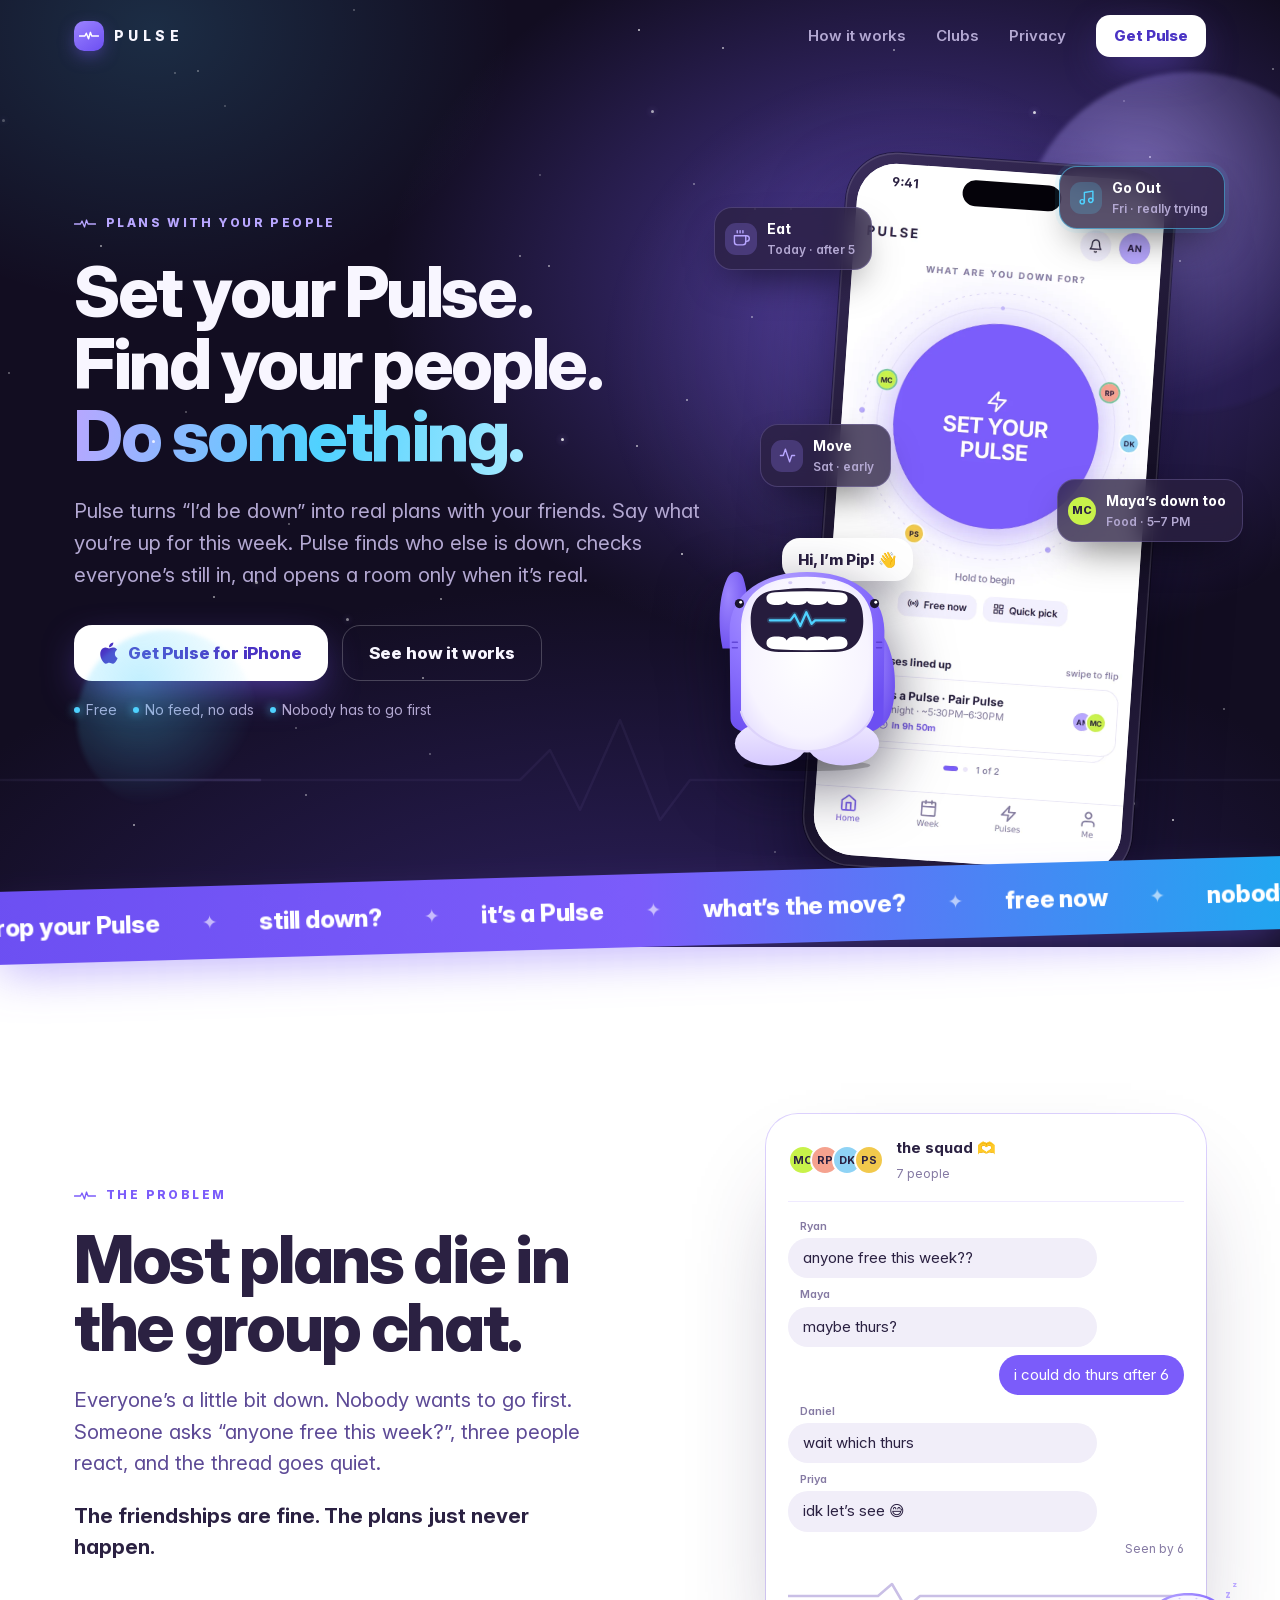
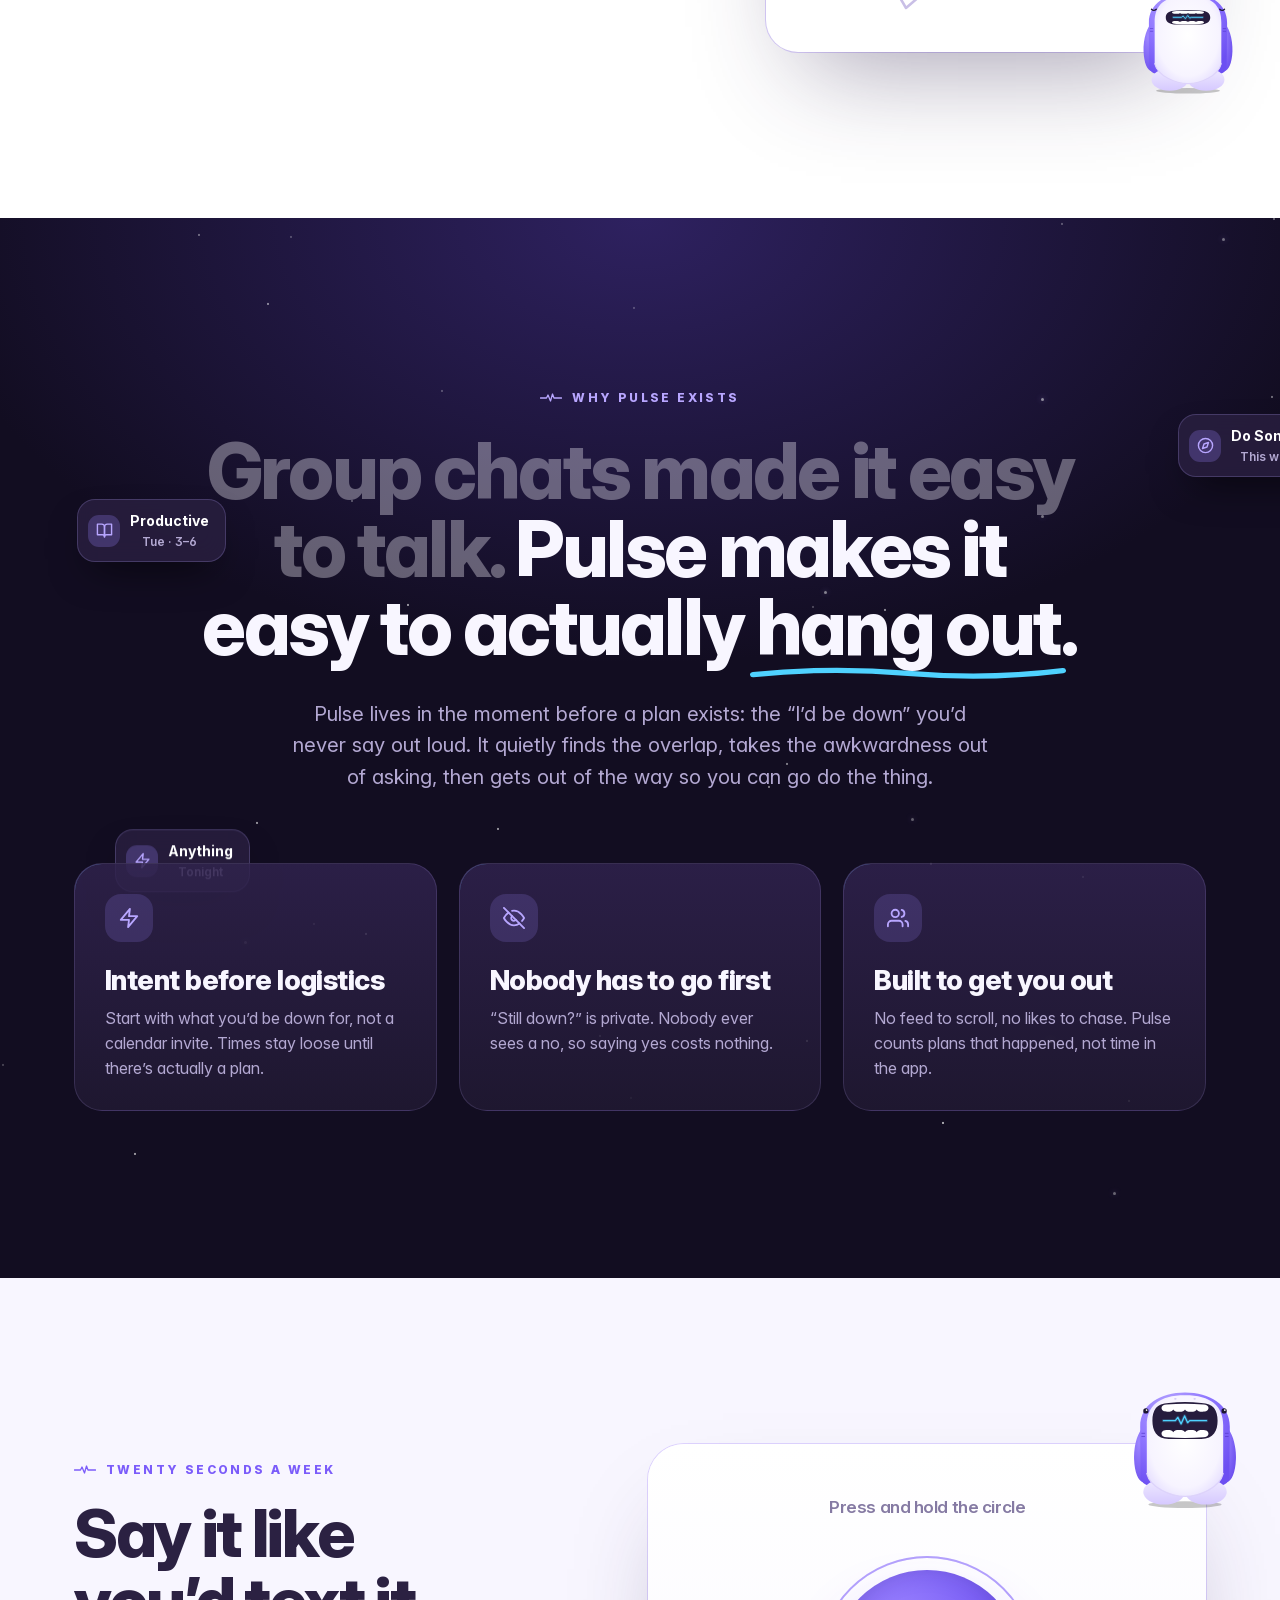
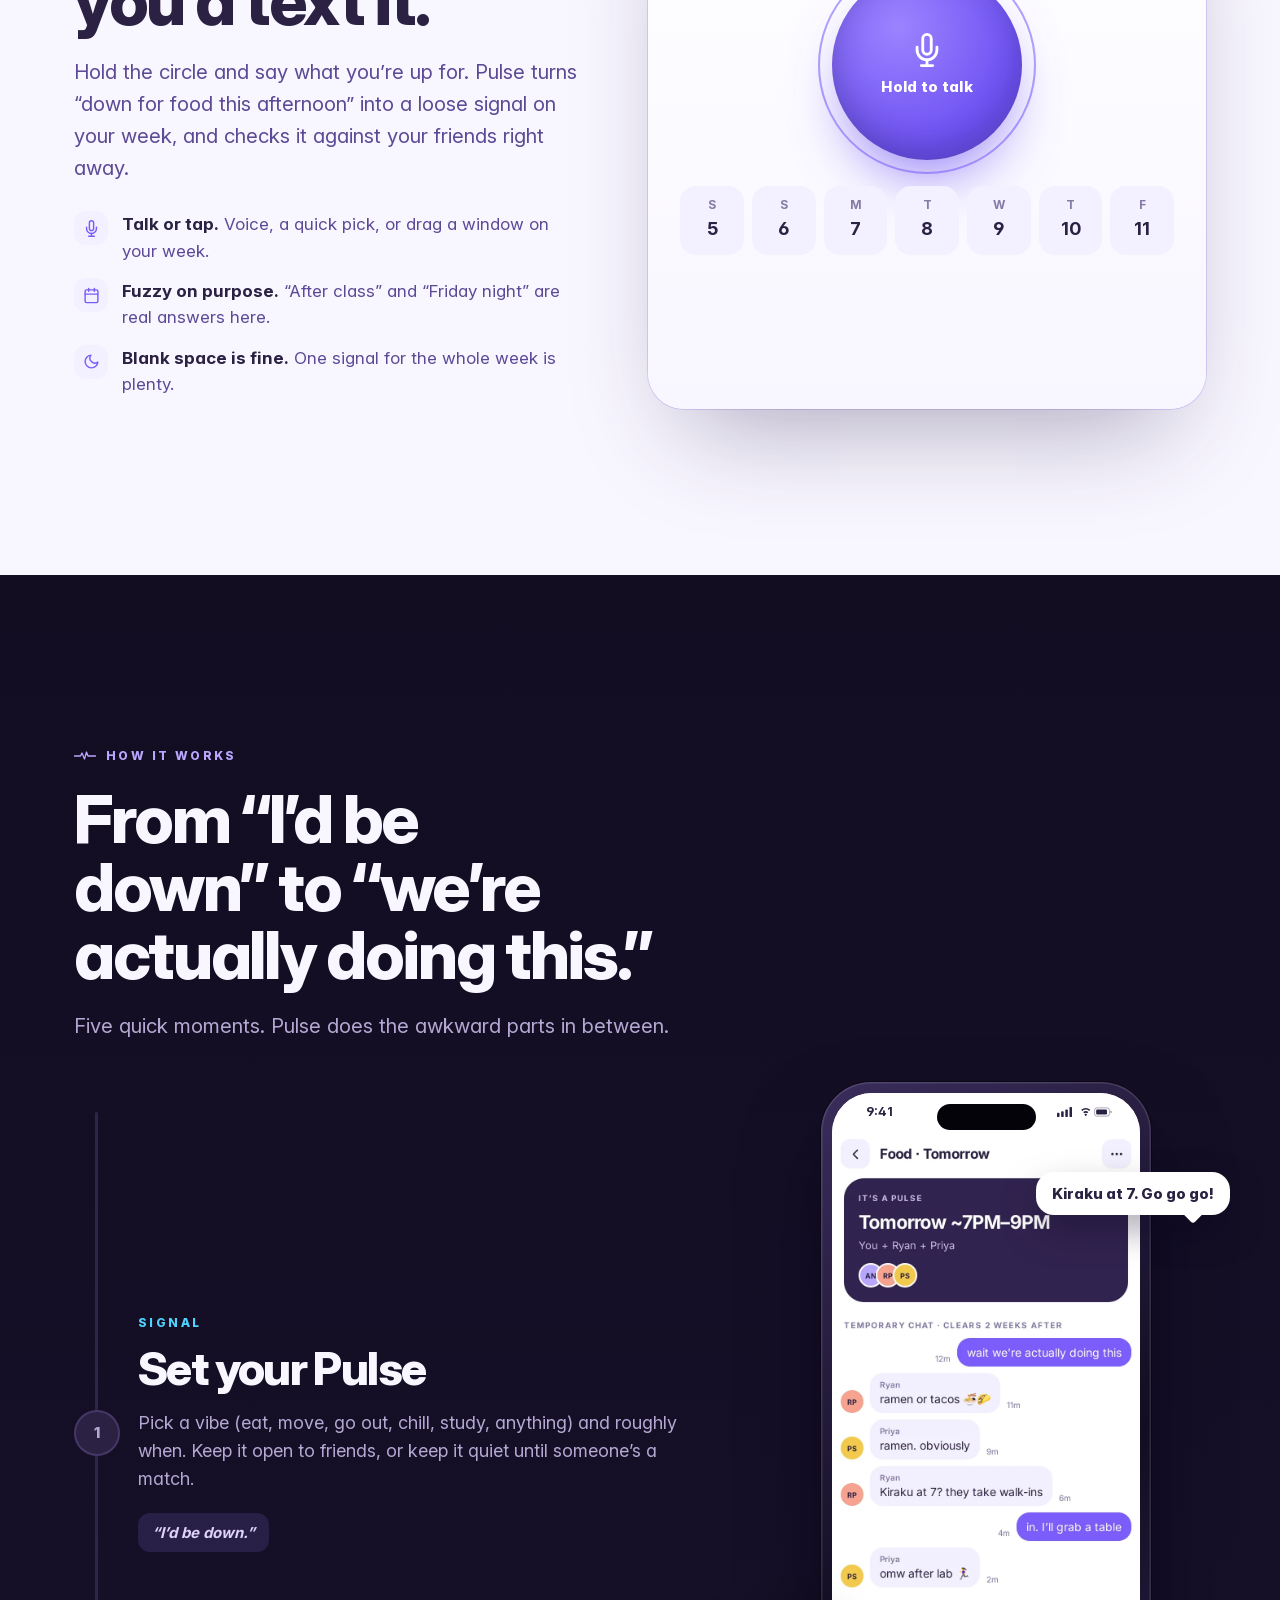
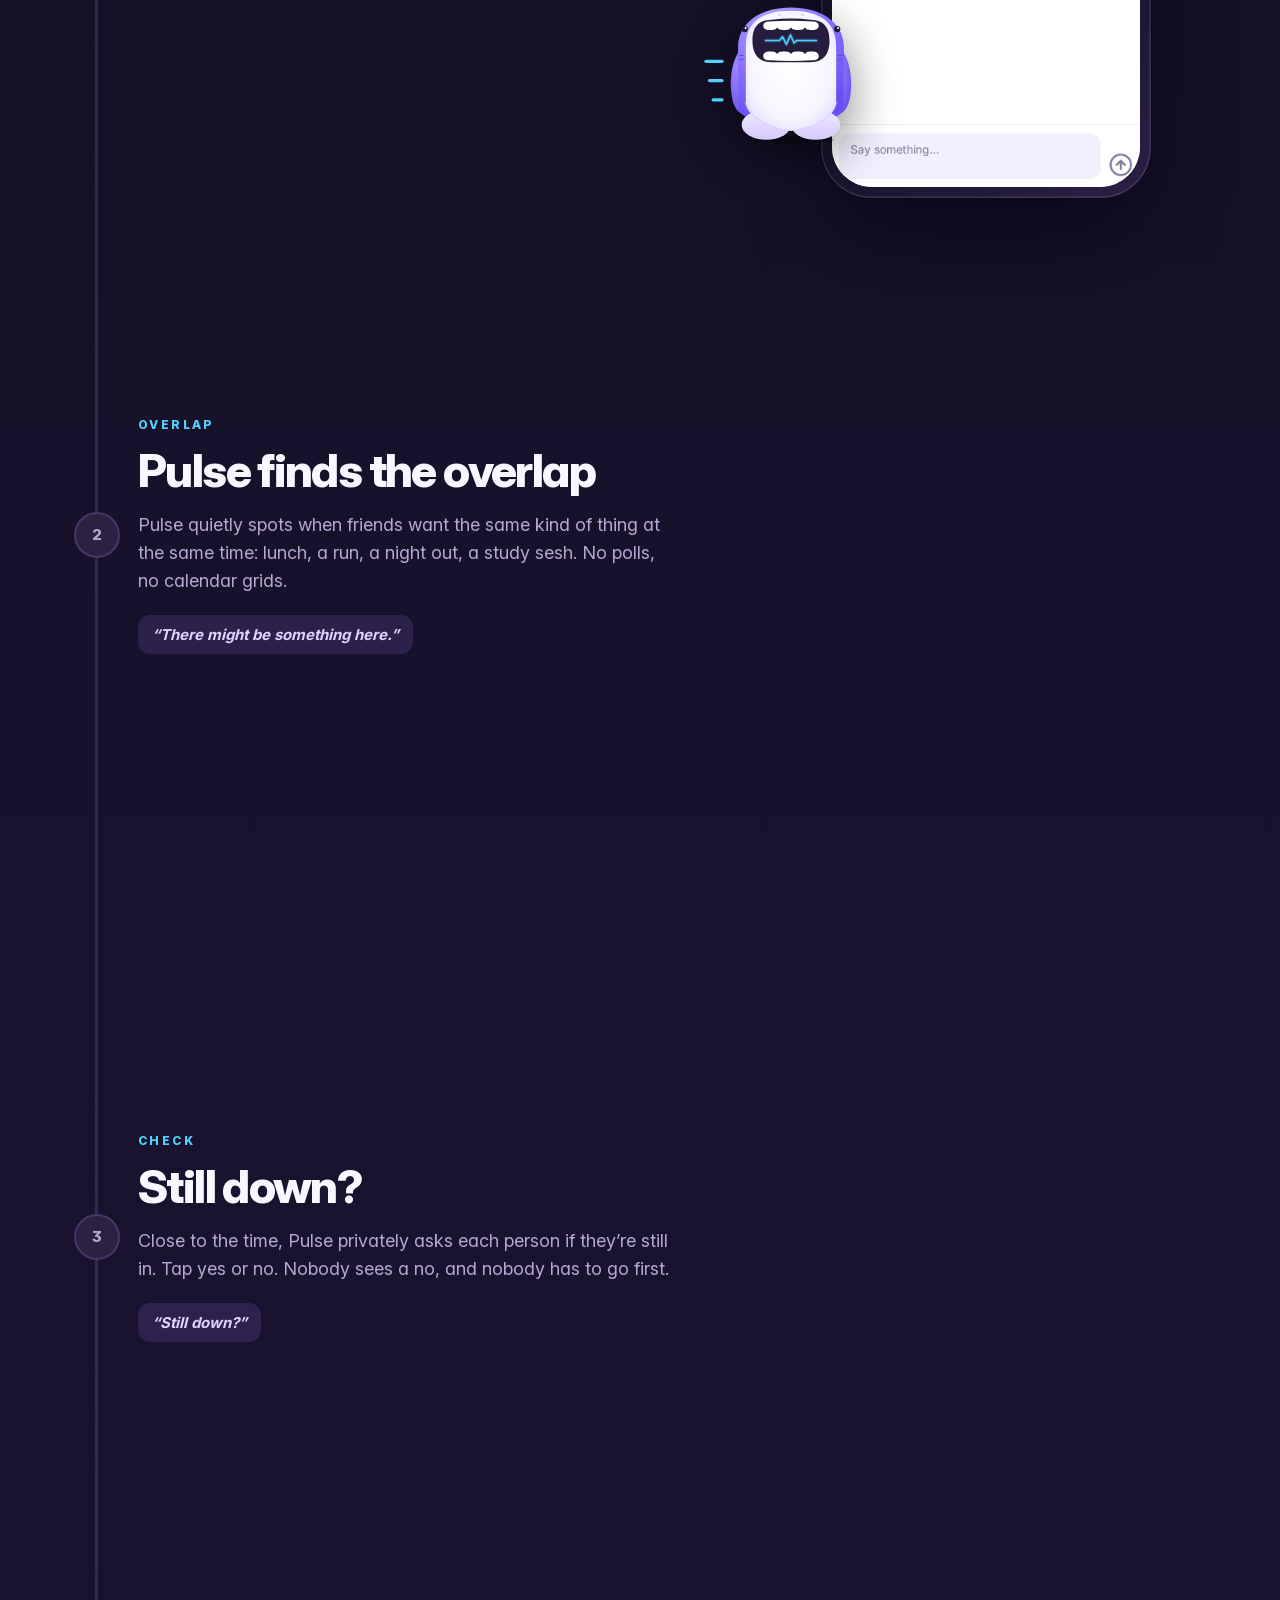
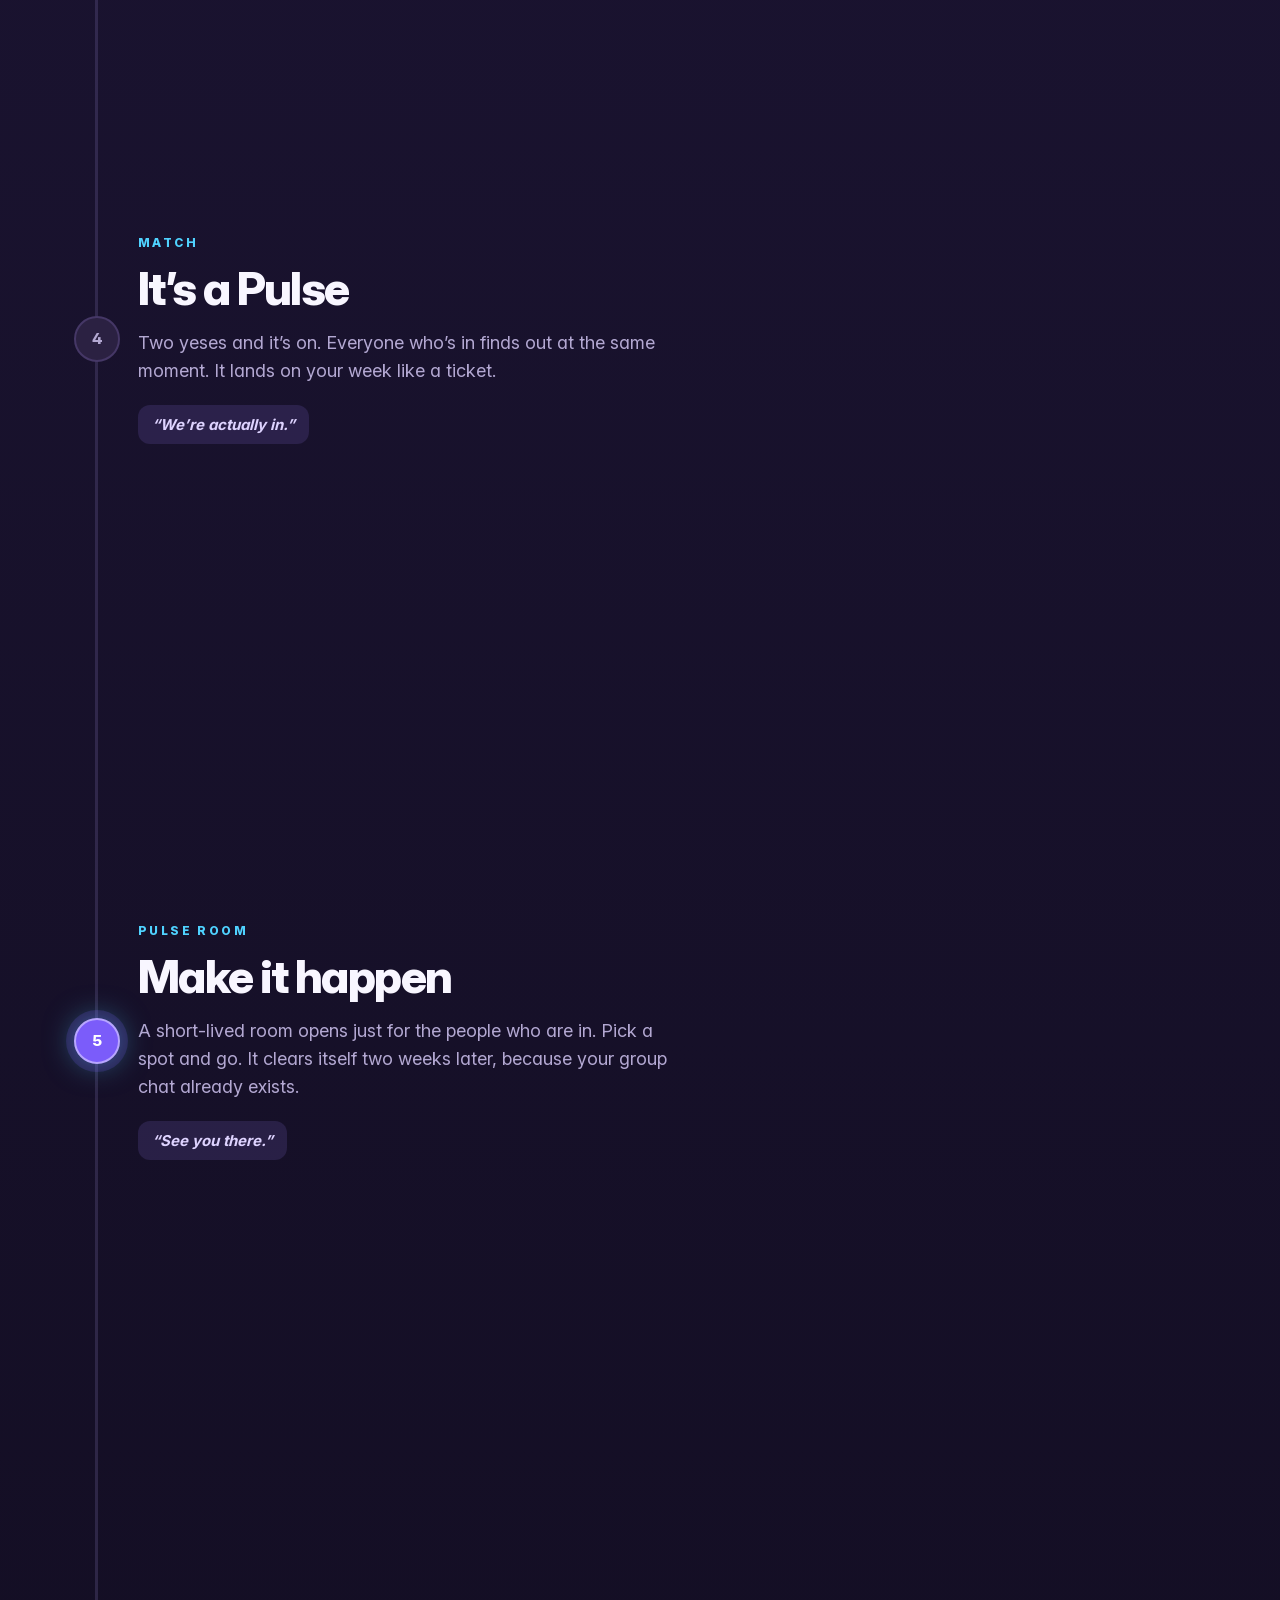
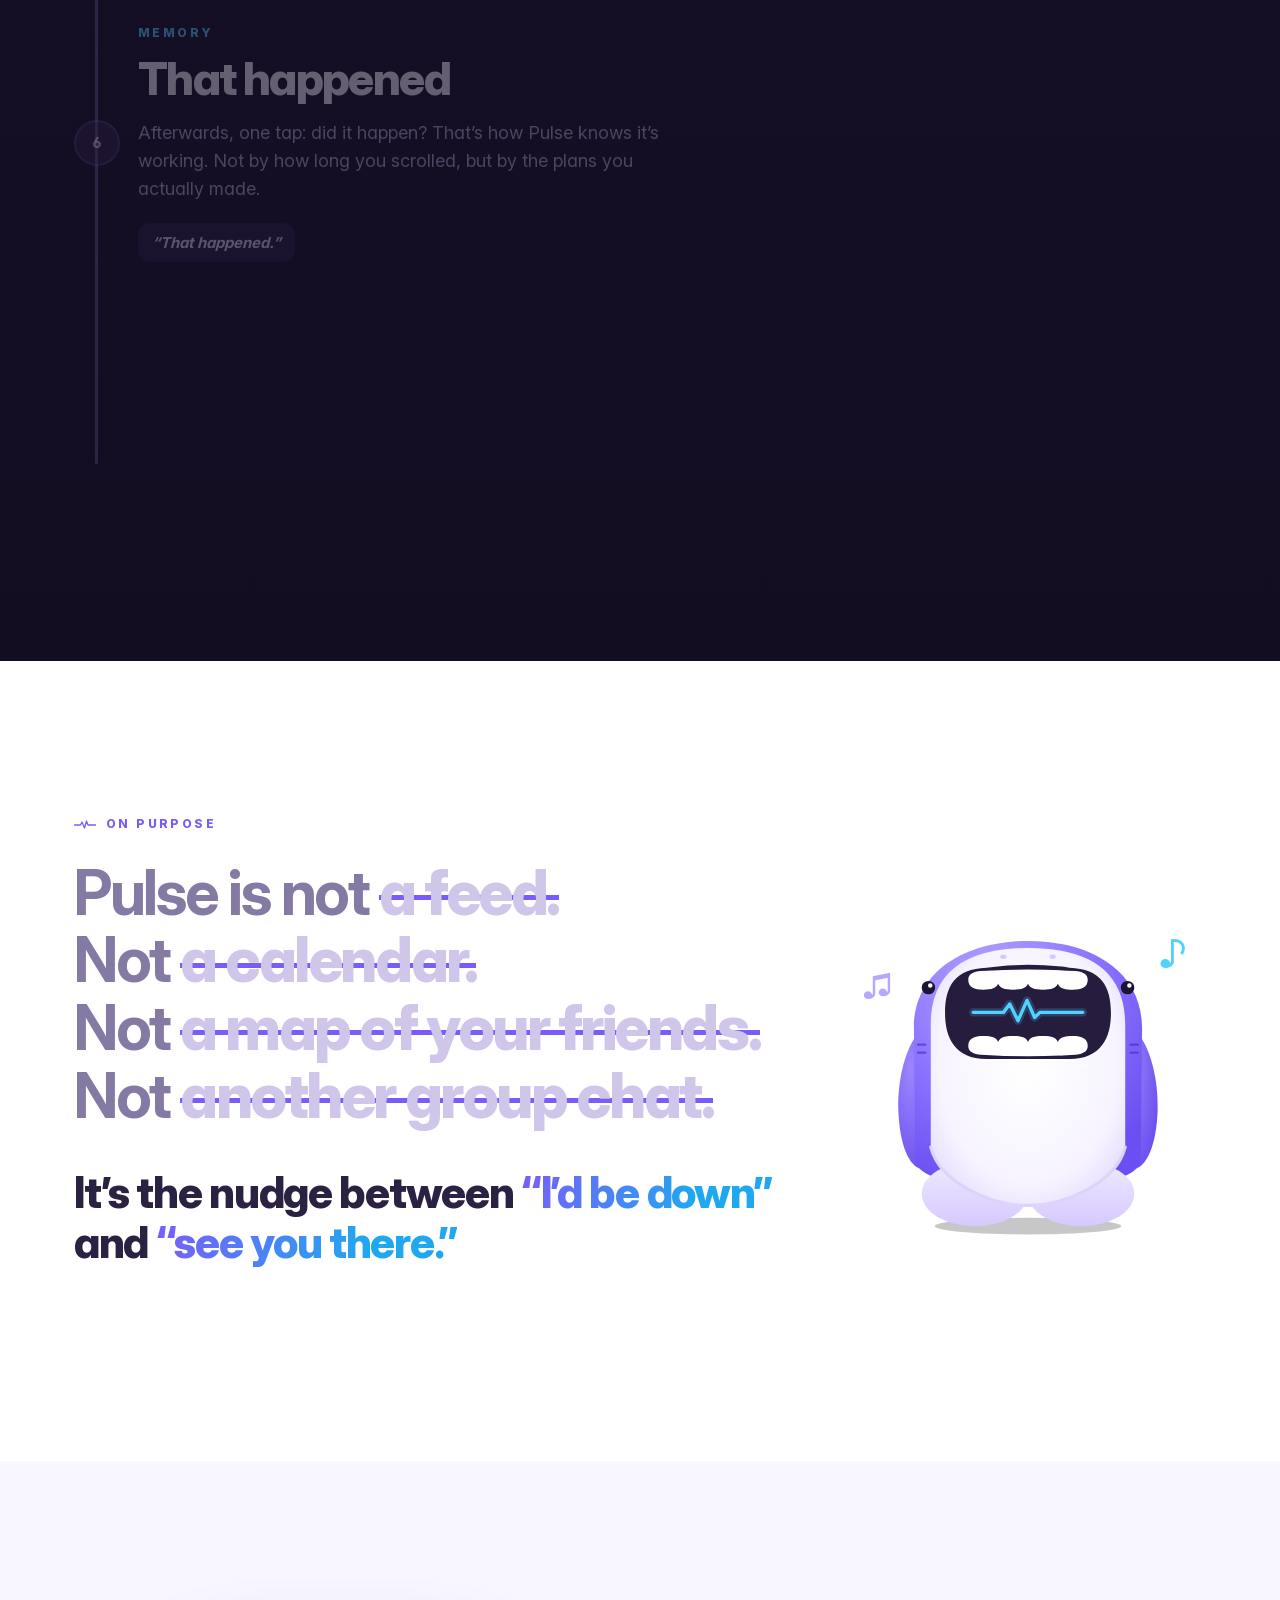
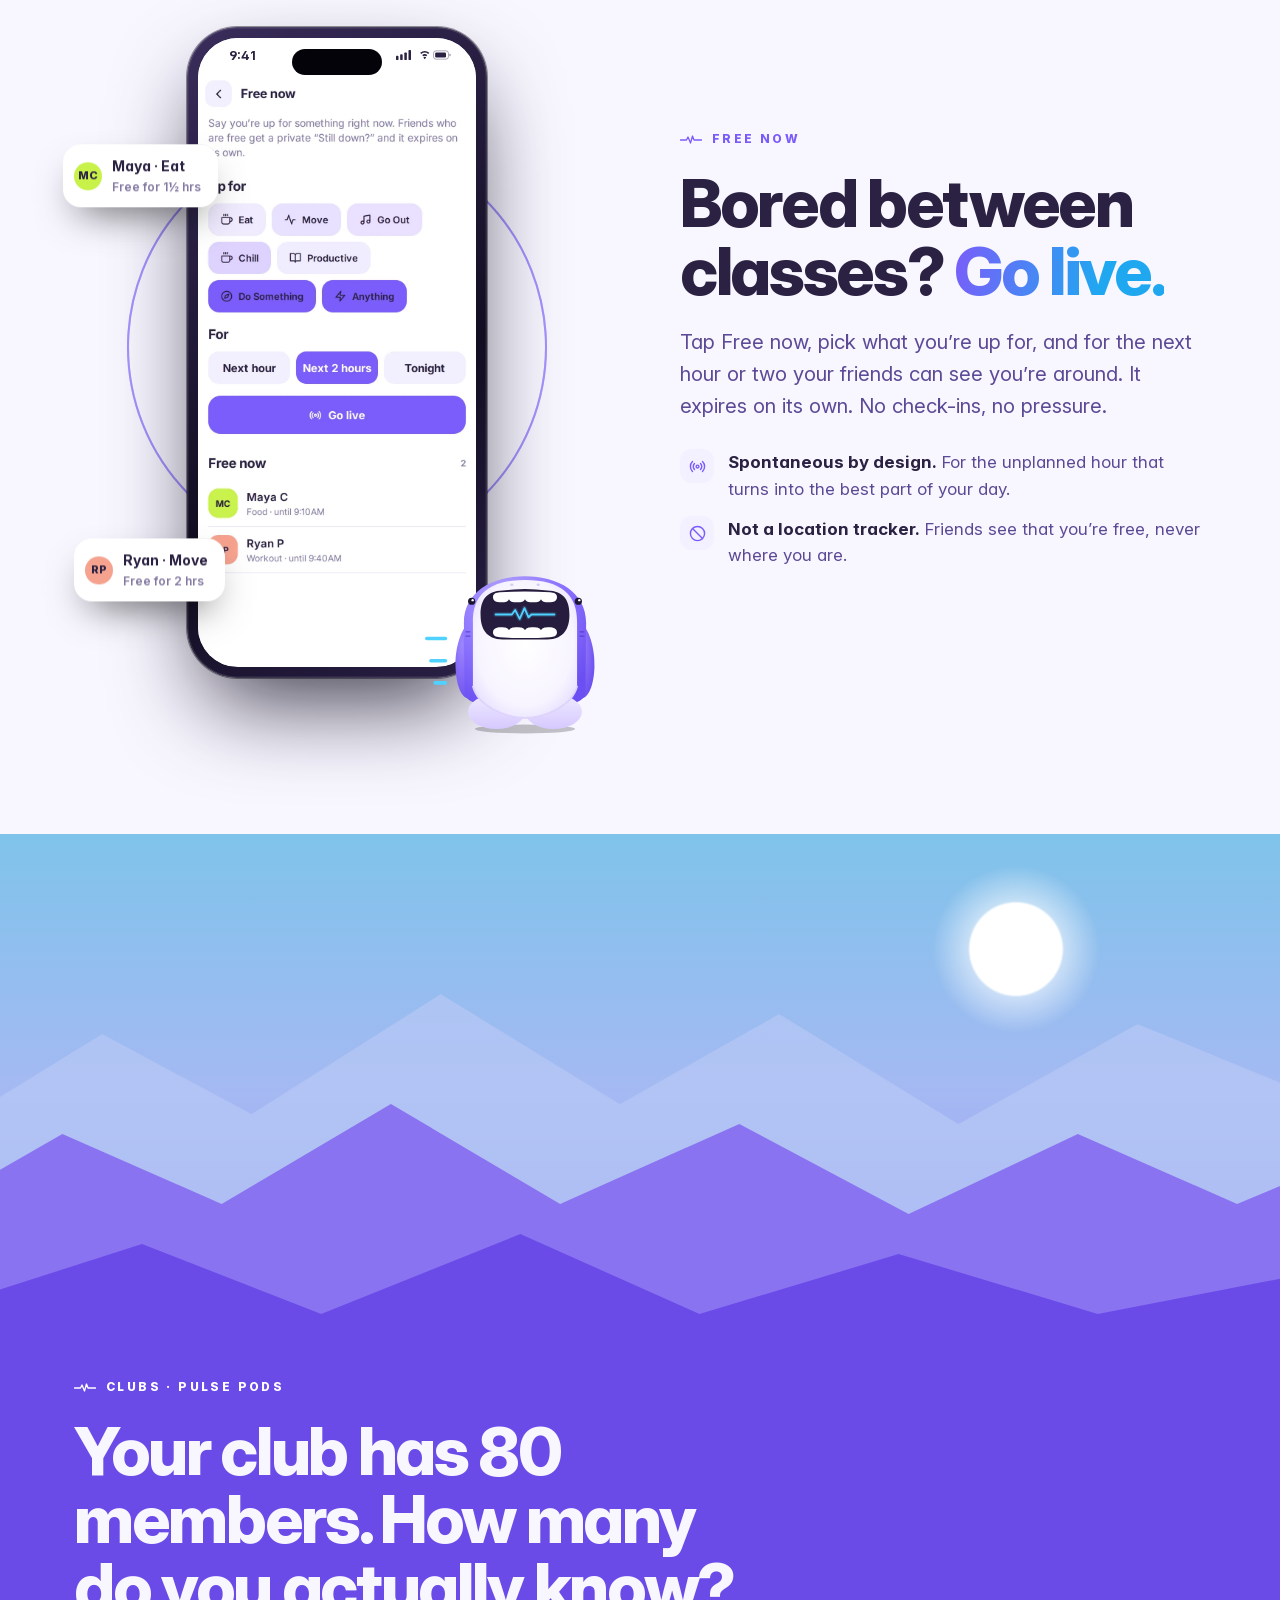
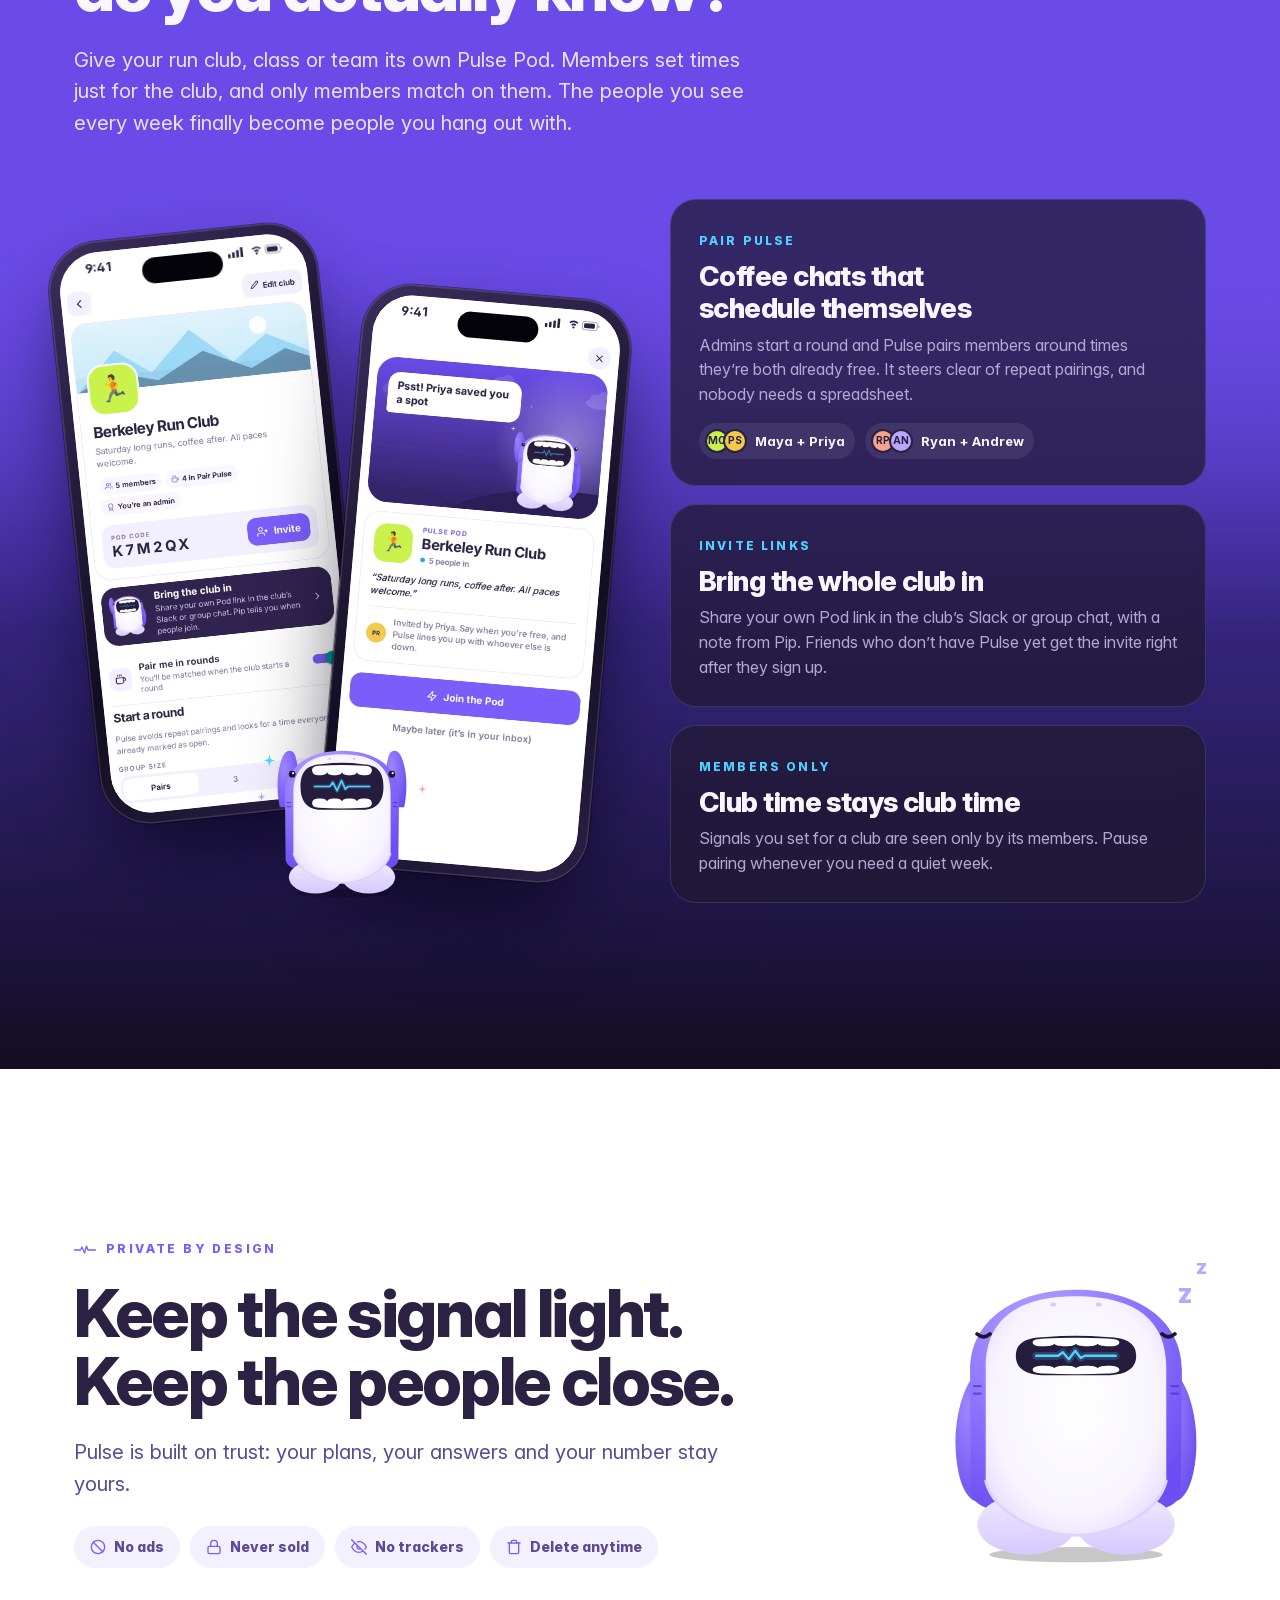
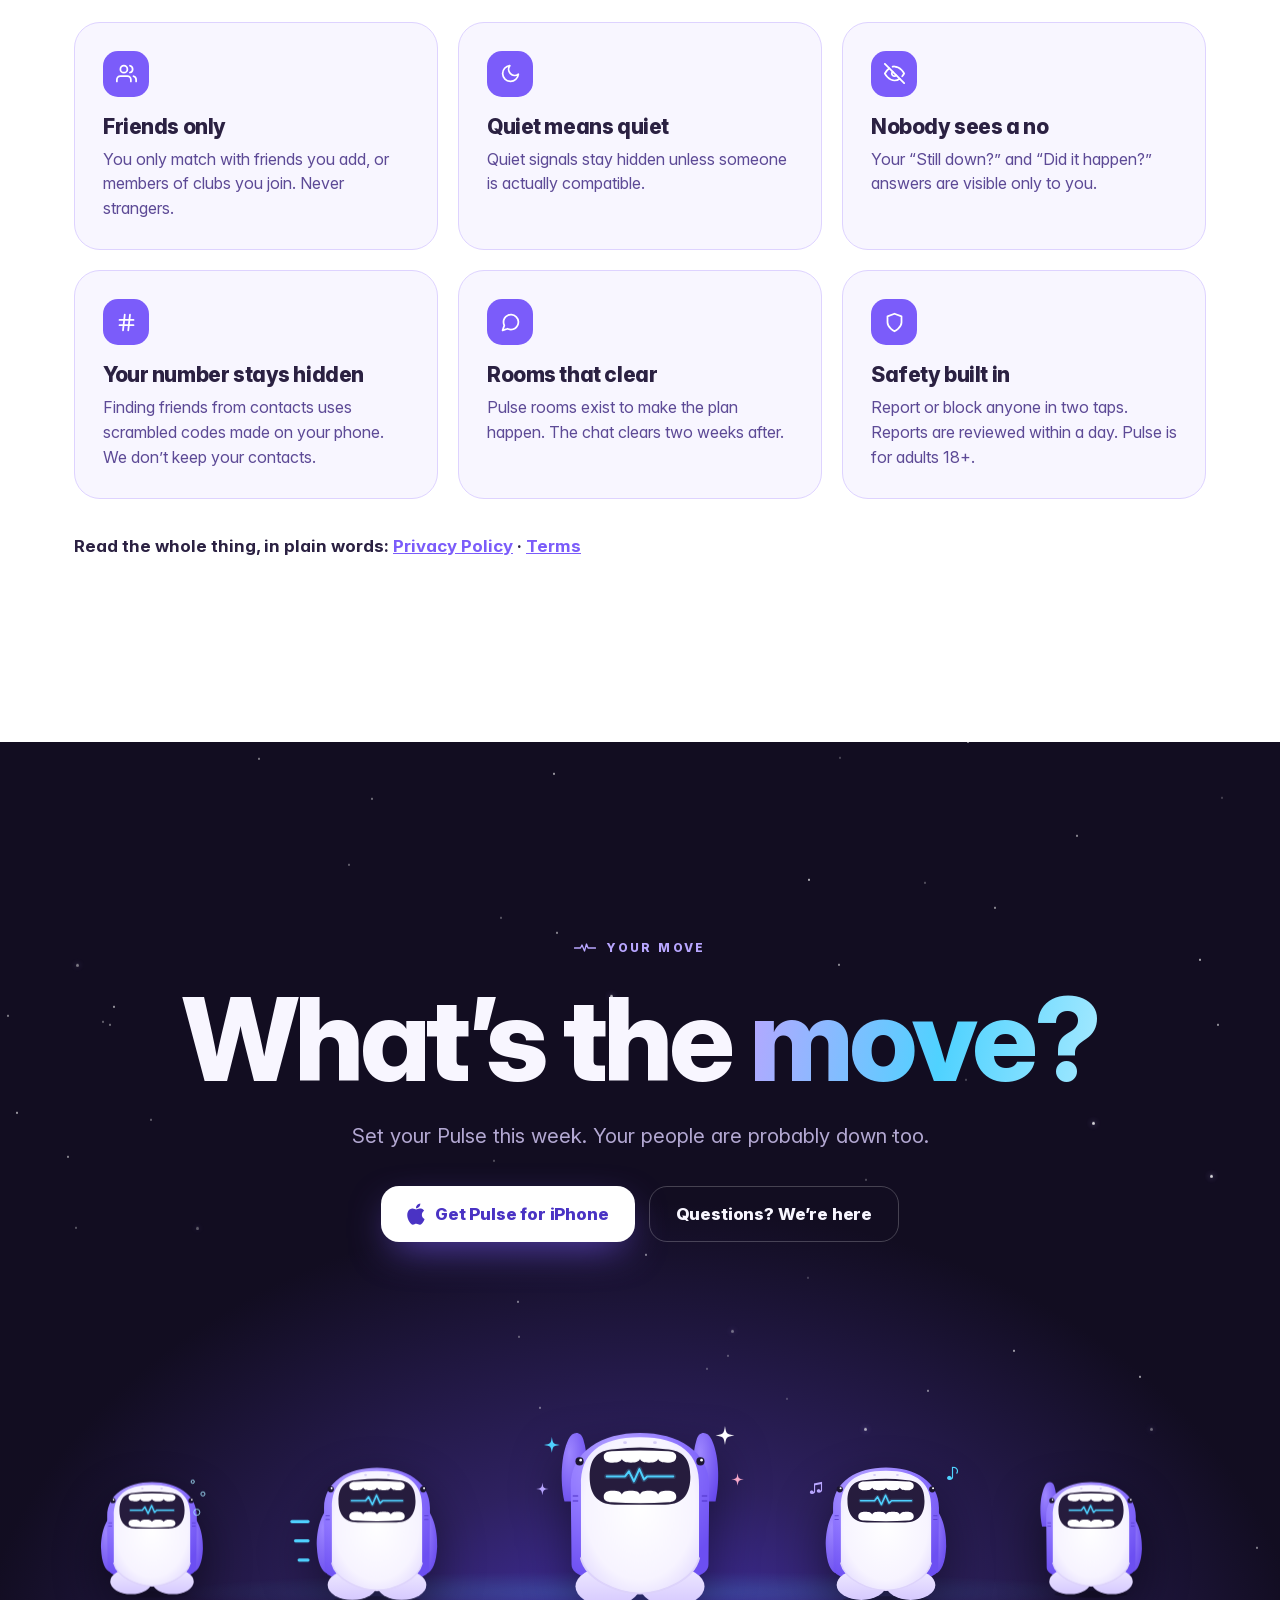
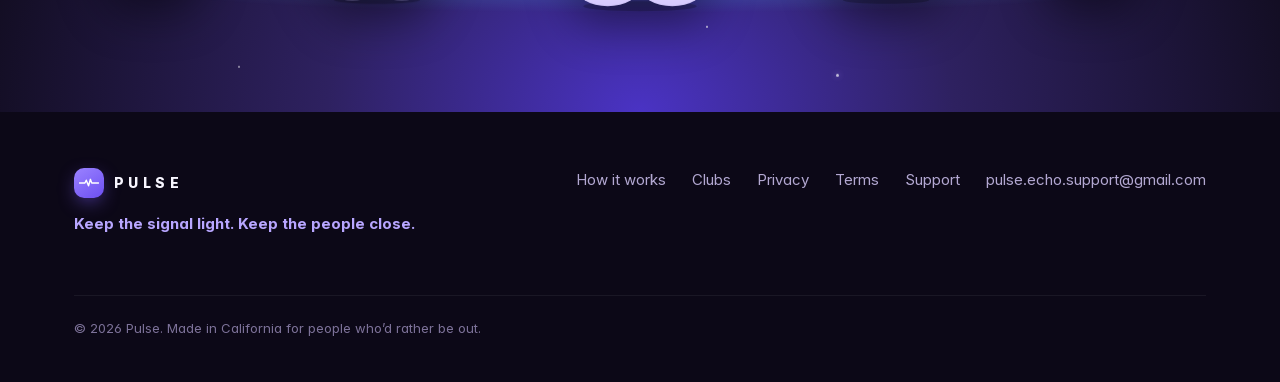
==== index.html @ 49a2c5ef "Pulse website" ====
<!doctype html>
<html lang="en">
<head>
<meta charset="utf-8">
<meta name="viewport" content="width=device-width, initial-scale=1, viewport-fit=cover">
<title>Pulse · Set your Pulse. Find your people. Do something.</title>
<meta name="description" content="Pulse turns “I’d be down” into real plans with your friends. Say what you’re up for, Pulse finds who else is down, checks everyone’s still in, and opens a room only when it’s real.">
<meta name="theme-color" content="#120d21">
<meta property="og:type" content="website">
<meta property="og:site_name" content="Pulse">
<meta property="og:title" content="Pulse · Set your Pulse. Find your people. Do something.">
<meta property="og:description" content="Turn “I’d be down” into real plans with your friends. No feed, no group-chat chaos, nobody has to go first.">
<meta property="og:image" content="https://pulsefriends.github.io/pulse-app.github.io/og.png">
<meta property="og:image:width" content="1200">
<meta property="og:image:height" content="630">
<meta name="twitter:card" content="summary_large_image">
<link rel="icon" href="favicon.png">
<link rel="apple-touch-icon" href="favicon.png">
<link rel="preload" href="fonts/InterVariable.woff2" as="font" type="font/woff2" crossorigin>
<link rel="stylesheet" href="site.css?v=muocs2tr">
</head>
<body>

<svg width="0" height="0" style="position:absolute" aria-hidden="true">
  <defs>
    <linearGradient id="beatGrad" x1="0" x2="1" y1="0" y2="0"><stop offset="0" stop-color="#b8a6ff" stop-opacity="0"/><stop offset=".6" stop-color="#9b83ff"/><stop offset="1" stop-color="#4fd2ff"/></linearGradient>
  </defs>
</svg>

<header class="nav" id="nav">
  <div class="wrap">
    <a class="logo" href="#top" aria-label="Pulse home">
      <span class="logo-mark"><svg viewBox="0 0 44 20" fill="none" stroke="#fff" stroke-width="3.2" stroke-linecap="round" stroke-linejoin="round"><path d="M1 10h12l3-6 5 12 4-14 3 8h15"/></svg></span>
      PULSE
    </a>
    <nav class="nav-links" aria-label="Main">
      <a href="#how">How it works</a>
      <a href="#clubs">Clubs</a>
      <a href="#privacy">Privacy</a>
      <a class="btn btn-primary" href="https://apps.apple.com/app/id6816788315">Get Pulse</a>
    </nav>
  </div>
</header>

<main>

<!-- ===================================================== HERO -->
<section class="hero dark" id="top">
  <div class="hero-sky" data-depth="-0.15"></div>
  <div class="stars" data-stars="70" data-depth="-0.25"></div>
  <div class="glow-follow"></div>
  <div class="orb one" data-depth="0.3"></div>
  <div class="orb two" data-depth="-0.4"></div>
  <svg class="heartline" viewBox="0 0 1600 120" preserveAspectRatio="none" aria-hidden="true">
    <path class="base" d="M0 70 H520 L550 40 L580 100 L620 10 L660 110 L690 70 H1600"/>
    <path d="M0 70 H520 L550 40 L580 100 L620 10 L660 110 L690 70 H1600"/>
  </svg>

  <div class="wrap hero-grid">
    <div class="hero-copy">
      <span class="eyebrow reveal">Plans with your people</span>
      <h1 class="reveal d1">Set your Pulse.<br>Find your people.<br><span class="grad">Do something.</span></h1>
      <p class="lede reveal d2">Pulse turns “I’d be down” into real plans with your friends. Say what you’re up for this week. Pulse finds who else is down, checks everyone’s still in, and opens a room only when it’s real.</p>
      <div class="cta reveal d3">
        <a class="btn btn-primary" href="https://apps.apple.com/app/id6816788315"><svg class="apple" viewBox="0 0 17 21" fill="currentColor" aria-hidden="true"><path d="M14.1 11.2c0-2.6 2.1-3.8 2.2-3.9-1.2-1.8-3.1-2-3.8-2-1.6-.2-3.1.9-3.9.9-.8 0-2-.9-3.4-.9-1.7 0-3.3 1-4.2 2.6-1.8 3.1-.5 7.7 1.3 10.2.9 1.2 1.9 2.6 3.2 2.6 1.3-.1 1.8-.8 3.3-.8 1.6 0 2 .8 3.4.8 1.4 0 2.3-1.3 3.1-2.5 1-1.4 1.4-2.8 1.4-2.9 0 0-2.6-1-2.6-4.1zM11.6 3.6c.7-.9 1.2-2 1-3.2-1 0-2.3.7-3 1.6-.7.8-1.2 2-1.1 3.1 1.2.1 2.3-.6 3.1-1.5z"/></svg> Get Pulse for iPhone</a>
        <a class="btn btn-ghost" href="#how">See how it works</a>
      </div>
      <div class="fine reveal d3"><span>Free</span><span>No feed, no ads</span><span>Nobody has to go first</span></div>
    </div>

    <div class="hero-stage" aria-hidden="true">
      <div class="layer" data-depth="0.12"><div class="layer float" style="animation-duration:7s"><div class="phone big"><div class="screen-wrap"><div class="status"><span>9:41</span><svg viewBox="0 0 66 12" fill="currentColor" aria-hidden="true"><rect x="0" y="7" width="3" height="5" rx="1"/><rect x="5" y="5" width="3" height="7" rx="1"/><rect x="10" y="3" width="3" height="9" rx="1"/><rect x="15" y="0" width="3" height="12" rx="1"/><path d="M29 3.2a9 9 0 0 1 11 0l-1.3 1.5a7 7 0 0 0-8.4 0zM31.4 6a5 5 0 0 1 6.2 0l-1.3 1.5a3 3 0 0 0-3.6 0zM34.5 11l-1.7-1.9a2.4 2.4 0 0 1 3.4 0z"/><rect x="45" y="1" width="18" height="10" rx="3" fill="none" stroke="currentColor" stroke-opacity=".45"/><rect x="47" y="3" width="13" height="6" rx="1.5"/><rect x="64" y="4.5" width="1.6" height="3" rx=".8" fill-opacity=".45"/></svg></div><img class="shot " src="img/site-home.webp" alt="Pulse home screen: hold the circle to set your Pulse, with friends who are down lining up around it" width="786" height="1610" decoding="async"></div></div></div></div>
      <div class="m-hide" data-depth="0.5" style="position:absolute;left:-6%;top:12%"><div class="chip float" style="position:static">
        <span class="ic"><svg viewBox="0 0 24 24" fill="none" stroke="currentColor" stroke-width="2" stroke-linecap="round" stroke-linejoin="round" aria-hidden="true"><path d="M18 8h1a4 4 0 0 1 0 8h-1"/><path d="M2 8h16v9a4 4 0 0 1-4 4H6a4 4 0 0 1-4-4V8z"/><line x1="6" y1="1" x2="6" y2="4"/><line x1="10" y1="1" x2="10" y2="4"/><line x1="14" y1="1" x2="14" y2="4"/></svg></span><span>Eat<small>Today · after 5</small></span></div></div>
      <div data-depth="0.8" style="position:absolute;right:-4%;top:6%"><div class="chip strong float" style="position:static;animation-delay:-2s">
        <span class="ic"><svg viewBox="0 0 24 24" fill="none" stroke="currentColor" stroke-width="2" stroke-linecap="round" stroke-linejoin="round" aria-hidden="true"><path d="M9 18V5l12-2v13"/><circle cx="6" cy="18" r="3"/><circle cx="18" cy="16" r="3"/></svg></span><span>Go Out<small>Fri · really trying</small></span></div></div>
      <div data-depth="0.35" style="position:absolute;right:-8%;top:52%"><div class="chip float" style="position:static;animation-delay:-4s">
        <span class="av" style="background:#c8f24a">MC</span><span>Maya’s down too<small>Food · 5–7 PM</small></span></div></div>
      <div class="m-hide" data-depth="0.65" style="position:absolute;left:4%;top:44%"><div class="chip float" style="position:static;animation-delay:-1s">
        <span class="ic"><svg viewBox="0 0 24 24" fill="none" stroke="currentColor" stroke-width="2" stroke-linecap="round" stroke-linejoin="round" aria-hidden="true"><polyline points="22 12 18 12 15 21 9 3 6 12 2 12"/></svg></span><span>Move<small>Sat · early</small></span></div></div>
      <div class="hero-pip" data-depth="0.9">
        <div class="bubble">Hi, I’m Pip! 👋</div>
        <svg class="pip pip-wave" viewBox="-4 -4 108 120" xmlns="http://www.w3.org/2000/svg" role="img" aria-label="Pip, the Pulse shark, waving hello">
<defs>
<radialGradient id="pp1b" cx="35%" cy="18%" r="85%"><stop offset="0" stop-color="#b7a6ff"/><stop offset=".5" stop-color="#8f76ff"/><stop offset="1" stop-color="#6c4ff2"/></radialGradient>
<radialGradient id="pp1w" cx="50%" cy="45%" r="62%"><stop offset="0" stop-color="#ffffff"/><stop offset=".75" stop-color="#f7f4ff"/><stop offset="1" stop-color="#e6dfff"/></radialGradient>
<linearGradient id="pp1f" x1="0" y1="0" x2="0" y2="1"><stop offset="0" stop-color="#efeaff"/><stop offset="1" stop-color="#d6c9ff"/></linearGradient>
<radialGradient id="pp1n" cx="30%" cy="30%" r="90%"><stop offset="0" stop-color="#9d86ff"/><stop offset="1" stop-color="#6547ec"/></radialGradient>
</defs>
<ellipse class="pip-shadow" cx="50" cy="110.5" rx="36" ry="3.2" fill="#000" opacity=".22"/>
<g class="pip-all">
<path class="pip-fin-l" d="M2 44 C-1 30 0 14 4.5 4.5 C7 -1 12.5 -1 14 4.5 C17 14 17.5 30 16 44 Z" fill="url(#pp1n)"/><path class="pip-fin-r" d="M89 33 C96 37 100.5 52 100 66 C99.5 79 96 87.5 91 88.5 C86 89.5 84 84 84 72 C84 56 83.5 40 89 33 Z" fill="url(#pp1n)"/>
<path d="M6 34 C6 12 26 0.5 50 0.5 C74 0.5 94 12 94 34 L93.5 84 C93.5 92 80 95 50 95 C20 95 6.5 92 6.5 84 Z" fill="url(#pp1b)"/>
<path d="M7.6 40.5 H10.4 M7.6 43.6 H10.4 M89.6 40.5 H92.4 M89.6 43.6 H92.4" stroke="#4f33c8" stroke-width=".9" stroke-linecap="round" opacity=".7"/>
<ellipse class="pip-foot-l" cx="29.5" cy="98" rx="20.5" ry="12.5" fill="url(#pp1f)"/>
<ellipse class="pip-foot-r" cx="70.5" cy="98" rx="20.5" ry="12.5" fill="url(#pp1f)"/>
<path d="M12.5 34 C12 14 24 3.2 50 3.2 C76 3.2 88 14 87.5 34 L87.5 80 C84 94 64 102.5 50 102.5 C36 102.5 16 94 12.5 80 Z" fill="url(#pp1w)"/>
<path d="M12.5 80 C16 94 36 102.5 50 102.5 C64 102.5 84 94 87.5 80" stroke="#ddd3fb" stroke-width="1.2" fill="none" stroke-linecap="round"/>
<ellipse cx="40.5" cy="6.6" rx="1.2" ry=".85" fill="#d5cbf7"/><ellipse cx="59.5" cy="6.6" rx="1.2" ry=".85" fill="#d5cbf7"/>
<path d="M34 10.8 Q50 8.51 66 10.8 C78.16 11.21 82 17.95 82 28.25 C82 37.84 78.16 46 66 46 L34 46 C21.84 46 18 37.84 18 28.25 C18 17.95 21.84 11.21 34 10.8 Z" fill="#261c3d"/>
<g class="pip-beat"><path d="M28.88 28.04 H40.53 L42.96 24.84 L46.16 31.23 L49.62 23.42 L52.56 30.03 L54.61 28.04 H71.12" stroke="#4fd2ff" stroke-width="3.2" fill="none" stroke-linecap="round" stroke-linejoin="round" opacity=".2"/><path d="M28.88 28.04 H40.53 L42.96 24.84 L46.16 31.23 L49.62 23.42 L52.56 30.03 L54.61 28.04 H71.12" stroke="#4fd2ff" stroke-width="1.3" fill="none" stroke-linecap="round" stroke-linejoin="round"/></g>
<path d="M26.96 15.47 C26.96 13.28 28.96 12.25 31.96 12.1 Q50 10.89 68.04 12.1 C71.04 12.25 73.04 13.28 73.04 15.47 C73.04 18.35 70.74 19.3 67.28 19.3 C63.82 19.3 62.32 18.74 61.52 17.03 C60.72 18.74 59.22 19.3 55.76 19.3 C52.3 19.3 50.8 18.74 50 17.03 C49.2 18.74 47.7 19.3 44.24 19.3 C40.78 19.3 39.28 18.74 38.48 17.03 C37.68 18.74 36.18 19.3 32.72 19.3 C29.26 19.3 26.96 18.35 26.96 15.47 Z" fill="#ffffff"/><path d="M26.96 41.03 C26.96 43.22 28.96 44.25 31.96 44.4 Q50 45.61 68.04 44.4 C71.04 44.25 73.04 43.22 73.04 41.03 C73.04 38.15 70.74 37.2 67.28 37.2 C63.82 37.2 62.32 37.76 61.52 39.47 C60.72 37.76 59.22 37.2 55.76 37.2 C52.3 37.2 50.8 37.76 50 39.47 C49.2 37.76 47.7 37.2 44.24 37.2 C40.78 37.2 39.28 37.76 38.48 39.47 C37.68 37.76 36.18 37.2 32.72 37.2 C29.26 37.2 26.96 38.15 26.96 41.03 Z" fill="#ffffff"/>
<g class="pip-eyes"><circle cx="11.6" cy="18.5" r="2.6" fill="#1b1530"/><circle cx="12.299999999999999" cy="17.7" r="0.85" fill="#fff"/><circle cx="88.4" cy="18.5" r="2.6" fill="#1b1530"/><circle cx="89.10000000000001" cy="17.7" r="0.85" fill="#fff"/></g>
</g>

</svg>
      </div>
    </div>
  </div>
</section>

<div class="ticker" aria-hidden="true">
  <div class="ticker-track">
    <span>drop your Pulse</span><span>still down?</span><span>it’s a Pulse</span><span>what’s the move?</span><span>free now</span><span>nobody sees a no</span><span>see you there</span>
    <span>drop your Pulse</span><span>still down?</span><span>it’s a Pulse</span><span>what’s the move?</span><span>free now</span><span>nobody sees a no</span><span>see you there</span>
  </div>
</div>

<!-- ===================================================== PROBLEM -->
<section class="problem paper pad">
  <div class="wrap problem-grid">
    <div>
      <span class="eyebrow reveal">The problem</span>
      <h2 class="reveal d1">Most plans die in the group chat.</h2>
      <p class="lede reveal d2">Everyone’s a little bit down. Nobody wants to go first. Someone asks “anyone free this week?”, three people react, and the thread goes quiet.</p>
      <p class="lede reveal d3"><strong>The friendships are fine. The plans just never happen.</strong></p>
    </div>
    <div class="chat" id="chat" aria-label="A group chat where a plan fizzles out">
      <div class="chat-head">
        <div class="stack"><b style="background:#c8f24a">MC</b><b style="background:#f5a28f">RP</b><b style="background:#8fd3f5">DK</b><b style="background:#f2c94c">PS</b></div>
        <div><strong>the squad 🫶</strong><small>7 people</small></div>
      </div>
      <div class="msg" style="transition-delay:.1s"><small>Ryan</small><span>anyone free this week??</span></div>
      <div class="msg" style="transition-delay:.7s"><small>Maya</small><span>maybe thurs?</span></div>
      <div class="msg me" style="transition-delay:1.3s"><span>i could do thurs after 6</span></div>
      <div class="msg" style="transition-delay:1.9s"><small>Daniel</small><span>wait which thurs</span></div>
      <div class="msg" style="transition-delay:2.6s"><small>Priya</small><span>idk let’s see 😅</span></div>
      <div class="seen">Seen by 6</div>
      <svg class="flat" viewBox="0 0 400 40" preserveAspectRatio="none" aria-hidden="true"><path d="M0 20 H90 L104 8 L118 32 L132 20 H400"/></svg>
      <div class="snooze" aria-hidden="true"><svg class="pip pip-sleep" viewBox="-4 -4 108 120" xmlns="http://www.w3.org/2000/svg" aria-hidden="true" focusable="false">
<defs>
<radialGradient id="pp2b" cx="35%" cy="18%" r="85%"><stop offset="0" stop-color="#b7a6ff"/><stop offset=".5" stop-color="#8f76ff"/><stop offset="1" stop-color="#6c4ff2"/></radialGradient>
<radialGradient id="pp2w" cx="50%" cy="45%" r="62%"><stop offset="0" stop-color="#ffffff"/><stop offset=".75" stop-color="#f7f4ff"/><stop offset="1" stop-color="#e6dfff"/></radialGradient>
<linearGradient id="pp2f" x1="0" y1="0" x2="0" y2="1"><stop offset="0" stop-color="#efeaff"/><stop offset="1" stop-color="#d6c9ff"/></linearGradient>
<radialGradient id="pp2n" cx="30%" cy="30%" r="90%"><stop offset="0" stop-color="#9d86ff"/><stop offset="1" stop-color="#6547ec"/></radialGradient>
</defs>
<ellipse class="pip-shadow" cx="50" cy="110.5" rx="36" ry="3.2" fill="#000" opacity=".22"/>
<g class="pip-all">
<path class="pip-fin-l" d="M11 33 C4 37 -0.5 52 0 66 C0.5 79 4 87.5 9 88.5 C14 89.5 16 84 16 72 C16 56 16.5 40 11 33 Z" fill="url(#pp2n)"/><path class="pip-fin-r" d="M89 33 C96 37 100.5 52 100 66 C99.5 79 96 87.5 91 88.5 C86 89.5 84 84 84 72 C84 56 83.5 40 89 33 Z" fill="url(#pp2n)"/>
<path d="M6 34 C6 12 26 0.5 50 0.5 C74 0.5 94 12 94 34 L93.5 84 C93.5 92 80 95 50 95 C20 95 6.5 92 6.5 84 Z" fill="url(#pp2b)"/>
<path d="M7.6 40.5 H10.4 M7.6 43.6 H10.4 M89.6 40.5 H92.4 M89.6 43.6 H92.4" stroke="#4f33c8" stroke-width=".9" stroke-linecap="round" opacity=".7"/>
<ellipse class="pip-foot-l" cx="29.5" cy="98" rx="20.5" ry="12.5" fill="url(#pp2f)"/>
<ellipse class="pip-foot-r" cx="70.5" cy="98" rx="20.5" ry="12.5" fill="url(#pp2f)"/>
<path d="M12.5 34 C12 14 24 3.2 50 3.2 C76 3.2 88 14 87.5 34 L87.5 80 C84 94 64 102.5 50 102.5 C36 102.5 16 94 12.5 80 Z" fill="url(#pp2w)"/>
<path d="M12.5 80 C16 94 36 102.5 50 102.5 C64 102.5 84 94 87.5 80" stroke="#ddd3fb" stroke-width="1.2" fill="none" stroke-linecap="round"/>
<ellipse cx="40.5" cy="6.6" rx="1.2" ry=".85" fill="#d5cbf7"/><ellipse cx="59.5" cy="6.6" rx="1.2" ry=".85" fill="#d5cbf7"/>
<path d="M37.5 20.13 Q50 19.1 62.5 20.13 C72 20.32 75 23.36 75 28 C75 32.32 72 36 62.5 36 L37.5 36 C28 36 25 32.32 25 28 C25 23.36 28 20.32 37.5 20.13 Z" fill="#261c3d"/>
<g class="pip-beat"><path d="M33.5 27.9 H42.6 L44.5 26.46 L47 29.34 L49.7 25.82 L52 28.8 L53.6 27.9 H66.5" stroke="#4fd2ff" stroke-width="3.2" fill="none" stroke-linecap="round" stroke-linejoin="round" opacity=".2"/><path d="M33.5 27.9 H42.6 L44.5 26.46 L47 29.34 L49.7 25.82 L52 28.8 L53.6 27.9 H66.5" stroke="#4fd2ff" stroke-width="1" fill="none" stroke-linecap="round" stroke-linejoin="round"/></g>
<path d="M32 22.24 C32 21.25 34 20.87 37 20.72 Q50 20.18 63 20.72 C66 20.87 68 21.25 68 22.24 C68 23.54 66.2 23.97 63.5 23.97 C60.8 23.97 59.8 23.71 59 22.94 C58.2 23.71 57.2 23.97 54.5 23.97 C51.8 23.97 50.8 23.71 50 22.94 C49.2 23.71 48.2 23.97 45.5 23.97 C42.8 23.97 41.8 23.71 41 22.94 C40.2 23.71 39.2 23.97 36.5 23.97 C33.8 23.97 32 23.54 32 22.24 Z" fill="#ffffff"/><path d="M32 33.76 C32 34.75 34 35.13 37 35.28 Q50 35.82 63 35.28 C66 35.13 68 34.75 68 33.76 C68 32.46 66.2 32.03 63.5 32.03 C60.8 32.03 59.8 32.29 59 33.06 C58.2 32.29 57.2 32.03 54.5 32.03 C51.8 32.03 50.8 32.29 50 33.06 C49.2 32.29 48.2 32.03 45.5 32.03 C42.8 32.03 41.8 32.29 41 33.06 C40.2 32.29 39.2 32.03 36.5 32.03 C33.8 32.03 32 32.46 32 33.76 Z" fill="#ffffff"/>
<g class="pip-eyes"><path d="M8.9 18.8 Q11.6 21.2 14.3 18.8 M85.7 18.8 Q88.4 21.2 91.1 18.8" stroke="#1b1530" stroke-width="1.5" fill="none" stroke-linecap="round"/></g>
</g>
<text class="pip-z" x="92" y="6" font-size="11" font-weight="800" fill="#b8a6ff">z</text><text class="pip-z" style="animation-delay:1.1s" x="100" y="-6" font-size="8" font-weight="800" fill="#b8a6ff">z</text>
</svg></div>
    </div>
  </div>
</section>

<!-- ===================================================== MISSION -->
<section class="mission dark pad center">
  <div class="stars" data-stars="40" data-depth="-0.2"></div>
  <div class="floaty" data-depth="0.5" style="left:6%;top:18%"><div class="chip float"><span class="ic"><svg viewBox="0 0 24 24" fill="none" stroke="currentColor" stroke-width="2" stroke-linecap="round" stroke-linejoin="round" aria-hidden="true"><path d="M2 3h6a4 4 0 0 1 4 4v14a3 3 0 0 0-3-3H2z"/><path d="M22 3h-6a4 4 0 0 0-4 4v14a3 3 0 0 1 3-3h7z"/></svg></span><span>Productive<small>Tue · 3–6</small></span></div></div>
  <div class="floaty" data-depth="0.8" style="right:8%;top:10%"><div class="chip float" style="animation-delay:-3s"><span class="ic"><svg viewBox="0 0 24 24" fill="none" stroke="currentColor" stroke-width="2" stroke-linecap="round" stroke-linejoin="round" aria-hidden="true"><circle cx="12" cy="12" r="10"/><polygon points="16.24 7.76 14.12 14.12 7.76 16.24 9.88 9.88 16.24 7.76"/></svg></span><span>Do Something<small>This weekend</small></span></div></div>
  <div class="floaty" data-depth="0.3" style="left:9%;top:52%"><div class="chip float" style="animation-delay:-5s"><span class="ic"><svg viewBox="0 0 24 24" fill="none" stroke="currentColor" stroke-width="2" stroke-linecap="round" stroke-linejoin="round" aria-hidden="true"><polygon points="13 2 3 14 12 14 11 22 21 10 12 10 13 2"/></svg></span><span>Anything<small>Tonight</small></span></div></div>
  <div class="wrap" style="position:relative">
    <span class="eyebrow reveal">Why Pulse exists</span>
    <h2 class="reveal d1"><span class="dim">Group chats made it easy to talk.</span> Pulse makes it easy to actually <em class="hand">hang out</em>.</h2>
    <p class="lede reveal d2">Pulse lives in the moment before a plan exists: the “I’d be down” you’d never say out loud. It quietly finds the overlap, takes the awkwardness out of asking, then gets out of the way so you can go do the thing.</p>
    <div class="pillars">
      <div class="pillar reveal">
        <div class="ic"><svg viewBox="0 0 24 24" fill="none" stroke="currentColor" stroke-width="2" stroke-linecap="round" stroke-linejoin="round" aria-hidden="true"><polygon points="13 2 3 14 12 14 11 22 21 10 12 10 13 2"/></svg></div>
        <h3>Intent before logistics</h3>
        <p>Start with what you’d be down for, not a calendar invite. Times stay loose until there’s actually a plan.</p>
      </div>
      <div class="pillar reveal d1">
        <div class="ic"><svg viewBox="0 0 24 24" fill="none" stroke="currentColor" stroke-width="2" stroke-linecap="round" stroke-linejoin="round" aria-hidden="true"><path d="M17.94 17.94A10.07 10.07 0 0 1 12 20c-7 0-11-8-11-8a18.45 18.45 0 0 1 5.06-5.94M9.9 4.24A9.12 9.12 0 0 1 12 4c7 0 11 8 11 8a18.5 18.5 0 0 1-2.16 3.19m-6.72-1.07a3 3 0 1 1-4.24-4.24"/><line x1="1" y1="1" x2="23" y2="23"/></svg></div>
        <h3>Nobody has to go first</h3>
        <p>“Still down?” is private. Nobody ever sees a no, so saying yes costs nothing.</p>
      </div>
      <div class="pillar reveal d2">
        <div class="ic"><svg viewBox="0 0 24 24" fill="none" stroke="currentColor" stroke-width="2" stroke-linecap="round" stroke-linejoin="round" aria-hidden="true"><path d="M17 21v-2a4 4 0 0 0-4-4H5a4 4 0 0 0-4 4v2"/><circle cx="9" cy="7" r="4"/><path d="M23 21v-2a4 4 0 0 0-3-3.87"/><path d="M16 3.13a4 4 0 0 1 0 7.75"/></svg></div>
        <h3>Built to get you out</h3>
        <p>No feed to scroll, no likes to chase. Pulse counts plans that happened, not time in the app.</p>
      </div>
    </div>
  </div>
</section>

<!-- ===================================================== TRY IT -->
<section class="try paper paper-2 pad">
  <div class="wrap try-grid">
    <div>
      <span class="eyebrow reveal">Twenty seconds a week</span>
      <h2 class="reveal d1">Say it like you’d text it.</h2>
      <p class="lede reveal d2">Hold the circle and say what you’re up for. Pulse turns “down for food this afternoon” into a loose signal on your week, and checks it against your friends right away.</p>
      <ul class="ticks reveal d3">
        <li><span class="ic"><svg viewBox="0 0 24 24" fill="none" stroke="currentColor" stroke-width="2" stroke-linecap="round" stroke-linejoin="round" aria-hidden="true"><path d="M12 1a3 3 0 0 0-3 3v8a3 3 0 0 0 6 0V4a3 3 0 0 0-3-3z"/><path d="M19 10v2a7 7 0 0 1-14 0v-2"/><line x1="12" y1="19" x2="12" y2="23"/><line x1="8" y1="23" x2="16" y2="23"/></svg></span><span><b>Talk or tap.</b> Voice, a quick pick, or drag a window on your week.</span></li>
        <li><span class="ic"><svg viewBox="0 0 24 24" fill="none" stroke="currentColor" stroke-width="2" stroke-linecap="round" stroke-linejoin="round" aria-hidden="true"><rect x="3" y="4" width="18" height="18" rx="2" ry="2"/><line x1="16" y1="2" x2="16" y2="6"/><line x1="8" y1="2" x2="8" y2="6"/><line x1="3" y1="10" x2="21" y2="10"/></svg></span><span><b>Fuzzy on purpose.</b> “After class” and “Friday night” are real answers here.</span></li>
        <li><span class="ic"><svg viewBox="0 0 24 24" fill="none" stroke="currentColor" stroke-width="2" stroke-linecap="round" stroke-linejoin="round" aria-hidden="true"><path d="M21 12.79A9 9 0 1 1 11.21 3 7 7 0 0 0 21 12.79z"/></svg></span><span><b>Blank space is fine.</b> One signal for the whole week is plenty.</span></li>
      </ul>
    </div>
    <div class="demo reveal" id="demo">
      <div class="demo-pip" aria-hidden="true"><svg class="pip pip-idle" viewBox="-4 -4 108 120" xmlns="http://www.w3.org/2000/svg" aria-hidden="true" focusable="false">
<defs>
<radialGradient id="pp3b" cx="35%" cy="18%" r="85%"><stop offset="0" stop-color="#b7a6ff"/><stop offset=".5" stop-color="#8f76ff"/><stop offset="1" stop-color="#6c4ff2"/></radialGradient>
<radialGradient id="pp3w" cx="50%" cy="45%" r="62%"><stop offset="0" stop-color="#ffffff"/><stop offset=".75" stop-color="#f7f4ff"/><stop offset="1" stop-color="#e6dfff"/></radialGradient>
<linearGradient id="pp3f" x1="0" y1="0" x2="0" y2="1"><stop offset="0" stop-color="#efeaff"/><stop offset="1" stop-color="#d6c9ff"/></linearGradient>
<radialGradient id="pp3n" cx="30%" cy="30%" r="90%"><stop offset="0" stop-color="#9d86ff"/><stop offset="1" stop-color="#6547ec"/></radialGradient>
</defs>
<ellipse class="pip-shadow" cx="50" cy="110.5" rx="36" ry="3.2" fill="#000" opacity=".22"/>
<g class="pip-all">
<path class="pip-fin-l" d="M11 33 C4 37 -0.5 52 0 66 C0.5 79 4 87.5 9 88.5 C14 89.5 16 84 16 72 C16 56 16.5 40 11 33 Z" fill="url(#pp3n)"/><path class="pip-fin-r" d="M89 33 C96 37 100.5 52 100 66 C99.5 79 96 87.5 91 88.5 C86 89.5 84 84 84 72 C84 56 83.5 40 89 33 Z" fill="url(#pp3n)"/>
<path d="M6 34 C6 12 26 0.5 50 0.5 C74 0.5 94 12 94 34 L93.5 84 C93.5 92 80 95 50 95 C20 95 6.5 92 6.5 84 Z" fill="url(#pp3b)"/>
<path d="M7.6 40.5 H10.4 M7.6 43.6 H10.4 M89.6 40.5 H92.4 M89.6 43.6 H92.4" stroke="#4f33c8" stroke-width=".9" stroke-linecap="round" opacity=".7"/>
<ellipse class="pip-foot-l" cx="29.5" cy="98" rx="20.5" ry="12.5" fill="url(#pp3f)"/>
<ellipse class="pip-foot-r" cx="70.5" cy="98" rx="20.5" ry="12.5" fill="url(#pp3f)"/>
<path d="M12.5 34 C12 14 24 3.2 50 3.2 C76 3.2 88 14 87.5 34 L87.5 80 C84 94 64 102.5 50 102.5 C36 102.5 16 94 12.5 80 Z" fill="url(#pp3w)"/>
<path d="M12.5 80 C16 94 36 102.5 50 102.5 C64 102.5 84 94 87.5 80" stroke="#ddd3fb" stroke-width="1.2" fill="none" stroke-linecap="round"/>
<ellipse cx="40.5" cy="6.6" rx="1.2" ry=".85" fill="#d5cbf7"/><ellipse cx="59.5" cy="6.6" rx="1.2" ry=".85" fill="#d5cbf7"/>
<path d="M34 10.8 Q50 8.51 66 10.8 C78.16 11.21 82 17.95 82 28.25 C82 37.84 78.16 46 66 46 L34 46 C21.84 46 18 37.84 18 28.25 C18 17.95 21.84 11.21 34 10.8 Z" fill="#261c3d"/>
<g class="pip-beat"><path d="M28.88 28.04 H40.53 L42.96 24.84 L46.16 31.23 L49.62 23.42 L52.56 30.03 L54.61 28.04 H71.12" stroke="#4fd2ff" stroke-width="3.2" fill="none" stroke-linecap="round" stroke-linejoin="round" opacity=".2"/><path d="M28.88 28.04 H40.53 L42.96 24.84 L46.16 31.23 L49.62 23.42 L52.56 30.03 L54.61 28.04 H71.12" stroke="#4fd2ff" stroke-width="1.3" fill="none" stroke-linecap="round" stroke-linejoin="round"/></g>
<path d="M26.96 15.47 C26.96 13.28 28.96 12.25 31.96 12.1 Q50 10.89 68.04 12.1 C71.04 12.25 73.04 13.28 73.04 15.47 C73.04 18.35 70.74 19.3 67.28 19.3 C63.82 19.3 62.32 18.74 61.52 17.03 C60.72 18.74 59.22 19.3 55.76 19.3 C52.3 19.3 50.8 18.74 50 17.03 C49.2 18.74 47.7 19.3 44.24 19.3 C40.78 19.3 39.28 18.74 38.48 17.03 C37.68 18.74 36.18 19.3 32.72 19.3 C29.26 19.3 26.96 18.35 26.96 15.47 Z" fill="#ffffff"/><path d="M26.96 41.03 C26.96 43.22 28.96 44.25 31.96 44.4 Q50 45.61 68.04 44.4 C71.04 44.25 73.04 43.22 73.04 41.03 C73.04 38.15 70.74 37.2 67.28 37.2 C63.82 37.2 62.32 37.76 61.52 39.47 C60.72 37.76 59.22 37.2 55.76 37.2 C52.3 37.2 50.8 37.76 50 39.47 C49.2 37.76 47.7 37.2 44.24 37.2 C40.78 37.2 39.28 37.76 38.48 39.47 C37.68 37.76 36.18 37.2 32.72 37.2 C29.26 37.2 26.96 38.15 26.96 41.03 Z" fill="#ffffff"/>
<g class="pip-eyes"><circle cx="11.6" cy="18.5" r="2.6" fill="#1b1530"/><circle cx="12.299999999999999" cy="17.7" r="0.85" fill="#fff"/><circle cx="88.4" cy="18.5" r="2.6" fill="#1b1530"/><circle cx="89.10000000000001" cy="17.7" r="0.85" fill="#fff"/></g>
</g>

</svg></div>
      <div class="say" aria-live="polite"><span class="hint">Press and hold the circle</span></div>
      <button class="hold" id="hold" type="button" aria-describedby="hold-help"><svg viewBox="0 0 24 24" fill="none" stroke="currentColor" stroke-width="2" stroke-linecap="round" stroke-linejoin="round" aria-hidden="true"><path d="M12 1a3 3 0 0 0-3 3v8a3 3 0 0 0 6 0V4a3 3 0 0 0-3-3z"/><path d="M19 10v2a7 7 0 0 1-14 0v-2"/><line x1="12" y1="19" x2="12" y2="23"/><line x1="8" y1="23" x2="16" y2="23"/></svg>Hold to talk</button>
      <span id="hold-help" class="sr-only">Press and hold to try setting a Pulse. You can also press Enter.</span>
      <div class="week-strip" id="strip" aria-hidden="true"></div>
      <div class="result" id="result"></div>
      <button class="again" id="again" type="button">Try it again</button>
    </div>
  </div>
</section>

<!-- ===================================================== HOW IT WORKS -->
<section class="how dark pad" id="how">
  <div class="wrap">
    <div class="how-head">
      <span class="eyebrow reveal">How it works</span>
      <h2 class="reveal d1">From “I’d be down” to “we’re actually doing this.”</h2>
      <p class="lede reveal d2">Five quick moments. Pulse does the awkward parts in between.</p>
    </div>
    <div class="how-grid">
      <div class="steps" id="steps">
        <div class="rail"><i></i></div>

        <article class="step" data-step="0">
          <span class="num">1</span>
          <span class="stage">Signal</span>
          <h3>Set your Pulse</h3>
          <p>Pick a vibe (eat, move, go out, chill, study, anything) and roughly when. Keep it open to friends, or keep it quiet until someone’s a match.</p>
          <span class="feel">“I’d be down.”</span>
          <div class="inline-phone"><div class="phone "><div class="screen-wrap"><div class="status"><span>9:41</span><svg viewBox="0 0 66 12" fill="currentColor" aria-hidden="true"><rect x="0" y="7" width="3" height="5" rx="1"/><rect x="5" y="5" width="3" height="7" rx="1"/><rect x="10" y="3" width="3" height="9" rx="1"/><rect x="15" y="0" width="3" height="12" rx="1"/><path d="M29 3.2a9 9 0 0 1 11 0l-1.3 1.5a7 7 0 0 0-8.4 0zM31.4 6a5 5 0 0 1 6.2 0l-1.3 1.5a3 3 0 0 0-3.6 0zM34.5 11l-1.7-1.9a2.4 2.4 0 0 1 3.4 0z"/><rect x="45" y="1" width="18" height="10" rx="3" fill="none" stroke="currentColor" stroke-opacity=".45"/><rect x="47" y="3" width="13" height="6" rx="1.5"/><rect x="64" y="4.5" width="1.6" height="3" rx=".8" fill-opacity=".45"/></svg></div><img class="shot " src="img/site-week.webp" alt="Set your Pulse: pick a vibe and loose times for the week" width="786" height="1610" loading="lazy" decoding="async"></div></div></div>
        </article>

        <article class="step" data-step="1">
          <span class="num">2</span>
          <span class="stage">Overlap</span>
          <h3>Pulse finds the overlap</h3>
          <p>Pulse quietly spots when friends want the same kind of thing at the same time: lunch, a run, a night out, a study sesh. No polls, no calendar grids.</p>
          <span class="feel">“There might be something here.”</span>
          <div class="inline-phone"><div class="phone "><div class="screen-wrap"><div class="status"><span>9:41</span><svg viewBox="0 0 66 12" fill="currentColor" aria-hidden="true"><rect x="0" y="7" width="3" height="5" rx="1"/><rect x="5" y="5" width="3" height="7" rx="1"/><rect x="10" y="3" width="3" height="9" rx="1"/><rect x="15" y="0" width="3" height="12" rx="1"/><path d="M29 3.2a9 9 0 0 1 11 0l-1.3 1.5a7 7 0 0 0-8.4 0zM31.4 6a5 5 0 0 1 6.2 0l-1.3 1.5a3 3 0 0 0-3.6 0zM34.5 11l-1.7-1.9a2.4 2.4 0 0 1 3.4 0z"/><rect x="45" y="1" width="18" height="10" rx="3" fill="none" stroke="currentColor" stroke-opacity=".45"/><rect x="47" y="3" width="13" height="6" rx="1.5"/><rect x="64" y="4.5" width="1.6" height="3" rx=".8" fill-opacity=".45"/></svg></div><img class="shot " src="img/site-home.webp" alt="Pulse home screen: hold the circle to set your Pulse, with friends who are down lining up around it" width="786" height="1610" loading="lazy" decoding="async"></div></div></div>
        </article>

        <article class="step" data-step="2">
          <span class="num">3</span>
          <span class="stage">Check</span>
          <h3>Still down?</h3>
          <p>Close to the time, Pulse privately asks each person if they’re still in. Tap yes or no. Nobody sees a no, and nobody has to go first.</p>
          <span class="feel">“Still down?”</span>
          <div class="inline-phone"><div class="phone "><div class="screen-wrap"><div class="status"><span>9:41</span><svg viewBox="0 0 66 12" fill="currentColor" aria-hidden="true"><rect x="0" y="7" width="3" height="5" rx="1"/><rect x="5" y="5" width="3" height="7" rx="1"/><rect x="10" y="3" width="3" height="9" rx="1"/><rect x="15" y="0" width="3" height="12" rx="1"/><path d="M29 3.2a9 9 0 0 1 11 0l-1.3 1.5a7 7 0 0 0-8.4 0zM31.4 6a5 5 0 0 1 6.2 0l-1.3 1.5a3 3 0 0 0-3.6 0zM34.5 11l-1.7-1.9a2.4 2.4 0 0 1 3.4 0z"/><rect x="45" y="1" width="18" height="10" rx="3" fill="none" stroke="currentColor" stroke-opacity=".45"/><rect x="47" y="3" width="13" height="6" rx="1.5"/><rect x="64" y="4.5" width="1.6" height="3" rx=".8" fill-opacity=".45"/></svg></div><img class="shot " src="img/site-still-down.webp" alt="The Pulses tab asking “Still down?” for lunch with Maya and Daniel" width="786" height="1610" loading="lazy" decoding="async"></div></div></div>
        </article>

        <article class="step" data-step="3">
          <span class="num">4</span>
          <span class="stage">Match</span>
          <h3>It’s a Pulse</h3>
          <p>Two yeses and it’s on. Everyone who’s in finds out at the same moment. It lands on your week like a ticket.</p>
          <span class="feel">“We’re actually in.”</span>
          <div class="inline-phone"><div class="phone "><div class="screen-wrap"><div class="status"><span>9:41</span><svg viewBox="0 0 66 12" fill="currentColor" aria-hidden="true"><rect x="0" y="7" width="3" height="5" rx="1"/><rect x="5" y="5" width="3" height="7" rx="1"/><rect x="10" y="3" width="3" height="9" rx="1"/><rect x="15" y="0" width="3" height="12" rx="1"/><path d="M29 3.2a9 9 0 0 1 11 0l-1.3 1.5a7 7 0 0 0-8.4 0zM31.4 6a5 5 0 0 1 6.2 0l-1.3 1.5a3 3 0 0 0-3.6 0zM34.5 11l-1.7-1.9a2.4 2.4 0 0 1 3.4 0z"/><rect x="45" y="1" width="18" height="10" rx="3" fill="none" stroke="currentColor" stroke-opacity=".45"/><rect x="47" y="3" width="13" height="6" rx="1.5"/><rect x="64" y="4.5" width="1.6" height="3" rx=".8" fill-opacity=".45"/></svg></div><img class="shot " src="img/site-its-a-pulse.webp" alt="The “It’s a Pulse!” moment when everyone’s in" width="786" height="1610" loading="lazy" decoding="async"></div></div></div>
        </article>

        <article class="step" data-step="4">
          <span class="num">5</span>
          <span class="stage">Pulse room</span>
          <h3>Make it happen</h3>
          <p>A short-lived room opens just for the people who are in. Pick a spot and go. It clears itself two weeks later, because your group chat already exists.</p>
          <span class="feel">“See you there.”</span>
          <div class="inline-phone"><div class="phone "><div class="screen-wrap"><div class="status"><span>9:41</span><svg viewBox="0 0 66 12" fill="currentColor" aria-hidden="true"><rect x="0" y="7" width="3" height="5" rx="1"/><rect x="5" y="5" width="3" height="7" rx="1"/><rect x="10" y="3" width="3" height="9" rx="1"/><rect x="15" y="0" width="3" height="12" rx="1"/><path d="M29 3.2a9 9 0 0 1 11 0l-1.3 1.5a7 7 0 0 0-8.4 0zM31.4 6a5 5 0 0 1 6.2 0l-1.3 1.5a3 3 0 0 0-3.6 0zM34.5 11l-1.7-1.9a2.4 2.4 0 0 1 3.4 0z"/><rect x="45" y="1" width="18" height="10" rx="3" fill="none" stroke="currentColor" stroke-opacity=".45"/><rect x="47" y="3" width="13" height="6" rx="1.5"/><rect x="64" y="4.5" width="1.6" height="3" rx=".8" fill-opacity=".45"/></svg></div><img class="shot " src="img/site-room.webp" alt="A Pulse room where Ryan, Priya and Andrew pick a ramen spot" width="786" height="1610" loading="lazy" decoding="async"></div></div></div>
        </article>

        <article class="step" data-step="5">
          <span class="num">6</span>
          <span class="stage">Memory</span>
          <h3>That happened</h3>
          <p>Afterwards, one tap: did it happen? That’s how Pulse knows it’s working. Not by how long you scrolled, but by the plans you actually made.</p>
          <span class="feel">“That happened.”</span>
          <div class="inline-phone"><div class="phone "><div class="screen-wrap"><div class="status"><span>9:41</span><svg viewBox="0 0 66 12" fill="currentColor" aria-hidden="true"><rect x="0" y="7" width="3" height="5" rx="1"/><rect x="5" y="5" width="3" height="7" rx="1"/><rect x="10" y="3" width="3" height="9" rx="1"/><rect x="15" y="0" width="3" height="12" rx="1"/><path d="M29 3.2a9 9 0 0 1 11 0l-1.3 1.5a7 7 0 0 0-8.4 0zM31.4 6a5 5 0 0 1 6.2 0l-1.3 1.5a3 3 0 0 0-3.6 0zM34.5 11l-1.7-1.9a2.4 2.4 0 0 1 3.4 0z"/><rect x="45" y="1" width="18" height="10" rx="3" fill="none" stroke="currentColor" stroke-opacity=".45"/><rect x="47" y="3" width="13" height="6" rx="1.5"/><rect x="64" y="4.5" width="1.6" height="3" rx=".8" fill-opacity=".45"/></svg></div><img class="shot " src="img/site-feedback.webp" alt="“Did it happen?” after a Pulse" width="786" height="1610" loading="lazy" decoding="async"></div></div></div>
        </article>
      </div>

      <div class="sticky" aria-hidden="true">
        <div class="phone big"><div class="screen-wrap"><div class="status"><span>9:41</span><svg viewBox="0 0 66 12" fill="currentColor" aria-hidden="true"><rect x="0" y="7" width="3" height="5" rx="1"/><rect x="5" y="5" width="3" height="7" rx="1"/><rect x="10" y="3" width="3" height="9" rx="1"/><rect x="15" y="0" width="3" height="12" rx="1"/><path d="M29 3.2a9 9 0 0 1 11 0l-1.3 1.5a7 7 0 0 0-8.4 0zM31.4 6a5 5 0 0 1 6.2 0l-1.3 1.5a3 3 0 0 0-3.6 0zM34.5 11l-1.7-1.9a2.4 2.4 0 0 1 3.4 0z"/><rect x="45" y="1" width="18" height="10" rx="3" fill="none" stroke="currentColor" stroke-opacity=".45"/><rect x="47" y="3" width="13" height="6" rx="1.5"/><rect x="64" y="4.5" width="1.6" height="3" rx=".8" fill-opacity=".45"/></svg></div><img class="shot on" src="img/site-week.webp" alt="Set your Pulse: pick a vibe and loose times for the week" width="786" height="1610" loading="lazy" decoding="async"><img class="shot " src="img/site-home.webp" alt="Pulse home screen: hold the circle to set your Pulse, with friends who are down lining up around it" width="786" height="1610" loading="lazy" decoding="async"><img class="shot " src="img/site-still-down.webp" alt="The Pulses tab asking “Still down?” for lunch with Maya and Daniel" width="786" height="1610" loading="lazy" decoding="async"><img class="shot " src="img/site-its-a-pulse.webp" alt="The “It’s a Pulse!” moment when everyone’s in" width="786" height="1610" loading="lazy" decoding="async"><img class="shot " src="img/site-room.webp" alt="A Pulse room where Ryan, Priya and Andrew pick a ramen spot" width="786" height="1610" loading="lazy" decoding="async"><img class="shot " src="img/site-feedback.webp" alt="“Did it happen?” after a Pulse" width="786" height="1610" loading="lazy" decoding="async"></div></div>
        <div class="sticky-say">
          <span class="bubble" data-say="0">Once a week. 20 seconds.</span>
          <span class="bubble" data-say="1">Ooh, Maya’s free too!</span>
          <span class="bubble" data-say="2">Psst… still down?</span>
          <span class="bubble" data-say="3">IT’S A PULSE! 🎉</span>
          <span class="bubble" data-say="4">Kiraku at 7. Go go go!</span>
          <span class="bubble" data-say="5">That happened. 🫶</span>
        </div>
        <div class="sticky-pips">
          <svg class="pip pip-wave" viewBox="-4 -4 108 120" xmlns="http://www.w3.org/2000/svg" aria-hidden="true" focusable="false">
<defs>
<radialGradient id="pp4b" cx="35%" cy="18%" r="85%"><stop offset="0" stop-color="#b7a6ff"/><stop offset=".5" stop-color="#8f76ff"/><stop offset="1" stop-color="#6c4ff2"/></radialGradient>
<radialGradient id="pp4w" cx="50%" cy="45%" r="62%"><stop offset="0" stop-color="#ffffff"/><stop offset=".75" stop-color="#f7f4ff"/><stop offset="1" stop-color="#e6dfff"/></radialGradient>
<linearGradient id="pp4f" x1="0" y1="0" x2="0" y2="1"><stop offset="0" stop-color="#efeaff"/><stop offset="1" stop-color="#d6c9ff"/></linearGradient>
<radialGradient id="pp4n" cx="30%" cy="30%" r="90%"><stop offset="0" stop-color="#9d86ff"/><stop offset="1" stop-color="#6547ec"/></radialGradient>
</defs>
<ellipse class="pip-shadow" cx="50" cy="110.5" rx="36" ry="3.2" fill="#000" opacity=".22"/>
<g class="pip-all">
<path class="pip-fin-l" d="M2 44 C-1 30 0 14 4.5 4.5 C7 -1 12.5 -1 14 4.5 C17 14 17.5 30 16 44 Z" fill="url(#pp4n)"/><path class="pip-fin-r" d="M89 33 C96 37 100.5 52 100 66 C99.5 79 96 87.5 91 88.5 C86 89.5 84 84 84 72 C84 56 83.5 40 89 33 Z" fill="url(#pp4n)"/>
<path d="M6 34 C6 12 26 0.5 50 0.5 C74 0.5 94 12 94 34 L93.5 84 C93.5 92 80 95 50 95 C20 95 6.5 92 6.5 84 Z" fill="url(#pp4b)"/>
<path d="M7.6 40.5 H10.4 M7.6 43.6 H10.4 M89.6 40.5 H92.4 M89.6 43.6 H92.4" stroke="#4f33c8" stroke-width=".9" stroke-linecap="round" opacity=".7"/>
<ellipse class="pip-foot-l" cx="29.5" cy="98" rx="20.5" ry="12.5" fill="url(#pp4f)"/>
<ellipse class="pip-foot-r" cx="70.5" cy="98" rx="20.5" ry="12.5" fill="url(#pp4f)"/>
<path d="M12.5 34 C12 14 24 3.2 50 3.2 C76 3.2 88 14 87.5 34 L87.5 80 C84 94 64 102.5 50 102.5 C36 102.5 16 94 12.5 80 Z" fill="url(#pp4w)"/>
<path d="M12.5 80 C16 94 36 102.5 50 102.5 C64 102.5 84 94 87.5 80" stroke="#ddd3fb" stroke-width="1.2" fill="none" stroke-linecap="round"/>
<ellipse cx="40.5" cy="6.6" rx="1.2" ry=".85" fill="#d5cbf7"/><ellipse cx="59.5" cy="6.6" rx="1.2" ry=".85" fill="#d5cbf7"/>
<path d="M34 10.8 Q50 8.51 66 10.8 C78.16 11.21 82 17.95 82 28.25 C82 37.84 78.16 46 66 46 L34 46 C21.84 46 18 37.84 18 28.25 C18 17.95 21.84 11.21 34 10.8 Z" fill="#261c3d"/>
<g class="pip-beat"><path d="M28.88 28.04 H40.53 L42.96 24.84 L46.16 31.23 L49.62 23.42 L52.56 30.03 L54.61 28.04 H71.12" stroke="#4fd2ff" stroke-width="3.2" fill="none" stroke-linecap="round" stroke-linejoin="round" opacity=".2"/><path d="M28.88 28.04 H40.53 L42.96 24.84 L46.16 31.23 L49.62 23.42 L52.56 30.03 L54.61 28.04 H71.12" stroke="#4fd2ff" stroke-width="1.3" fill="none" stroke-linecap="round" stroke-linejoin="round"/></g>
<path d="M26.96 15.47 C26.96 13.28 28.96 12.25 31.96 12.1 Q50 10.89 68.04 12.1 C71.04 12.25 73.04 13.28 73.04 15.47 C73.04 18.35 70.74 19.3 67.28 19.3 C63.82 19.3 62.32 18.74 61.52 17.03 C60.72 18.74 59.22 19.3 55.76 19.3 C52.3 19.3 50.8 18.74 50 17.03 C49.2 18.74 47.7 19.3 44.24 19.3 C40.78 19.3 39.28 18.74 38.48 17.03 C37.68 18.74 36.18 19.3 32.72 19.3 C29.26 19.3 26.96 18.35 26.96 15.47 Z" fill="#ffffff"/><path d="M26.96 41.03 C26.96 43.22 28.96 44.25 31.96 44.4 Q50 45.61 68.04 44.4 C71.04 44.25 73.04 43.22 73.04 41.03 C73.04 38.15 70.74 37.2 67.28 37.2 C63.82 37.2 62.32 37.76 61.52 39.47 C60.72 37.76 59.22 37.2 55.76 37.2 C52.3 37.2 50.8 37.76 50 39.47 C49.2 37.76 47.7 37.2 44.24 37.2 C40.78 37.2 39.28 37.76 38.48 39.47 C37.68 37.76 36.18 37.2 32.72 37.2 C29.26 37.2 26.96 38.15 26.96 41.03 Z" fill="#ffffff"/>
<g class="pip-eyes"><circle cx="11.6" cy="18.5" r="2.6" fill="#1b1530"/><circle cx="12.299999999999999" cy="17.7" r="0.85" fill="#fff"/><circle cx="88.4" cy="18.5" r="2.6" fill="#1b1530"/><circle cx="89.10000000000001" cy="17.7" r="0.85" fill="#fff"/></g>
</g>

</svg><svg class="pip pip-swim" viewBox="-4 -4 108 120" xmlns="http://www.w3.org/2000/svg" aria-hidden="true" focusable="false">
<defs>
<radialGradient id="pp5b" cx="35%" cy="18%" r="85%"><stop offset="0" stop-color="#b7a6ff"/><stop offset=".5" stop-color="#8f76ff"/><stop offset="1" stop-color="#6c4ff2"/></radialGradient>
<radialGradient id="pp5w" cx="50%" cy="45%" r="62%"><stop offset="0" stop-color="#ffffff"/><stop offset=".75" stop-color="#f7f4ff"/><stop offset="1" stop-color="#e6dfff"/></radialGradient>
<linearGradient id="pp5f" x1="0" y1="0" x2="0" y2="1"><stop offset="0" stop-color="#efeaff"/><stop offset="1" stop-color="#d6c9ff"/></linearGradient>
<radialGradient id="pp5n" cx="30%" cy="30%" r="90%"><stop offset="0" stop-color="#9d86ff"/><stop offset="1" stop-color="#6547ec"/></radialGradient>
</defs>
<ellipse class="pip-shadow" cx="50" cy="110.5" rx="36" ry="3.2" fill="#000" opacity=".22"/>
<g class="pip-all">
<path class="pip-fin-l" d="M11 33 C4 37 -0.5 52 0 66 C0.5 79 4 87.5 9 88.5 C14 89.5 16 84 16 72 C16 56 16.5 40 11 33 Z" fill="url(#pp5n)"/><path class="pip-fin-r" d="M89 33 C96 37 100.5 52 100 66 C99.5 79 96 87.5 91 88.5 C86 89.5 84 84 84 72 C84 56 83.5 40 89 33 Z" fill="url(#pp5n)"/>
<path d="M6 34 C6 12 26 0.5 50 0.5 C74 0.5 94 12 94 34 L93.5 84 C93.5 92 80 95 50 95 C20 95 6.5 92 6.5 84 Z" fill="url(#pp5b)"/>
<path d="M7.6 40.5 H10.4 M7.6 43.6 H10.4 M89.6 40.5 H92.4 M89.6 43.6 H92.4" stroke="#4f33c8" stroke-width=".9" stroke-linecap="round" opacity=".7"/>
<ellipse class="pip-foot-l" cx="29.5" cy="98" rx="20.5" ry="12.5" fill="url(#pp5f)"/>
<ellipse class="pip-foot-r" cx="70.5" cy="98" rx="20.5" ry="12.5" fill="url(#pp5f)"/>
<path d="M12.5 34 C12 14 24 3.2 50 3.2 C76 3.2 88 14 87.5 34 L87.5 80 C84 94 64 102.5 50 102.5 C36 102.5 16 94 12.5 80 Z" fill="url(#pp5w)"/>
<path d="M12.5 80 C16 94 36 102.5 50 102.5 C64 102.5 84 94 87.5 80" stroke="#ddd3fb" stroke-width="1.2" fill="none" stroke-linecap="round"/>
<ellipse cx="40.5" cy="6.6" rx="1.2" ry=".85" fill="#d5cbf7"/><ellipse cx="59.5" cy="6.6" rx="1.2" ry=".85" fill="#d5cbf7"/>
<path d="M34 10.8 Q50 8.51 66 10.8 C78.16 11.21 82 17.95 82 28.25 C82 37.84 78.16 46 66 46 L34 46 C21.84 46 18 37.84 18 28.25 C18 17.95 21.84 11.21 34 10.8 Z" fill="#261c3d"/>
<g class="pip-beat"><path d="M28.88 28.04 H40.53 L42.96 24.84 L46.16 31.23 L49.62 23.42 L52.56 30.03 L54.61 28.04 H71.12" stroke="#4fd2ff" stroke-width="3.2" fill="none" stroke-linecap="round" stroke-linejoin="round" opacity=".2"/><path d="M28.88 28.04 H40.53 L42.96 24.84 L46.16 31.23 L49.62 23.42 L52.56 30.03 L54.61 28.04 H71.12" stroke="#4fd2ff" stroke-width="1.3" fill="none" stroke-linecap="round" stroke-linejoin="round"/></g>
<path d="M26.96 15.47 C26.96 13.28 28.96 12.25 31.96 12.1 Q50 10.89 68.04 12.1 C71.04 12.25 73.04 13.28 73.04 15.47 C73.04 18.35 70.74 19.3 67.28 19.3 C63.82 19.3 62.32 18.74 61.52 17.03 C60.72 18.74 59.22 19.3 55.76 19.3 C52.3 19.3 50.8 18.74 50 17.03 C49.2 18.74 47.7 19.3 44.24 19.3 C40.78 19.3 39.28 18.74 38.48 17.03 C37.68 18.74 36.18 19.3 32.72 19.3 C29.26 19.3 26.96 18.35 26.96 15.47 Z" fill="#ffffff"/><path d="M26.96 41.03 C26.96 43.22 28.96 44.25 31.96 44.4 Q50 45.61 68.04 44.4 C71.04 44.25 73.04 43.22 73.04 41.03 C73.04 38.15 70.74 37.2 67.28 37.2 C63.82 37.2 62.32 37.76 61.52 39.47 C60.72 37.76 59.22 37.2 55.76 37.2 C52.3 37.2 50.8 37.76 50 39.47 C49.2 37.76 47.7 37.2 44.24 37.2 C40.78 37.2 39.28 37.76 38.48 39.47 C37.68 37.76 36.18 37.2 32.72 37.2 C29.26 37.2 26.96 38.15 26.96 41.03 Z" fill="#ffffff"/>
<g class="pip-eyes"><circle cx="11.6" cy="18.5" r="2.6" fill="#1b1530"/><circle cx="12.299999999999999" cy="17.7" r="0.85" fill="#fff"/><circle cx="88.4" cy="18.5" r="2.6" fill="#1b1530"/><circle cx="89.10000000000001" cy="17.7" r="0.85" fill="#fff"/></g>
</g>
<circle class="pip-bubble" style="animation-delay:0s" cx="94" cy="30" r="3" fill="none" stroke="#a6e9ff" stroke-width="0.9"/><circle class="pip-bubble" style="animation-delay:0.6s" cx="100" cy="12" r="2" fill="none" stroke="#a6e9ff" stroke-width="0.9"/><circle class="pip-bubble" style="animation-delay:1.2s" cx="90" cy="0" r="1.6" fill="none" stroke="#a6e9ff" stroke-width="0.9"/>
</svg><svg class="pip pip-idle" viewBox="-4 -4 108 120" xmlns="http://www.w3.org/2000/svg" aria-hidden="true" focusable="false">
<defs>
<radialGradient id="pp6b" cx="35%" cy="18%" r="85%"><stop offset="0" stop-color="#b7a6ff"/><stop offset=".5" stop-color="#8f76ff"/><stop offset="1" stop-color="#6c4ff2"/></radialGradient>
<radialGradient id="pp6w" cx="50%" cy="45%" r="62%"><stop offset="0" stop-color="#ffffff"/><stop offset=".75" stop-color="#f7f4ff"/><stop offset="1" stop-color="#e6dfff"/></radialGradient>
<linearGradient id="pp6f" x1="0" y1="0" x2="0" y2="1"><stop offset="0" stop-color="#efeaff"/><stop offset="1" stop-color="#d6c9ff"/></linearGradient>
<radialGradient id="pp6n" cx="30%" cy="30%" r="90%"><stop offset="0" stop-color="#9d86ff"/><stop offset="1" stop-color="#6547ec"/></radialGradient>
</defs>
<ellipse class="pip-shadow" cx="50" cy="110.5" rx="36" ry="3.2" fill="#000" opacity=".22"/>
<g class="pip-all">
<path class="pip-fin-l" d="M11 33 C4 37 -0.5 52 0 66 C0.5 79 4 87.5 9 88.5 C14 89.5 16 84 16 72 C16 56 16.5 40 11 33 Z" fill="url(#pp6n)"/><path class="pip-fin-r" d="M89 33 C96 37 100.5 52 100 66 C99.5 79 96 87.5 91 88.5 C86 89.5 84 84 84 72 C84 56 83.5 40 89 33 Z" fill="url(#pp6n)"/>
<path d="M6 34 C6 12 26 0.5 50 0.5 C74 0.5 94 12 94 34 L93.5 84 C93.5 92 80 95 50 95 C20 95 6.5 92 6.5 84 Z" fill="url(#pp6b)"/>
<path d="M7.6 40.5 H10.4 M7.6 43.6 H10.4 M89.6 40.5 H92.4 M89.6 43.6 H92.4" stroke="#4f33c8" stroke-width=".9" stroke-linecap="round" opacity=".7"/>
<ellipse class="pip-foot-l" cx="29.5" cy="98" rx="20.5" ry="12.5" fill="url(#pp6f)"/>
<ellipse class="pip-foot-r" cx="70.5" cy="98" rx="20.5" ry="12.5" fill="url(#pp6f)"/>
<path d="M12.5 34 C12 14 24 3.2 50 3.2 C76 3.2 88 14 87.5 34 L87.5 80 C84 94 64 102.5 50 102.5 C36 102.5 16 94 12.5 80 Z" fill="url(#pp6w)"/>
<path d="M12.5 80 C16 94 36 102.5 50 102.5 C64 102.5 84 94 87.5 80" stroke="#ddd3fb" stroke-width="1.2" fill="none" stroke-linecap="round"/>
<ellipse cx="40.5" cy="6.6" rx="1.2" ry=".85" fill="#d5cbf7"/><ellipse cx="59.5" cy="6.6" rx="1.2" ry=".85" fill="#d5cbf7"/>
<path d="M34 10.8 Q50 8.51 66 10.8 C78.16 11.21 82 17.95 82 28.25 C82 37.84 78.16 46 66 46 L34 46 C21.84 46 18 37.84 18 28.25 C18 17.95 21.84 11.21 34 10.8 Z" fill="#261c3d"/>
<g class="pip-beat"><path d="M28.88 28.04 H40.53 L42.96 24.84 L46.16 31.23 L49.62 23.42 L52.56 30.03 L54.61 28.04 H71.12" stroke="#4fd2ff" stroke-width="3.2" fill="none" stroke-linecap="round" stroke-linejoin="round" opacity=".2"/><path d="M28.88 28.04 H40.53 L42.96 24.84 L46.16 31.23 L49.62 23.42 L52.56 30.03 L54.61 28.04 H71.12" stroke="#4fd2ff" stroke-width="1.3" fill="none" stroke-linecap="round" stroke-linejoin="round"/></g>
<path d="M26.96 15.47 C26.96 13.28 28.96 12.25 31.96 12.1 Q50 10.89 68.04 12.1 C71.04 12.25 73.04 13.28 73.04 15.47 C73.04 18.35 70.74 19.3 67.28 19.3 C63.82 19.3 62.32 18.74 61.52 17.03 C60.72 18.74 59.22 19.3 55.76 19.3 C52.3 19.3 50.8 18.74 50 17.03 C49.2 18.74 47.7 19.3 44.24 19.3 C40.78 19.3 39.28 18.74 38.48 17.03 C37.68 18.74 36.18 19.3 32.72 19.3 C29.26 19.3 26.96 18.35 26.96 15.47 Z" fill="#ffffff"/><path d="M26.96 41.03 C26.96 43.22 28.96 44.25 31.96 44.4 Q50 45.61 68.04 44.4 C71.04 44.25 73.04 43.22 73.04 41.03 C73.04 38.15 70.74 37.2 67.28 37.2 C63.82 37.2 62.32 37.76 61.52 39.47 C60.72 37.76 59.22 37.2 55.76 37.2 C52.3 37.2 50.8 37.76 50 39.47 C49.2 37.76 47.7 37.2 44.24 37.2 C40.78 37.2 39.28 37.76 38.48 39.47 C37.68 37.76 36.18 37.2 32.72 37.2 C29.26 37.2 26.96 38.15 26.96 41.03 Z" fill="#ffffff"/>
<g class="pip-eyes"><circle cx="11.6" cy="18.5" r="2.6" fill="#1b1530"/><circle cx="12.299999999999999" cy="17.7" r="0.85" fill="#fff"/><circle cx="88.4" cy="18.5" r="2.6" fill="#1b1530"/><circle cx="89.10000000000001" cy="17.7" r="0.85" fill="#fff"/></g>
</g>

</svg><svg class="pip pip-cheer" viewBox="-4 -4 108 120" xmlns="http://www.w3.org/2000/svg" aria-hidden="true" focusable="false">
<defs>
<radialGradient id="pp7b" cx="35%" cy="18%" r="85%"><stop offset="0" stop-color="#b7a6ff"/><stop offset=".5" stop-color="#8f76ff"/><stop offset="1" stop-color="#6c4ff2"/></radialGradient>
<radialGradient id="pp7w" cx="50%" cy="45%" r="62%"><stop offset="0" stop-color="#ffffff"/><stop offset=".75" stop-color="#f7f4ff"/><stop offset="1" stop-color="#e6dfff"/></radialGradient>
<linearGradient id="pp7f" x1="0" y1="0" x2="0" y2="1"><stop offset="0" stop-color="#efeaff"/><stop offset="1" stop-color="#d6c9ff"/></linearGradient>
<radialGradient id="pp7n" cx="30%" cy="30%" r="90%"><stop offset="0" stop-color="#9d86ff"/><stop offset="1" stop-color="#6547ec"/></radialGradient>
</defs>
<ellipse class="pip-shadow" cx="50" cy="110.5" rx="36" ry="3.2" fill="#000" opacity=".22"/>
<g class="pip-all">
<path class="pip-fin-l" d="M2 44 C-1 30 0 14 4.5 4.5 C7 -1 12.5 -1 14 4.5 C17 14 17.5 30 16 44 Z" fill="url(#pp7n)"/><path class="pip-fin-r" d="M98 44 C101 30 100 14 95.5 4.5 C93 -1 87.5 -1 86 4.5 C83 14 82.5 30 84 44 Z" fill="url(#pp7n)"/>
<path d="M6 34 C6 12 26 0.5 50 0.5 C74 0.5 94 12 94 34 L93.5 84 C93.5 92 80 95 50 95 C20 95 6.5 92 6.5 84 Z" fill="url(#pp7b)"/>
<path d="M7.6 40.5 H10.4 M7.6 43.6 H10.4 M89.6 40.5 H92.4 M89.6 43.6 H92.4" stroke="#4f33c8" stroke-width=".9" stroke-linecap="round" opacity=".7"/>
<ellipse class="pip-foot-l" cx="29.5" cy="98" rx="20.5" ry="12.5" fill="url(#pp7f)"/>
<ellipse class="pip-foot-r" cx="70.5" cy="98" rx="20.5" ry="12.5" fill="url(#pp7f)"/>
<path d="M12.5 34 C12 14 24 3.2 50 3.2 C76 3.2 88 14 87.5 34 L87.5 80 C84 94 64 102.5 50 102.5 C36 102.5 16 94 12.5 80 Z" fill="url(#pp7w)"/>
<path d="M12.5 80 C16 94 36 102.5 50 102.5 C64 102.5 84 94 87.5 80" stroke="#ddd3fb" stroke-width="1.2" fill="none" stroke-linecap="round"/>
<ellipse cx="40.5" cy="6.6" rx="1.2" ry=".85" fill="#d5cbf7"/><ellipse cx="59.5" cy="6.6" rx="1.2" ry=".85" fill="#d5cbf7"/>
<path d="M34 10.8 Q50 8.51 66 10.8 C78.16 11.21 82 17.95 82 28.25 C82 37.84 78.16 46 66 46 L34 46 C21.84 46 18 37.84 18 28.25 C18 17.95 21.84 11.21 34 10.8 Z" fill="#261c3d"/>
<g class="pip-beat"><path d="M28.88 28.04 H40.53 L42.96 24.84 L46.16 31.23 L49.62 23.42 L52.56 30.03 L54.61 28.04 H71.12" stroke="#4fd2ff" stroke-width="3.2" fill="none" stroke-linecap="round" stroke-linejoin="round" opacity=".2"/><path d="M28.88 28.04 H40.53 L42.96 24.84 L46.16 31.23 L49.62 23.42 L52.56 30.03 L54.61 28.04 H71.12" stroke="#4fd2ff" stroke-width="1.3" fill="none" stroke-linecap="round" stroke-linejoin="round"/></g>
<path d="M26.96 15.47 C26.96 13.28 28.96 12.25 31.96 12.1 Q50 10.89 68.04 12.1 C71.04 12.25 73.04 13.28 73.04 15.47 C73.04 18.35 70.74 19.3 67.28 19.3 C63.82 19.3 62.32 18.74 61.52 17.03 C60.72 18.74 59.22 19.3 55.76 19.3 C52.3 19.3 50.8 18.74 50 17.03 C49.2 18.74 47.7 19.3 44.24 19.3 C40.78 19.3 39.28 18.74 38.48 17.03 C37.68 18.74 36.18 19.3 32.72 19.3 C29.26 19.3 26.96 18.35 26.96 15.47 Z" fill="#ffffff"/><path d="M26.96 41.03 C26.96 43.22 28.96 44.25 31.96 44.4 Q50 45.61 68.04 44.4 C71.04 44.25 73.04 43.22 73.04 41.03 C73.04 38.15 70.74 37.2 67.28 37.2 C63.82 37.2 62.32 37.76 61.52 39.47 C60.72 37.76 59.22 37.2 55.76 37.2 C52.3 37.2 50.8 37.76 50 39.47 C49.2 37.76 47.7 37.2 44.24 37.2 C40.78 37.2 39.28 37.76 38.48 39.47 C37.68 37.76 36.18 37.2 32.72 37.2 C29.26 37.2 26.96 38.15 26.96 41.03 Z" fill="#ffffff"/>
<g class="pip-eyes"><circle cx="11.6" cy="18.5" r="2.6" fill="#1b1530"/><circle cx="12.299999999999999" cy="17.7" r="0.85" fill="#fff"/><circle cx="88.4" cy="18.5" r="2.6" fill="#1b1530"/><circle cx="89.10000000000001" cy="17.7" r="0.85" fill="#fff"/></g>
</g>
<path class="pip-spark" style="animation-delay:0s" d="M-6 3 C-5.3 7.3 -5.3 7.3 -1 8 C-5.3 8.7 -5.3 8.7 -6 13 C-6.7 8.7 -6.7 8.7 -11 8 C-6.7 7.3 -6.7 7.3 -6 3 Z" fill="#4fd2ff"/><path class="pip-spark" style="animation-delay:0.18s" d="M104 -4 C104.84 1.16 104.84 1.16 110 2 C104.84 2.84 104.84 2.84 104 8 C103.16 2.84 103.16 2.84 98 2 C103.16 1.16 103.16 1.16 104 -4 Z" fill="#ffffff"/><path class="pip-spark" style="animation-delay:0.36s" d="M112 26 C112.56 29.44 112.56 29.44 116 30 C112.56 30.56 112.56 30.56 112 34 C111.44 30.56 111.44 30.56 108 30 C111.44 29.44 111.44 29.44 112 26 Z" fill="#f7a8c9"/><path class="pip-spark" style="animation-delay:0.54s" d="M-12 32 C-11.44 35.44 -11.44 35.44 -8 36 C-11.44 36.56 -11.44 36.56 -12 40 C-12.56 36.56 -12.56 36.56 -16 36 C-12.56 35.44 -12.56 35.44 -12 32 Z" fill="#b8a6ff"/>
</svg><svg class="pip pip-run" viewBox="-4 -4 108 120" xmlns="http://www.w3.org/2000/svg" aria-hidden="true" focusable="false">
<defs>
<radialGradient id="pp8b" cx="35%" cy="18%" r="85%"><stop offset="0" stop-color="#b7a6ff"/><stop offset=".5" stop-color="#8f76ff"/><stop offset="1" stop-color="#6c4ff2"/></radialGradient>
<radialGradient id="pp8w" cx="50%" cy="45%" r="62%"><stop offset="0" stop-color="#ffffff"/><stop offset=".75" stop-color="#f7f4ff"/><stop offset="1" stop-color="#e6dfff"/></radialGradient>
<linearGradient id="pp8f" x1="0" y1="0" x2="0" y2="1"><stop offset="0" stop-color="#efeaff"/><stop offset="1" stop-color="#d6c9ff"/></linearGradient>
<radialGradient id="pp8n" cx="30%" cy="30%" r="90%"><stop offset="0" stop-color="#9d86ff"/><stop offset="1" stop-color="#6547ec"/></radialGradient>
</defs>
<ellipse class="pip-shadow" cx="50" cy="110.5" rx="36" ry="3.2" fill="#000" opacity=".22"/>
<g class="pip-all">
<path class="pip-fin-l" d="M11 33 C4 37 -0.5 52 0 66 C0.5 79 4 87.5 9 88.5 C14 89.5 16 84 16 72 C16 56 16.5 40 11 33 Z" fill="url(#pp8n)"/><path class="pip-fin-r" d="M89 33 C96 37 100.5 52 100 66 C99.5 79 96 87.5 91 88.5 C86 89.5 84 84 84 72 C84 56 83.5 40 89 33 Z" fill="url(#pp8n)"/>
<path d="M6 34 C6 12 26 0.5 50 0.5 C74 0.5 94 12 94 34 L93.5 84 C93.5 92 80 95 50 95 C20 95 6.5 92 6.5 84 Z" fill="url(#pp8b)"/>
<path d="M7.6 40.5 H10.4 M7.6 43.6 H10.4 M89.6 40.5 H92.4 M89.6 43.6 H92.4" stroke="#4f33c8" stroke-width=".9" stroke-linecap="round" opacity=".7"/>
<ellipse class="pip-foot-l" cx="29.5" cy="98" rx="20.5" ry="12.5" fill="url(#pp8f)"/>
<ellipse class="pip-foot-r" cx="70.5" cy="98" rx="20.5" ry="12.5" fill="url(#pp8f)"/>
<path d="M12.5 34 C12 14 24 3.2 50 3.2 C76 3.2 88 14 87.5 34 L87.5 80 C84 94 64 102.5 50 102.5 C36 102.5 16 94 12.5 80 Z" fill="url(#pp8w)"/>
<path d="M12.5 80 C16 94 36 102.5 50 102.5 C64 102.5 84 94 87.5 80" stroke="#ddd3fb" stroke-width="1.2" fill="none" stroke-linecap="round"/>
<ellipse cx="40.5" cy="6.6" rx="1.2" ry=".85" fill="#d5cbf7"/><ellipse cx="59.5" cy="6.6" rx="1.2" ry=".85" fill="#d5cbf7"/>
<path d="M34 10.8 Q50 8.51 66 10.8 C78.16 11.21 82 17.95 82 28.25 C82 37.84 78.16 46 66 46 L34 46 C21.84 46 18 37.84 18 28.25 C18 17.95 21.84 11.21 34 10.8 Z" fill="#261c3d"/>
<g class="pip-beat"><path d="M28.88 28.04 H40.53 L42.96 24.84 L46.16 31.23 L49.62 23.42 L52.56 30.03 L54.61 28.04 H71.12" stroke="#4fd2ff" stroke-width="3.2" fill="none" stroke-linecap="round" stroke-linejoin="round" opacity=".2"/><path d="M28.88 28.04 H40.53 L42.96 24.84 L46.16 31.23 L49.62 23.42 L52.56 30.03 L54.61 28.04 H71.12" stroke="#4fd2ff" stroke-width="1.3" fill="none" stroke-linecap="round" stroke-linejoin="round"/></g>
<path d="M26.96 15.47 C26.96 13.28 28.96 12.25 31.96 12.1 Q50 10.89 68.04 12.1 C71.04 12.25 73.04 13.28 73.04 15.47 C73.04 18.35 70.74 19.3 67.28 19.3 C63.82 19.3 62.32 18.74 61.52 17.03 C60.72 18.74 59.22 19.3 55.76 19.3 C52.3 19.3 50.8 18.74 50 17.03 C49.2 18.74 47.7 19.3 44.24 19.3 C40.78 19.3 39.28 18.74 38.48 17.03 C37.68 18.74 36.18 19.3 32.72 19.3 C29.26 19.3 26.96 18.35 26.96 15.47 Z" fill="#ffffff"/><path d="M26.96 41.03 C26.96 43.22 28.96 44.25 31.96 44.4 Q50 45.61 68.04 44.4 C71.04 44.25 73.04 43.22 73.04 41.03 C73.04 38.15 70.74 37.2 67.28 37.2 C63.82 37.2 62.32 37.76 61.52 39.47 C60.72 37.76 59.22 37.2 55.76 37.2 C52.3 37.2 50.8 37.76 50 39.47 C49.2 37.76 47.7 37.2 44.24 37.2 C40.78 37.2 39.28 37.76 38.48 39.47 C37.68 37.76 36.18 37.2 32.72 37.2 C29.26 37.2 26.96 38.15 26.96 41.03 Z" fill="#ffffff"/>
<g class="pip-eyes"><circle cx="11.6" cy="18.5" r="2.6" fill="#1b1530"/><circle cx="12.299999999999999" cy="17.7" r="0.85" fill="#fff"/><circle cx="88.4" cy="18.5" r="2.6" fill="#1b1530"/><circle cx="89.10000000000001" cy="17.7" r="0.85" fill="#fff"/></g>
</g>
<rect class="pip-speed" style="animation-delay:0s" x="-22" y="44" width="16" height="2.6" rx="1.3" fill="#4fd2ff"/><rect class="pip-speed" style="animation-delay:0.12s" x="-19" y="60" width="13" height="2.6" rx="1.3" fill="#4fd2ff"/><rect class="pip-speed" style="animation-delay:0.24s" x="-16" y="76" width="10" height="2.6" rx="1.3" fill="#4fd2ff"/>
</svg><svg class="pip pip-dance" viewBox="-4 -4 108 120" xmlns="http://www.w3.org/2000/svg" aria-hidden="true" focusable="false">
<defs>
<radialGradient id="pp9b" cx="35%" cy="18%" r="85%"><stop offset="0" stop-color="#b7a6ff"/><stop offset=".5" stop-color="#8f76ff"/><stop offset="1" stop-color="#6c4ff2"/></radialGradient>
<radialGradient id="pp9w" cx="50%" cy="45%" r="62%"><stop offset="0" stop-color="#ffffff"/><stop offset=".75" stop-color="#f7f4ff"/><stop offset="1" stop-color="#e6dfff"/></radialGradient>
<linearGradient id="pp9f" x1="0" y1="0" x2="0" y2="1"><stop offset="0" stop-color="#efeaff"/><stop offset="1" stop-color="#d6c9ff"/></linearGradient>
<radialGradient id="pp9n" cx="30%" cy="30%" r="90%"><stop offset="0" stop-color="#9d86ff"/><stop offset="1" stop-color="#6547ec"/></radialGradient>
</defs>
<ellipse class="pip-shadow" cx="50" cy="110.5" rx="36" ry="3.2" fill="#000" opacity=".22"/>
<g class="pip-all">
<path class="pip-fin-l" d="M11 33 C4 37 -0.5 52 0 66 C0.5 79 4 87.5 9 88.5 C14 89.5 16 84 16 72 C16 56 16.5 40 11 33 Z" fill="url(#pp9n)"/><path class="pip-fin-r" d="M89 33 C96 37 100.5 52 100 66 C99.5 79 96 87.5 91 88.5 C86 89.5 84 84 84 72 C84 56 83.5 40 89 33 Z" fill="url(#pp9n)"/>
<path d="M6 34 C6 12 26 0.5 50 0.5 C74 0.5 94 12 94 34 L93.5 84 C93.5 92 80 95 50 95 C20 95 6.5 92 6.5 84 Z" fill="url(#pp9b)"/>
<path d="M7.6 40.5 H10.4 M7.6 43.6 H10.4 M89.6 40.5 H92.4 M89.6 43.6 H92.4" stroke="#4f33c8" stroke-width=".9" stroke-linecap="round" opacity=".7"/>
<ellipse class="pip-foot-l" cx="29.5" cy="98" rx="20.5" ry="12.5" fill="url(#pp9f)"/>
<ellipse class="pip-foot-r" cx="70.5" cy="98" rx="20.5" ry="12.5" fill="url(#pp9f)"/>
<path d="M12.5 34 C12 14 24 3.2 50 3.2 C76 3.2 88 14 87.5 34 L87.5 80 C84 94 64 102.5 50 102.5 C36 102.5 16 94 12.5 80 Z" fill="url(#pp9w)"/>
<path d="M12.5 80 C16 94 36 102.5 50 102.5 C64 102.5 84 94 87.5 80" stroke="#ddd3fb" stroke-width="1.2" fill="none" stroke-linecap="round"/>
<ellipse cx="40.5" cy="6.6" rx="1.2" ry=".85" fill="#d5cbf7"/><ellipse cx="59.5" cy="6.6" rx="1.2" ry=".85" fill="#d5cbf7"/>
<path d="M34 10.8 Q50 8.51 66 10.8 C78.16 11.21 82 17.95 82 28.25 C82 37.84 78.16 46 66 46 L34 46 C21.84 46 18 37.84 18 28.25 C18 17.95 21.84 11.21 34 10.8 Z" fill="#261c3d"/>
<g class="pip-beat"><path d="M28.88 28.04 H40.53 L42.96 24.84 L46.16 31.23 L49.62 23.42 L52.56 30.03 L54.61 28.04 H71.12" stroke="#4fd2ff" stroke-width="3.2" fill="none" stroke-linecap="round" stroke-linejoin="round" opacity=".2"/><path d="M28.88 28.04 H40.53 L42.96 24.84 L46.16 31.23 L49.62 23.42 L52.56 30.03 L54.61 28.04 H71.12" stroke="#4fd2ff" stroke-width="1.3" fill="none" stroke-linecap="round" stroke-linejoin="round"/></g>
<path d="M26.96 15.47 C26.96 13.28 28.96 12.25 31.96 12.1 Q50 10.89 68.04 12.1 C71.04 12.25 73.04 13.28 73.04 15.47 C73.04 18.35 70.74 19.3 67.28 19.3 C63.82 19.3 62.32 18.74 61.52 17.03 C60.72 18.74 59.22 19.3 55.76 19.3 C52.3 19.3 50.8 18.74 50 17.03 C49.2 18.74 47.7 19.3 44.24 19.3 C40.78 19.3 39.28 18.74 38.48 17.03 C37.68 18.74 36.18 19.3 32.72 19.3 C29.26 19.3 26.96 18.35 26.96 15.47 Z" fill="#ffffff"/><path d="M26.96 41.03 C26.96 43.22 28.96 44.25 31.96 44.4 Q50 45.61 68.04 44.4 C71.04 44.25 73.04 43.22 73.04 41.03 C73.04 38.15 70.74 37.2 67.28 37.2 C63.82 37.2 62.32 37.76 61.52 39.47 C60.72 37.76 59.22 37.2 55.76 37.2 C52.3 37.2 50.8 37.76 50 39.47 C49.2 37.76 47.7 37.2 44.24 37.2 C40.78 37.2 39.28 37.76 38.48 39.47 C37.68 37.76 36.18 37.2 32.72 37.2 C29.26 37.2 26.96 38.15 26.96 41.03 Z" fill="#ffffff"/>
<g class="pip-eyes"><circle cx="11.6" cy="18.5" r="2.6" fill="#1b1530"/><circle cx="12.299999999999999" cy="17.7" r="0.85" fill="#fff"/><circle cx="88.4" cy="18.5" r="2.6" fill="#1b1530"/><circle cx="89.10000000000001" cy="17.7" r="0.85" fill="#fff"/></g>
</g>
<text class="pip-note" x="100" y="10" font-size="14" fill="#4fd2ff">♪</text><text class="pip-note" style="animation-delay:.5s" x="-14" y="22" font-size="12" fill="#b8a6ff">♫</text>
</svg>
        </div>
      </div>
    </div>
  </div>
</section>

<!-- ===================================================== WHAT PULSE ISN'T -->
<section class="not paper">
  <div class="wrap not-grid">
    <div>
      <span class="eyebrow reveal">On purpose</span>
      <div class="not-lines" id="notlines" style="margin-top:22px">
        <div><span class="prefix">Pulse is not </span><s>a feed.</s></div>
        <div><span class="prefix">Not </span><s>a calendar.</s></div>
        <div><span class="prefix">Not </span><s>a map of your friends.</s></div>
        <div><span class="prefix">Not </span><s>another group chat.</s></div>
      </div>
      <p class="not-final reveal">It’s the nudge between <span class="grad">“I’d be down”</span> and <span class="grad">“see you there.”</span></p>
    </div>
    <div class="not-pip reveal" aria-hidden="true" data-depth="0.25"><svg class="pip pip-dance" viewBox="-4 -4 108 120" xmlns="http://www.w3.org/2000/svg" aria-hidden="true" focusable="false">
<defs>
<radialGradient id="pp10b" cx="35%" cy="18%" r="85%"><stop offset="0" stop-color="#b7a6ff"/><stop offset=".5" stop-color="#8f76ff"/><stop offset="1" stop-color="#6c4ff2"/></radialGradient>
<radialGradient id="pp10w" cx="50%" cy="45%" r="62%"><stop offset="0" stop-color="#ffffff"/><stop offset=".75" stop-color="#f7f4ff"/><stop offset="1" stop-color="#e6dfff"/></radialGradient>
<linearGradient id="pp10f" x1="0" y1="0" x2="0" y2="1"><stop offset="0" stop-color="#efeaff"/><stop offset="1" stop-color="#d6c9ff"/></linearGradient>
<radialGradient id="pp10n" cx="30%" cy="30%" r="90%"><stop offset="0" stop-color="#9d86ff"/><stop offset="1" stop-color="#6547ec"/></radialGradient>
</defs>
<ellipse class="pip-shadow" cx="50" cy="110.5" rx="36" ry="3.2" fill="#000" opacity=".22"/>
<g class="pip-all">
<path class="pip-fin-l" d="M11 33 C4 37 -0.5 52 0 66 C0.5 79 4 87.5 9 88.5 C14 89.5 16 84 16 72 C16 56 16.5 40 11 33 Z" fill="url(#pp10n)"/><path class="pip-fin-r" d="M89 33 C96 37 100.5 52 100 66 C99.5 79 96 87.5 91 88.5 C86 89.5 84 84 84 72 C84 56 83.5 40 89 33 Z" fill="url(#pp10n)"/>
<path d="M6 34 C6 12 26 0.5 50 0.5 C74 0.5 94 12 94 34 L93.5 84 C93.5 92 80 95 50 95 C20 95 6.5 92 6.5 84 Z" fill="url(#pp10b)"/>
<path d="M7.6 40.5 H10.4 M7.6 43.6 H10.4 M89.6 40.5 H92.4 M89.6 43.6 H92.4" stroke="#4f33c8" stroke-width=".9" stroke-linecap="round" opacity=".7"/>
<ellipse class="pip-foot-l" cx="29.5" cy="98" rx="20.5" ry="12.5" fill="url(#pp10f)"/>
<ellipse class="pip-foot-r" cx="70.5" cy="98" rx="20.5" ry="12.5" fill="url(#pp10f)"/>
<path d="M12.5 34 C12 14 24 3.2 50 3.2 C76 3.2 88 14 87.5 34 L87.5 80 C84 94 64 102.5 50 102.5 C36 102.5 16 94 12.5 80 Z" fill="url(#pp10w)"/>
<path d="M12.5 80 C16 94 36 102.5 50 102.5 C64 102.5 84 94 87.5 80" stroke="#ddd3fb" stroke-width="1.2" fill="none" stroke-linecap="round"/>
<ellipse cx="40.5" cy="6.6" rx="1.2" ry=".85" fill="#d5cbf7"/><ellipse cx="59.5" cy="6.6" rx="1.2" ry=".85" fill="#d5cbf7"/>
<path d="M34 10.8 Q50 8.51 66 10.8 C78.16 11.21 82 17.95 82 28.25 C82 37.84 78.16 46 66 46 L34 46 C21.84 46 18 37.84 18 28.25 C18 17.95 21.84 11.21 34 10.8 Z" fill="#261c3d"/>
<g class="pip-beat"><path d="M28.88 28.04 H40.53 L42.96 24.84 L46.16 31.23 L49.62 23.42 L52.56 30.03 L54.61 28.04 H71.12" stroke="#4fd2ff" stroke-width="3.2" fill="none" stroke-linecap="round" stroke-linejoin="round" opacity=".2"/><path d="M28.88 28.04 H40.53 L42.96 24.84 L46.16 31.23 L49.62 23.42 L52.56 30.03 L54.61 28.04 H71.12" stroke="#4fd2ff" stroke-width="1.3" fill="none" stroke-linecap="round" stroke-linejoin="round"/></g>
<path d="M26.96 15.47 C26.96 13.28 28.96 12.25 31.96 12.1 Q50 10.89 68.04 12.1 C71.04 12.25 73.04 13.28 73.04 15.47 C73.04 18.35 70.74 19.3 67.28 19.3 C63.82 19.3 62.32 18.74 61.52 17.03 C60.72 18.74 59.22 19.3 55.76 19.3 C52.3 19.3 50.8 18.74 50 17.03 C49.2 18.74 47.7 19.3 44.24 19.3 C40.78 19.3 39.28 18.74 38.48 17.03 C37.68 18.74 36.18 19.3 32.72 19.3 C29.26 19.3 26.96 18.35 26.96 15.47 Z" fill="#ffffff"/><path d="M26.96 41.03 C26.96 43.22 28.96 44.25 31.96 44.4 Q50 45.61 68.04 44.4 C71.04 44.25 73.04 43.22 73.04 41.03 C73.04 38.15 70.74 37.2 67.28 37.2 C63.82 37.2 62.32 37.76 61.52 39.47 C60.72 37.76 59.22 37.2 55.76 37.2 C52.3 37.2 50.8 37.76 50 39.47 C49.2 37.76 47.7 37.2 44.24 37.2 C40.78 37.2 39.28 37.76 38.48 39.47 C37.68 37.76 36.18 37.2 32.72 37.2 C29.26 37.2 26.96 38.15 26.96 41.03 Z" fill="#ffffff"/>
<g class="pip-eyes"><circle cx="11.6" cy="18.5" r="2.6" fill="#1b1530"/><circle cx="12.299999999999999" cy="17.7" r="0.85" fill="#fff"/><circle cx="88.4" cy="18.5" r="2.6" fill="#1b1530"/><circle cx="89.10000000000001" cy="17.7" r="0.85" fill="#fff"/></g>
</g>
<text class="pip-note" x="100" y="10" font-size="14" fill="#4fd2ff">♪</text><text class="pip-note" style="animation-delay:.5s" x="-14" y="22" font-size="12" fill="#b8a6ff">♫</text>
</svg></div>
  </div>
</section>

<!-- ===================================================== FREE NOW -->
<section class="live paper paper-2 pad" id="free-now">
  <div class="wrap live-grid">
    <div class="radar" aria-hidden="true">
      <span class="ring"></span><span class="ring"></span><span class="ring"></span>
      <div class="phone "><div class="screen-wrap"><div class="status"><span>9:41</span><svg viewBox="0 0 66 12" fill="currentColor" aria-hidden="true"><rect x="0" y="7" width="3" height="5" rx="1"/><rect x="5" y="5" width="3" height="7" rx="1"/><rect x="10" y="3" width="3" height="9" rx="1"/><rect x="15" y="0" width="3" height="12" rx="1"/><path d="M29 3.2a9 9 0 0 1 11 0l-1.3 1.5a7 7 0 0 0-8.4 0zM31.4 6a5 5 0 0 1 6.2 0l-1.3 1.5a3 3 0 0 0-3.6 0zM34.5 11l-1.7-1.9a2.4 2.4 0 0 1 3.4 0z"/><rect x="45" y="1" width="18" height="10" rx="3" fill="none" stroke="currentColor" stroke-opacity=".45"/><rect x="47" y="3" width="13" height="6" rx="1.5"/><rect x="64" y="4.5" width="1.6" height="3" rx=".8" fill-opacity=".45"/></svg></div><img class="shot " src="img/site-free-now.webp" alt="Free now: go live for an hour or two and see which friends are free" width="786" height="1610" loading="lazy" decoding="async"></div></div>
      <div data-depth="0.4" style="position:absolute;left:-2%;top:12%;z-index:3"><div class="chip light float"><span class="av" style="background:#c8f24a">MC</span><span>Maya · Eat<small>Free for 1½ hrs</small></span></div></div>
      <div data-depth="0.5" style="position:absolute;left:0;top:72%;z-index:3"><div class="chip light float" style="animation-delay:-2s"><span class="av" style="background:#f5a28f">RP</span><span>Ryan · Move<small>Free for 2 hrs</small></span></div></div>
      <div class="live-pip" data-depth="0.9"><svg class="pip pip-run" viewBox="-4 -4 108 120" xmlns="http://www.w3.org/2000/svg" aria-hidden="true" focusable="false">
<defs>
<radialGradient id="pp11b" cx="35%" cy="18%" r="85%"><stop offset="0" stop-color="#b7a6ff"/><stop offset=".5" stop-color="#8f76ff"/><stop offset="1" stop-color="#6c4ff2"/></radialGradient>
<radialGradient id="pp11w" cx="50%" cy="45%" r="62%"><stop offset="0" stop-color="#ffffff"/><stop offset=".75" stop-color="#f7f4ff"/><stop offset="1" stop-color="#e6dfff"/></radialGradient>
<linearGradient id="pp11f" x1="0" y1="0" x2="0" y2="1"><stop offset="0" stop-color="#efeaff"/><stop offset="1" stop-color="#d6c9ff"/></linearGradient>
<radialGradient id="pp11n" cx="30%" cy="30%" r="90%"><stop offset="0" stop-color="#9d86ff"/><stop offset="1" stop-color="#6547ec"/></radialGradient>
</defs>
<ellipse class="pip-shadow" cx="50" cy="110.5" rx="36" ry="3.2" fill="#000" opacity=".22"/>
<g class="pip-all">
<path class="pip-fin-l" d="M11 33 C4 37 -0.5 52 0 66 C0.5 79 4 87.5 9 88.5 C14 89.5 16 84 16 72 C16 56 16.5 40 11 33 Z" fill="url(#pp11n)"/><path class="pip-fin-r" d="M89 33 C96 37 100.5 52 100 66 C99.5 79 96 87.5 91 88.5 C86 89.5 84 84 84 72 C84 56 83.5 40 89 33 Z" fill="url(#pp11n)"/>
<path d="M6 34 C6 12 26 0.5 50 0.5 C74 0.5 94 12 94 34 L93.5 84 C93.5 92 80 95 50 95 C20 95 6.5 92 6.5 84 Z" fill="url(#pp11b)"/>
<path d="M7.6 40.5 H10.4 M7.6 43.6 H10.4 M89.6 40.5 H92.4 M89.6 43.6 H92.4" stroke="#4f33c8" stroke-width=".9" stroke-linecap="round" opacity=".7"/>
<ellipse class="pip-foot-l" cx="29.5" cy="98" rx="20.5" ry="12.5" fill="url(#pp11f)"/>
<ellipse class="pip-foot-r" cx="70.5" cy="98" rx="20.5" ry="12.5" fill="url(#pp11f)"/>
<path d="M12.5 34 C12 14 24 3.2 50 3.2 C76 3.2 88 14 87.5 34 L87.5 80 C84 94 64 102.5 50 102.5 C36 102.5 16 94 12.5 80 Z" fill="url(#pp11w)"/>
<path d="M12.5 80 C16 94 36 102.5 50 102.5 C64 102.5 84 94 87.5 80" stroke="#ddd3fb" stroke-width="1.2" fill="none" stroke-linecap="round"/>
<ellipse cx="40.5" cy="6.6" rx="1.2" ry=".85" fill="#d5cbf7"/><ellipse cx="59.5" cy="6.6" rx="1.2" ry=".85" fill="#d5cbf7"/>
<path d="M34 10.8 Q50 8.51 66 10.8 C78.16 11.21 82 17.95 82 28.25 C82 37.84 78.16 46 66 46 L34 46 C21.84 46 18 37.84 18 28.25 C18 17.95 21.84 11.21 34 10.8 Z" fill="#261c3d"/>
<g class="pip-beat"><path d="M28.88 28.04 H40.53 L42.96 24.84 L46.16 31.23 L49.62 23.42 L52.56 30.03 L54.61 28.04 H71.12" stroke="#4fd2ff" stroke-width="3.2" fill="none" stroke-linecap="round" stroke-linejoin="round" opacity=".2"/><path d="M28.88 28.04 H40.53 L42.96 24.84 L46.16 31.23 L49.62 23.42 L52.56 30.03 L54.61 28.04 H71.12" stroke="#4fd2ff" stroke-width="1.3" fill="none" stroke-linecap="round" stroke-linejoin="round"/></g>
<path d="M26.96 15.47 C26.96 13.28 28.96 12.25 31.96 12.1 Q50 10.89 68.04 12.1 C71.04 12.25 73.04 13.28 73.04 15.47 C73.04 18.35 70.74 19.3 67.28 19.3 C63.82 19.3 62.32 18.74 61.52 17.03 C60.72 18.74 59.22 19.3 55.76 19.3 C52.3 19.3 50.8 18.74 50 17.03 C49.2 18.74 47.7 19.3 44.24 19.3 C40.78 19.3 39.28 18.74 38.48 17.03 C37.68 18.74 36.18 19.3 32.72 19.3 C29.26 19.3 26.96 18.35 26.96 15.47 Z" fill="#ffffff"/><path d="M26.96 41.03 C26.96 43.22 28.96 44.25 31.96 44.4 Q50 45.61 68.04 44.4 C71.04 44.25 73.04 43.22 73.04 41.03 C73.04 38.15 70.74 37.2 67.28 37.2 C63.82 37.2 62.32 37.76 61.52 39.47 C60.72 37.76 59.22 37.2 55.76 37.2 C52.3 37.2 50.8 37.76 50 39.47 C49.2 37.76 47.7 37.2 44.24 37.2 C40.78 37.2 39.28 37.76 38.48 39.47 C37.68 37.76 36.18 37.2 32.72 37.2 C29.26 37.2 26.96 38.15 26.96 41.03 Z" fill="#ffffff"/>
<g class="pip-eyes"><circle cx="11.6" cy="18.5" r="2.6" fill="#1b1530"/><circle cx="12.299999999999999" cy="17.7" r="0.85" fill="#fff"/><circle cx="88.4" cy="18.5" r="2.6" fill="#1b1530"/><circle cx="89.10000000000001" cy="17.7" r="0.85" fill="#fff"/></g>
</g>
<rect class="pip-speed" style="animation-delay:0s" x="-22" y="44" width="16" height="2.6" rx="1.3" fill="#4fd2ff"/><rect class="pip-speed" style="animation-delay:0.12s" x="-19" y="60" width="13" height="2.6" rx="1.3" fill="#4fd2ff"/><rect class="pip-speed" style="animation-delay:0.24s" x="-16" y="76" width="10" height="2.6" rx="1.3" fill="#4fd2ff"/>
</svg></div>
    </div>
    <div>
      <span class="eyebrow reveal">Free now</span>
      <h2 class="reveal d1">Bored between classes? <span class="grad">Go live.</span></h2>
      <p class="lede reveal d2">Tap Free now, pick what you’re up for, and for the next hour or two your friends can see you’re around. It expires on its own. No check-ins, no pressure.</p>
      <ul class="ticks reveal d3">
        <li><span class="ic"><svg viewBox="0 0 24 24" fill="none" stroke="currentColor" stroke-width="2" stroke-linecap="round" stroke-linejoin="round" aria-hidden="true"><circle cx="12" cy="12" r="2"/><path d="M16.24 7.76a6 6 0 0 1 0 8.49m-8.48-.01a6 6 0 0 1 0-8.49m11.31-2.82a10 10 0 0 1 0 14.14m-14.14 0a10 10 0 0 1 0-14.14"/></svg></span><span><b>Spontaneous by design.</b> For the unplanned hour that turns into the best part of your day.</span></li>
        <li><span class="ic"><svg viewBox="0 0 24 24" fill="none" stroke="currentColor" stroke-width="2" stroke-linecap="round" stroke-linejoin="round" aria-hidden="true"><circle cx="12" cy="12" r="10"/><line x1="4.93" y1="4.93" x2="19.07" y2="19.07"/></svg></span><span><b>Not a location tracker.</b> Friends see that you’re free, never where you are.</span></li>
      </ul>
    </div>
  </div>
</section>

<!-- ===================================================== CLUBS -->
<section class="clubs dark" id="clubs">
  <div class="sun" data-depth="-0.3"></div>
  <div class="peaks back" data-depth="-0.2"><svg viewBox="0 0 1440 600" preserveAspectRatio="none"><path d="M0 150 L180 40 L330 120 L520 0 L700 110 L860 20 L1040 130 L1220 30 L1440 120 V600 H0Z" fill="#b8c9f5"/></svg></div>
  <div class="peaks mid" data-depth="-0.1"><svg viewBox="0 0 1440 600" preserveAspectRatio="none"><path d="M0 110 L140 30 L300 100 L470 0 L640 100 L820 20 L990 110 L1160 30 L1320 100 L1440 50 V600 H0Z" fill="#8a73f0"/></svg></div>
  <div class="peaks front"><svg viewBox="0 0 1440 600" preserveAspectRatio="none"><path d="M0 80 L220 10 L400 80 L600 0 L780 80 L980 20 L1180 80 L1440 30 V600 H0Z" fill="#6a4be8"/></svg></div>

  <div class="wrap clubs-inner">
    <div class="clubs-head">
      <span class="eyebrow reveal">Clubs · Pulse Pods</span>
      <h2 class="reveal d1">Your club has 80 members. How many do you actually know?</h2>
      <p class="lede reveal d2">Give your run club, class or team its own Pulse Pod. Members set times just for the club, and only members match on them. The people you see every week finally become people you hang out with.</p>
    </div>
    <div class="clubs-grid">
      <div class="club-phones" aria-hidden="true">
        <div class="phone a"><div class="screen-wrap"><div class="status"><span>9:41</span><svg viewBox="0 0 66 12" fill="currentColor" aria-hidden="true"><rect x="0" y="7" width="3" height="5" rx="1"/><rect x="5" y="5" width="3" height="7" rx="1"/><rect x="10" y="3" width="3" height="9" rx="1"/><rect x="15" y="0" width="3" height="12" rx="1"/><path d="M29 3.2a9 9 0 0 1 11 0l-1.3 1.5a7 7 0 0 0-8.4 0zM31.4 6a5 5 0 0 1 6.2 0l-1.3 1.5a3 3 0 0 0-3.6 0zM34.5 11l-1.7-1.9a2.4 2.4 0 0 1 3.4 0z"/><rect x="45" y="1" width="18" height="10" rx="3" fill="none" stroke="currentColor" stroke-opacity=".45"/><rect x="47" y="3" width="13" height="6" rx="1.5"/><rect x="64" y="4.5" width="1.6" height="3" rx=".8" fill-opacity=".45"/></svg></div><img class="shot " src="img/site-club.webp" alt="A club’s Pulse Pod with Pair Pulse rounds" width="786" height="1610" loading="lazy" decoding="async"></div></div>
        <div class="phone b"><div class="screen-wrap"><div class="status"><span>9:41</span><svg viewBox="0 0 66 12" fill="currentColor" aria-hidden="true"><rect x="0" y="7" width="3" height="5" rx="1"/><rect x="5" y="5" width="3" height="7" rx="1"/><rect x="10" y="3" width="3" height="9" rx="1"/><rect x="15" y="0" width="3" height="12" rx="1"/><path d="M29 3.2a9 9 0 0 1 11 0l-1.3 1.5a7 7 0 0 0-8.4 0zM31.4 6a5 5 0 0 1 6.2 0l-1.3 1.5a3 3 0 0 0-3.6 0zM34.5 11l-1.7-1.9a2.4 2.4 0 0 1 3.4 0z"/><rect x="45" y="1" width="18" height="10" rx="3" fill="none" stroke="currentColor" stroke-opacity=".45"/><rect x="47" y="3" width="13" height="6" rx="1.5"/><rect x="64" y="4.5" width="1.6" height="3" rx=".8" fill-opacity=".45"/></svg></div><img class="shot " src="img/site-pod-invite.webp" alt="A Pulse Pod invite from Priya to Berkeley Run Club" width="786" height="1610" loading="lazy" decoding="async"></div></div>
        <div class="club-pip"><svg class="pip pip-cheer" viewBox="-4 -4 108 120" xmlns="http://www.w3.org/2000/svg" aria-hidden="true" focusable="false">
<defs>
<radialGradient id="pp12b" cx="35%" cy="18%" r="85%"><stop offset="0" stop-color="#b7a6ff"/><stop offset=".5" stop-color="#8f76ff"/><stop offset="1" stop-color="#6c4ff2"/></radialGradient>
<radialGradient id="pp12w" cx="50%" cy="45%" r="62%"><stop offset="0" stop-color="#ffffff"/><stop offset=".75" stop-color="#f7f4ff"/><stop offset="1" stop-color="#e6dfff"/></radialGradient>
<linearGradient id="pp12f" x1="0" y1="0" x2="0" y2="1"><stop offset="0" stop-color="#efeaff"/><stop offset="1" stop-color="#d6c9ff"/></linearGradient>
<radialGradient id="pp12n" cx="30%" cy="30%" r="90%"><stop offset="0" stop-color="#9d86ff"/><stop offset="1" stop-color="#6547ec"/></radialGradient>
</defs>
<ellipse class="pip-shadow" cx="50" cy="110.5" rx="36" ry="3.2" fill="#000" opacity=".22"/>
<g class="pip-all">
<path class="pip-fin-l" d="M2 44 C-1 30 0 14 4.5 4.5 C7 -1 12.5 -1 14 4.5 C17 14 17.5 30 16 44 Z" fill="url(#pp12n)"/><path class="pip-fin-r" d="M98 44 C101 30 100 14 95.5 4.5 C93 -1 87.5 -1 86 4.5 C83 14 82.5 30 84 44 Z" fill="url(#pp12n)"/>
<path d="M6 34 C6 12 26 0.5 50 0.5 C74 0.5 94 12 94 34 L93.5 84 C93.5 92 80 95 50 95 C20 95 6.5 92 6.5 84 Z" fill="url(#pp12b)"/>
<path d="M7.6 40.5 H10.4 M7.6 43.6 H10.4 M89.6 40.5 H92.4 M89.6 43.6 H92.4" stroke="#4f33c8" stroke-width=".9" stroke-linecap="round" opacity=".7"/>
<ellipse class="pip-foot-l" cx="29.5" cy="98" rx="20.5" ry="12.5" fill="url(#pp12f)"/>
<ellipse class="pip-foot-r" cx="70.5" cy="98" rx="20.5" ry="12.5" fill="url(#pp12f)"/>
<path d="M12.5 34 C12 14 24 3.2 50 3.2 C76 3.2 88 14 87.5 34 L87.5 80 C84 94 64 102.5 50 102.5 C36 102.5 16 94 12.5 80 Z" fill="url(#pp12w)"/>
<path d="M12.5 80 C16 94 36 102.5 50 102.5 C64 102.5 84 94 87.5 80" stroke="#ddd3fb" stroke-width="1.2" fill="none" stroke-linecap="round"/>
<ellipse cx="40.5" cy="6.6" rx="1.2" ry=".85" fill="#d5cbf7"/><ellipse cx="59.5" cy="6.6" rx="1.2" ry=".85" fill="#d5cbf7"/>
<path d="M34 10.8 Q50 8.51 66 10.8 C78.16 11.21 82 17.95 82 28.25 C82 37.84 78.16 46 66 46 L34 46 C21.84 46 18 37.84 18 28.25 C18 17.95 21.84 11.21 34 10.8 Z" fill="#261c3d"/>
<g class="pip-beat"><path d="M28.88 28.04 H40.53 L42.96 24.84 L46.16 31.23 L49.62 23.42 L52.56 30.03 L54.61 28.04 H71.12" stroke="#4fd2ff" stroke-width="3.2" fill="none" stroke-linecap="round" stroke-linejoin="round" opacity=".2"/><path d="M28.88 28.04 H40.53 L42.96 24.84 L46.16 31.23 L49.62 23.42 L52.56 30.03 L54.61 28.04 H71.12" stroke="#4fd2ff" stroke-width="1.3" fill="none" stroke-linecap="round" stroke-linejoin="round"/></g>
<path d="M26.96 15.47 C26.96 13.28 28.96 12.25 31.96 12.1 Q50 10.89 68.04 12.1 C71.04 12.25 73.04 13.28 73.04 15.47 C73.04 18.35 70.74 19.3 67.28 19.3 C63.82 19.3 62.32 18.74 61.52 17.03 C60.72 18.74 59.22 19.3 55.76 19.3 C52.3 19.3 50.8 18.74 50 17.03 C49.2 18.74 47.7 19.3 44.24 19.3 C40.78 19.3 39.28 18.74 38.48 17.03 C37.68 18.74 36.18 19.3 32.72 19.3 C29.26 19.3 26.96 18.35 26.96 15.47 Z" fill="#ffffff"/><path d="M26.96 41.03 C26.96 43.22 28.96 44.25 31.96 44.4 Q50 45.61 68.04 44.4 C71.04 44.25 73.04 43.22 73.04 41.03 C73.04 38.15 70.74 37.2 67.28 37.2 C63.82 37.2 62.32 37.76 61.52 39.47 C60.72 37.76 59.22 37.2 55.76 37.2 C52.3 37.2 50.8 37.76 50 39.47 C49.2 37.76 47.7 37.2 44.24 37.2 C40.78 37.2 39.28 37.76 38.48 39.47 C37.68 37.76 36.18 37.2 32.72 37.2 C29.26 37.2 26.96 38.15 26.96 41.03 Z" fill="#ffffff"/>
<g class="pip-eyes"><circle cx="11.6" cy="18.5" r="2.6" fill="#1b1530"/><circle cx="12.299999999999999" cy="17.7" r="0.85" fill="#fff"/><circle cx="88.4" cy="18.5" r="2.6" fill="#1b1530"/><circle cx="89.10000000000001" cy="17.7" r="0.85" fill="#fff"/></g>
</g>
<path class="pip-spark" style="animation-delay:0s" d="M-6 3 C-5.3 7.3 -5.3 7.3 -1 8 C-5.3 8.7 -5.3 8.7 -6 13 C-6.7 8.7 -6.7 8.7 -11 8 C-6.7 7.3 -6.7 7.3 -6 3 Z" fill="#4fd2ff"/><path class="pip-spark" style="animation-delay:0.18s" d="M104 -4 C104.84 1.16 104.84 1.16 110 2 C104.84 2.84 104.84 2.84 104 8 C103.16 2.84 103.16 2.84 98 2 C103.16 1.16 103.16 1.16 104 -4 Z" fill="#ffffff"/><path class="pip-spark" style="animation-delay:0.36s" d="M112 26 C112.56 29.44 112.56 29.44 116 30 C112.56 30.56 112.56 30.56 112 34 C111.44 30.56 111.44 30.56 108 30 C111.44 29.44 111.44 29.44 112 26 Z" fill="#f7a8c9"/><path class="pip-spark" style="animation-delay:0.54s" d="M-12 32 C-11.44 35.44 -11.44 35.44 -8 36 C-11.44 36.56 -11.44 36.56 -12 40 C-12.56 36.56 -12.56 36.56 -16 36 C-12.56 35.44 -12.56 35.44 -12 32 Z" fill="#b8a6ff"/>
</svg></div>
      </div>
      <div class="feature-cards">
        <div class="fcard reveal">
          <span class="tag">Pair Pulse</span>
          <h3>Coffee chats that schedule themselves</h3>
          <p>Admins start a round and Pulse pairs members around times they’re both already free. It steers clear of repeat pairings, and nobody needs a spreadsheet.</p>
          <div class="pairs"><span><b style="background:#c8f24a">MC</b><b style="background:#f2c94c">PS</b>Maya + Priya</span><span><b style="background:#f5a28f">RP</b><b style="background:#b8a6ff">AN</b>Ryan + Andrew</span></div>
        </div>
        <div class="fcard reveal d1">
          <span class="tag">Invite links</span>
          <h3>Bring the whole club in</h3>
          <p>Share your own Pod link in the club’s Slack or group chat, with a note from Pip. Friends who don’t have Pulse yet get the invite right after they sign up.</p>
        </div>
        <div class="fcard reveal d2">
          <span class="tag">Members only</span>
          <h3>Club time stays club time</h3>
          <p>Signals you set for a club are seen only by its members. Pause pairing whenever you need a quiet week.</p>
        </div>
      </div>
    </div>
  </div>
</section>

<!-- ===================================================== PRIVACY -->
<section class="privacy paper pad" id="privacy">
  <div class="wrap">
    <div class="privacy-head">
      <div>
        <span class="eyebrow reveal">Private by design</span>
        <h2 class="reveal d1">Keep the signal light. Keep the people close.</h2>
        <p class="lede reveal d2">Pulse is built on trust: your plans, your answers and your number stay yours.</p>
        <div class="promises reveal d3">
          <span><svg viewBox="0 0 24 24" fill="none" stroke="currentColor" stroke-width="2" stroke-linecap="round" stroke-linejoin="round" aria-hidden="true"><circle cx="12" cy="12" r="10"/><line x1="4.93" y1="4.93" x2="19.07" y2="19.07"/></svg>No ads</span><span><svg viewBox="0 0 24 24" fill="none" stroke="currentColor" stroke-width="2" stroke-linecap="round" stroke-linejoin="round" aria-hidden="true"><rect x="3" y="11" width="18" height="11" rx="2" ry="2"/><path d="M7 11V7a5 5 0 0 1 10 0v4"/></svg>Never sold</span><span><svg viewBox="0 0 24 24" fill="none" stroke="currentColor" stroke-width="2" stroke-linecap="round" stroke-linejoin="round" aria-hidden="true"><path d="M17.94 17.94A10.07 10.07 0 0 1 12 20c-7 0-11-8-11-8a18.45 18.45 0 0 1 5.06-5.94M9.9 4.24A9.12 9.12 0 0 1 12 4c7 0 11 8 11 8a18.5 18.5 0 0 1-2.16 3.19m-6.72-1.07a3 3 0 1 1-4.24-4.24"/><line x1="1" y1="1" x2="23" y2="23"/></svg>No trackers</span><span><svg viewBox="0 0 24 24" fill="none" stroke="currentColor" stroke-width="2" stroke-linecap="round" stroke-linejoin="round" aria-hidden="true"><polyline points="3 6 5 6 21 6"/><path d="M19 6v14a2 2 0 0 1-2 2H7a2 2 0 0 1-2-2V6m3 0V4a2 2 0 0 1 2-2h4a2 2 0 0 1 2 2v2"/></svg>Delete anytime</span>
        </div>
      </div>
      <div class="privacy-pip reveal" aria-hidden="true"><svg class="pip pip-sleep" viewBox="-4 -4 108 120" xmlns="http://www.w3.org/2000/svg" aria-hidden="true" focusable="false">
<defs>
<radialGradient id="pp13b" cx="35%" cy="18%" r="85%"><stop offset="0" stop-color="#b7a6ff"/><stop offset=".5" stop-color="#8f76ff"/><stop offset="1" stop-color="#6c4ff2"/></radialGradient>
<radialGradient id="pp13w" cx="50%" cy="45%" r="62%"><stop offset="0" stop-color="#ffffff"/><stop offset=".75" stop-color="#f7f4ff"/><stop offset="1" stop-color="#e6dfff"/></radialGradient>
<linearGradient id="pp13f" x1="0" y1="0" x2="0" y2="1"><stop offset="0" stop-color="#efeaff"/><stop offset="1" stop-color="#d6c9ff"/></linearGradient>
<radialGradient id="pp13n" cx="30%" cy="30%" r="90%"><stop offset="0" stop-color="#9d86ff"/><stop offset="1" stop-color="#6547ec"/></radialGradient>
</defs>
<ellipse class="pip-shadow" cx="50" cy="110.5" rx="36" ry="3.2" fill="#000" opacity=".22"/>
<g class="pip-all">
<path class="pip-fin-l" d="M11 33 C4 37 -0.5 52 0 66 C0.5 79 4 87.5 9 88.5 C14 89.5 16 84 16 72 C16 56 16.5 40 11 33 Z" fill="url(#pp13n)"/><path class="pip-fin-r" d="M89 33 C96 37 100.5 52 100 66 C99.5 79 96 87.5 91 88.5 C86 89.5 84 84 84 72 C84 56 83.5 40 89 33 Z" fill="url(#pp13n)"/>
<path d="M6 34 C6 12 26 0.5 50 0.5 C74 0.5 94 12 94 34 L93.5 84 C93.5 92 80 95 50 95 C20 95 6.5 92 6.5 84 Z" fill="url(#pp13b)"/>
<path d="M7.6 40.5 H10.4 M7.6 43.6 H10.4 M89.6 40.5 H92.4 M89.6 43.6 H92.4" stroke="#4f33c8" stroke-width=".9" stroke-linecap="round" opacity=".7"/>
<ellipse class="pip-foot-l" cx="29.5" cy="98" rx="20.5" ry="12.5" fill="url(#pp13f)"/>
<ellipse class="pip-foot-r" cx="70.5" cy="98" rx="20.5" ry="12.5" fill="url(#pp13f)"/>
<path d="M12.5 34 C12 14 24 3.2 50 3.2 C76 3.2 88 14 87.5 34 L87.5 80 C84 94 64 102.5 50 102.5 C36 102.5 16 94 12.5 80 Z" fill="url(#pp13w)"/>
<path d="M12.5 80 C16 94 36 102.5 50 102.5 C64 102.5 84 94 87.5 80" stroke="#ddd3fb" stroke-width="1.2" fill="none" stroke-linecap="round"/>
<ellipse cx="40.5" cy="6.6" rx="1.2" ry=".85" fill="#d5cbf7"/><ellipse cx="59.5" cy="6.6" rx="1.2" ry=".85" fill="#d5cbf7"/>
<path d="M37.5 20.13 Q50 19.1 62.5 20.13 C72 20.32 75 23.36 75 28 C75 32.32 72 36 62.5 36 L37.5 36 C28 36 25 32.32 25 28 C25 23.36 28 20.32 37.5 20.13 Z" fill="#261c3d"/>
<g class="pip-beat"><path d="M33.5 27.9 H42.6 L44.5 26.46 L47 29.34 L49.7 25.82 L52 28.8 L53.6 27.9 H66.5" stroke="#4fd2ff" stroke-width="3.2" fill="none" stroke-linecap="round" stroke-linejoin="round" opacity=".2"/><path d="M33.5 27.9 H42.6 L44.5 26.46 L47 29.34 L49.7 25.82 L52 28.8 L53.6 27.9 H66.5" stroke="#4fd2ff" stroke-width="1" fill="none" stroke-linecap="round" stroke-linejoin="round"/></g>
<path d="M32 22.24 C32 21.25 34 20.87 37 20.72 Q50 20.18 63 20.72 C66 20.87 68 21.25 68 22.24 C68 23.54 66.2 23.97 63.5 23.97 C60.8 23.97 59.8 23.71 59 22.94 C58.2 23.71 57.2 23.97 54.5 23.97 C51.8 23.97 50.8 23.71 50 22.94 C49.2 23.71 48.2 23.97 45.5 23.97 C42.8 23.97 41.8 23.71 41 22.94 C40.2 23.71 39.2 23.97 36.5 23.97 C33.8 23.97 32 23.54 32 22.24 Z" fill="#ffffff"/><path d="M32 33.76 C32 34.75 34 35.13 37 35.28 Q50 35.82 63 35.28 C66 35.13 68 34.75 68 33.76 C68 32.46 66.2 32.03 63.5 32.03 C60.8 32.03 59.8 32.29 59 33.06 C58.2 32.29 57.2 32.03 54.5 32.03 C51.8 32.03 50.8 32.29 50 33.06 C49.2 32.29 48.2 32.03 45.5 32.03 C42.8 32.03 41.8 32.29 41 33.06 C40.2 32.29 39.2 32.03 36.5 32.03 C33.8 32.03 32 32.46 32 33.76 Z" fill="#ffffff"/>
<g class="pip-eyes"><path d="M8.9 18.8 Q11.6 21.2 14.3 18.8 M85.7 18.8 Q88.4 21.2 91.1 18.8" stroke="#1b1530" stroke-width="1.5" fill="none" stroke-linecap="round"/></g>
</g>
<text class="pip-z" x="92" y="6" font-size="11" font-weight="800" fill="#b8a6ff">z</text><text class="pip-z" style="animation-delay:1.1s" x="100" y="-6" font-size="8" font-weight="800" fill="#b8a6ff">z</text>
</svg></div>
    </div>
    <div class="pgrid">
      <div class="pcard reveal"><div class="ic"><svg viewBox="0 0 24 24" fill="none" stroke="currentColor" stroke-width="2" stroke-linecap="round" stroke-linejoin="round" aria-hidden="true"><path d="M17 21v-2a4 4 0 0 0-4-4H5a4 4 0 0 0-4 4v2"/><circle cx="9" cy="7" r="4"/><path d="M23 21v-2a4 4 0 0 0-3-3.87"/><path d="M16 3.13a4 4 0 0 1 0 7.75"/></svg></div><h3>Friends only</h3><p>You only match with friends you add, or members of clubs you join. Never strangers.</p></div>
      <div class="pcard reveal d1"><div class="ic"><svg viewBox="0 0 24 24" fill="none" stroke="currentColor" stroke-width="2" stroke-linecap="round" stroke-linejoin="round" aria-hidden="true"><path d="M21 12.79A9 9 0 1 1 11.21 3 7 7 0 0 0 21 12.79z"/></svg></div><h3>Quiet means quiet</h3><p>Quiet signals stay hidden unless someone is actually compatible.</p></div>
      <div class="pcard reveal d2"><div class="ic"><svg viewBox="0 0 24 24" fill="none" stroke="currentColor" stroke-width="2" stroke-linecap="round" stroke-linejoin="round" aria-hidden="true"><path d="M17.94 17.94A10.07 10.07 0 0 1 12 20c-7 0-11-8-11-8a18.45 18.45 0 0 1 5.06-5.94M9.9 4.24A9.12 9.12 0 0 1 12 4c7 0 11 8 11 8a18.5 18.5 0 0 1-2.16 3.19m-6.72-1.07a3 3 0 1 1-4.24-4.24"/><line x1="1" y1="1" x2="23" y2="23"/></svg></div><h3>Nobody sees a no</h3><p>Your “Still down?” and “Did it happen?” answers are visible only to you.</p></div>
      <div class="pcard reveal"><div class="ic"><svg viewBox="0 0 24 24" fill="none" stroke="currentColor" stroke-width="2" stroke-linecap="round" stroke-linejoin="round" aria-hidden="true"><line x1="4" y1="9" x2="20" y2="9"/><line x1="4" y1="15" x2="20" y2="15"/><line x1="10" y1="3" x2="8" y2="21"/><line x1="16" y1="3" x2="14" y2="21"/></svg></div><h3>Your number stays hidden</h3><p>Finding friends from contacts uses scrambled codes made on your phone. We don’t keep your contacts.</p></div>
      <div class="pcard reveal d1"><div class="ic"><svg viewBox="0 0 24 24" fill="none" stroke="currentColor" stroke-width="2" stroke-linecap="round" stroke-linejoin="round" aria-hidden="true"><path d="M21 11.5a8.38 8.38 0 0 1-.9 3.8 8.5 8.5 0 0 1-7.6 4.7 8.38 8.38 0 0 1-3.8-.9L3 21l1.9-5.7a8.38 8.38 0 0 1-.9-3.8 8.5 8.5 0 0 1 4.7-7.6 8.38 8.38 0 0 1 3.8-.9h.5a8.48 8.48 0 0 1 8 8v.5z"/></svg></div><h3>Rooms that clear</h3><p>Pulse rooms exist to make the plan happen. The chat clears two weeks after.</p></div>
      <div class="pcard reveal d2"><div class="ic"><svg viewBox="0 0 24 24" fill="none" stroke="currentColor" stroke-width="2" stroke-linecap="round" stroke-linejoin="round" aria-hidden="true"><path d="M12 22s8-4 8-10V5l-8-3-8 3v7c0 6 8 10 8 10z"/></svg></div><h3>Safety built in</h3><p>Report or block anyone in two taps. Reports are reviewed within a day. Pulse is for adults 18+.</p></div>
    </div>
    <p class="more reveal">Read the whole thing, in plain words: <a href="privacy.html">Privacy Policy</a> · <a href="terms.html">Terms</a></p>
  </div>
</section>

<!-- ===================================================== FINAL -->
<section class="final dark center">
  <div class="stars" data-stars="60" data-depth="-0.2"></div>
  <div class="wrap" style="position:relative">
    <span class="eyebrow reveal">Your move</span>
    <h2 class="reveal d1">What’s the <span class="grad">move?</span></h2>
    <p class="lede reveal d2">Set your Pulse this week. Your people are probably down too.</p>
    <div class="cta reveal d3">
      <a class="btn btn-primary" href="https://apps.apple.com/app/id6816788315"><svg class="apple" viewBox="0 0 17 21" fill="currentColor" aria-hidden="true"><path d="M14.1 11.2c0-2.6 2.1-3.8 2.2-3.9-1.2-1.8-3.1-2-3.8-2-1.6-.2-3.1.9-3.9.9-.8 0-2-.9-3.4-.9-1.7 0-3.3 1-4.2 2.6-1.8 3.1-.5 7.7 1.3 10.2.9 1.2 1.9 2.6 3.2 2.6 1.3-.1 1.8-.8 3.3-.8 1.6 0 2 .8 3.4.8 1.4 0 2.3-1.3 3.1-2.5 1-1.4 1.4-2.8 1.4-2.9 0 0-2.6-1-2.6-4.1zM11.6 3.6c.7-.9 1.2-2 1-3.2-1 0-2.3.7-3 1.6-.7.8-1.2 2-1.1 3.1 1.2.1 2.3-.6 3.1-1.5z"/></svg> Get Pulse for iPhone</a>
      <a class="btn btn-ghost" href="support.html">Questions? We’re here</a>
    </div>
    <div class="parade" aria-hidden="true">
      <div class="ground"></div>
      <div data-depth="0.1" style="left:2%;width:110px"><svg class="pip pip-swim" viewBox="-4 -4 108 120" xmlns="http://www.w3.org/2000/svg" aria-hidden="true" focusable="false">
<defs>
<radialGradient id="pp14b" cx="35%" cy="18%" r="85%"><stop offset="0" stop-color="#b7a6ff"/><stop offset=".5" stop-color="#8f76ff"/><stop offset="1" stop-color="#6c4ff2"/></radialGradient>
<radialGradient id="pp14w" cx="50%" cy="45%" r="62%"><stop offset="0" stop-color="#ffffff"/><stop offset=".75" stop-color="#f7f4ff"/><stop offset="1" stop-color="#e6dfff"/></radialGradient>
<linearGradient id="pp14f" x1="0" y1="0" x2="0" y2="1"><stop offset="0" stop-color="#efeaff"/><stop offset="1" stop-color="#d6c9ff"/></linearGradient>
<radialGradient id="pp14n" cx="30%" cy="30%" r="90%"><stop offset="0" stop-color="#9d86ff"/><stop offset="1" stop-color="#6547ec"/></radialGradient>
</defs>
<ellipse class="pip-shadow" cx="50" cy="110.5" rx="36" ry="3.2" fill="#000" opacity=".22"/>
<g class="pip-all">
<path class="pip-fin-l" d="M11 33 C4 37 -0.5 52 0 66 C0.5 79 4 87.5 9 88.5 C14 89.5 16 84 16 72 C16 56 16.5 40 11 33 Z" fill="url(#pp14n)"/><path class="pip-fin-r" d="M89 33 C96 37 100.5 52 100 66 C99.5 79 96 87.5 91 88.5 C86 89.5 84 84 84 72 C84 56 83.5 40 89 33 Z" fill="url(#pp14n)"/>
<path d="M6 34 C6 12 26 0.5 50 0.5 C74 0.5 94 12 94 34 L93.5 84 C93.5 92 80 95 50 95 C20 95 6.5 92 6.5 84 Z" fill="url(#pp14b)"/>
<path d="M7.6 40.5 H10.4 M7.6 43.6 H10.4 M89.6 40.5 H92.4 M89.6 43.6 H92.4" stroke="#4f33c8" stroke-width=".9" stroke-linecap="round" opacity=".7"/>
<ellipse class="pip-foot-l" cx="29.5" cy="98" rx="20.5" ry="12.5" fill="url(#pp14f)"/>
<ellipse class="pip-foot-r" cx="70.5" cy="98" rx="20.5" ry="12.5" fill="url(#pp14f)"/>
<path d="M12.5 34 C12 14 24 3.2 50 3.2 C76 3.2 88 14 87.5 34 L87.5 80 C84 94 64 102.5 50 102.5 C36 102.5 16 94 12.5 80 Z" fill="url(#pp14w)"/>
<path d="M12.5 80 C16 94 36 102.5 50 102.5 C64 102.5 84 94 87.5 80" stroke="#ddd3fb" stroke-width="1.2" fill="none" stroke-linecap="round"/>
<ellipse cx="40.5" cy="6.6" rx="1.2" ry=".85" fill="#d5cbf7"/><ellipse cx="59.5" cy="6.6" rx="1.2" ry=".85" fill="#d5cbf7"/>
<path d="M34 10.8 Q50 8.51 66 10.8 C78.16 11.21 82 17.95 82 28.25 C82 37.84 78.16 46 66 46 L34 46 C21.84 46 18 37.84 18 28.25 C18 17.95 21.84 11.21 34 10.8 Z" fill="#261c3d"/>
<g class="pip-beat"><path d="M28.88 28.04 H40.53 L42.96 24.84 L46.16 31.23 L49.62 23.42 L52.56 30.03 L54.61 28.04 H71.12" stroke="#4fd2ff" stroke-width="3.2" fill="none" stroke-linecap="round" stroke-linejoin="round" opacity=".2"/><path d="M28.88 28.04 H40.53 L42.96 24.84 L46.16 31.23 L49.62 23.42 L52.56 30.03 L54.61 28.04 H71.12" stroke="#4fd2ff" stroke-width="1.3" fill="none" stroke-linecap="round" stroke-linejoin="round"/></g>
<path d="M26.96 15.47 C26.96 13.28 28.96 12.25 31.96 12.1 Q50 10.89 68.04 12.1 C71.04 12.25 73.04 13.28 73.04 15.47 C73.04 18.35 70.74 19.3 67.28 19.3 C63.82 19.3 62.32 18.74 61.52 17.03 C60.72 18.74 59.22 19.3 55.76 19.3 C52.3 19.3 50.8 18.74 50 17.03 C49.2 18.74 47.7 19.3 44.24 19.3 C40.78 19.3 39.28 18.74 38.48 17.03 C37.68 18.74 36.18 19.3 32.72 19.3 C29.26 19.3 26.96 18.35 26.96 15.47 Z" fill="#ffffff"/><path d="M26.96 41.03 C26.96 43.22 28.96 44.25 31.96 44.4 Q50 45.61 68.04 44.4 C71.04 44.25 73.04 43.22 73.04 41.03 C73.04 38.15 70.74 37.2 67.28 37.2 C63.82 37.2 62.32 37.76 61.52 39.47 C60.72 37.76 59.22 37.2 55.76 37.2 C52.3 37.2 50.8 37.76 50 39.47 C49.2 37.76 47.7 37.2 44.24 37.2 C40.78 37.2 39.28 37.76 38.48 39.47 C37.68 37.76 36.18 37.2 32.72 37.2 C29.26 37.2 26.96 38.15 26.96 41.03 Z" fill="#ffffff"/>
<g class="pip-eyes"><circle cx="11.6" cy="18.5" r="2.6" fill="#1b1530"/><circle cx="12.299999999999999" cy="17.7" r="0.85" fill="#fff"/><circle cx="88.4" cy="18.5" r="2.6" fill="#1b1530"/><circle cx="89.10000000000001" cy="17.7" r="0.85" fill="#fff"/></g>
</g>
<circle class="pip-bubble" style="animation-delay:0s" cx="94" cy="30" r="3" fill="none" stroke="#a6e9ff" stroke-width="0.9"/><circle class="pip-bubble" style="animation-delay:0.6s" cx="100" cy="12" r="2" fill="none" stroke="#a6e9ff" stroke-width="0.9"/><circle class="pip-bubble" style="animation-delay:1.2s" cx="90" cy="0" r="1.6" fill="none" stroke="#a6e9ff" stroke-width="0.9"/>
</svg></div>
      <div data-depth="0.2" style="left:21%;width:130px"><svg class="pip pip-run" viewBox="-4 -4 108 120" xmlns="http://www.w3.org/2000/svg" aria-hidden="true" focusable="false">
<defs>
<radialGradient id="pp15b" cx="35%" cy="18%" r="85%"><stop offset="0" stop-color="#b7a6ff"/><stop offset=".5" stop-color="#8f76ff"/><stop offset="1" stop-color="#6c4ff2"/></radialGradient>
<radialGradient id="pp15w" cx="50%" cy="45%" r="62%"><stop offset="0" stop-color="#ffffff"/><stop offset=".75" stop-color="#f7f4ff"/><stop offset="1" stop-color="#e6dfff"/></radialGradient>
<linearGradient id="pp15f" x1="0" y1="0" x2="0" y2="1"><stop offset="0" stop-color="#efeaff"/><stop offset="1" stop-color="#d6c9ff"/></linearGradient>
<radialGradient id="pp15n" cx="30%" cy="30%" r="90%"><stop offset="0" stop-color="#9d86ff"/><stop offset="1" stop-color="#6547ec"/></radialGradient>
</defs>
<ellipse class="pip-shadow" cx="50" cy="110.5" rx="36" ry="3.2" fill="#000" opacity=".22"/>
<g class="pip-all">
<path class="pip-fin-l" d="M11 33 C4 37 -0.5 52 0 66 C0.5 79 4 87.5 9 88.5 C14 89.5 16 84 16 72 C16 56 16.5 40 11 33 Z" fill="url(#pp15n)"/><path class="pip-fin-r" d="M89 33 C96 37 100.5 52 100 66 C99.5 79 96 87.5 91 88.5 C86 89.5 84 84 84 72 C84 56 83.5 40 89 33 Z" fill="url(#pp15n)"/>
<path d="M6 34 C6 12 26 0.5 50 0.5 C74 0.5 94 12 94 34 L93.5 84 C93.5 92 80 95 50 95 C20 95 6.5 92 6.5 84 Z" fill="url(#pp15b)"/>
<path d="M7.6 40.5 H10.4 M7.6 43.6 H10.4 M89.6 40.5 H92.4 M89.6 43.6 H92.4" stroke="#4f33c8" stroke-width=".9" stroke-linecap="round" opacity=".7"/>
<ellipse class="pip-foot-l" cx="29.5" cy="98" rx="20.5" ry="12.5" fill="url(#pp15f)"/>
<ellipse class="pip-foot-r" cx="70.5" cy="98" rx="20.5" ry="12.5" fill="url(#pp15f)"/>
<path d="M12.5 34 C12 14 24 3.2 50 3.2 C76 3.2 88 14 87.5 34 L87.5 80 C84 94 64 102.5 50 102.5 C36 102.5 16 94 12.5 80 Z" fill="url(#pp15w)"/>
<path d="M12.5 80 C16 94 36 102.5 50 102.5 C64 102.5 84 94 87.5 80" stroke="#ddd3fb" stroke-width="1.2" fill="none" stroke-linecap="round"/>
<ellipse cx="40.5" cy="6.6" rx="1.2" ry=".85" fill="#d5cbf7"/><ellipse cx="59.5" cy="6.6" rx="1.2" ry=".85" fill="#d5cbf7"/>
<path d="M34 10.8 Q50 8.51 66 10.8 C78.16 11.21 82 17.95 82 28.25 C82 37.84 78.16 46 66 46 L34 46 C21.84 46 18 37.84 18 28.25 C18 17.95 21.84 11.21 34 10.8 Z" fill="#261c3d"/>
<g class="pip-beat"><path d="M28.88 28.04 H40.53 L42.96 24.84 L46.16 31.23 L49.62 23.42 L52.56 30.03 L54.61 28.04 H71.12" stroke="#4fd2ff" stroke-width="3.2" fill="none" stroke-linecap="round" stroke-linejoin="round" opacity=".2"/><path d="M28.88 28.04 H40.53 L42.96 24.84 L46.16 31.23 L49.62 23.42 L52.56 30.03 L54.61 28.04 H71.12" stroke="#4fd2ff" stroke-width="1.3" fill="none" stroke-linecap="round" stroke-linejoin="round"/></g>
<path d="M26.96 15.47 C26.96 13.28 28.96 12.25 31.96 12.1 Q50 10.89 68.04 12.1 C71.04 12.25 73.04 13.28 73.04 15.47 C73.04 18.35 70.74 19.3 67.28 19.3 C63.82 19.3 62.32 18.74 61.52 17.03 C60.72 18.74 59.22 19.3 55.76 19.3 C52.3 19.3 50.8 18.74 50 17.03 C49.2 18.74 47.7 19.3 44.24 19.3 C40.78 19.3 39.28 18.74 38.48 17.03 C37.68 18.74 36.18 19.3 32.72 19.3 C29.26 19.3 26.96 18.35 26.96 15.47 Z" fill="#ffffff"/><path d="M26.96 41.03 C26.96 43.22 28.96 44.25 31.96 44.4 Q50 45.61 68.04 44.4 C71.04 44.25 73.04 43.22 73.04 41.03 C73.04 38.15 70.74 37.2 67.28 37.2 C63.82 37.2 62.32 37.76 61.52 39.47 C60.72 37.76 59.22 37.2 55.76 37.2 C52.3 37.2 50.8 37.76 50 39.47 C49.2 37.76 47.7 37.2 44.24 37.2 C40.78 37.2 39.28 37.76 38.48 39.47 C37.68 37.76 36.18 37.2 32.72 37.2 C29.26 37.2 26.96 38.15 26.96 41.03 Z" fill="#ffffff"/>
<g class="pip-eyes"><circle cx="11.6" cy="18.5" r="2.6" fill="#1b1530"/><circle cx="12.299999999999999" cy="17.7" r="0.85" fill="#fff"/><circle cx="88.4" cy="18.5" r="2.6" fill="#1b1530"/><circle cx="89.10000000000001" cy="17.7" r="0.85" fill="#fff"/></g>
</g>
<rect class="pip-speed" style="animation-delay:0s" x="-22" y="44" width="16" height="2.6" rx="1.3" fill="#4fd2ff"/><rect class="pip-speed" style="animation-delay:0.12s" x="-19" y="60" width="13" height="2.6" rx="1.3" fill="#4fd2ff"/><rect class="pip-speed" style="animation-delay:0.24s" x="-16" y="76" width="10" height="2.6" rx="1.3" fill="#4fd2ff"/>
</svg></div>
      <div data-depth="0.3" style="left:calc(50% - 85px);width:170px"><svg class="pip pip-cheer" viewBox="-4 -4 108 120" xmlns="http://www.w3.org/2000/svg" aria-hidden="true" focusable="false">
<defs>
<radialGradient id="pp16b" cx="35%" cy="18%" r="85%"><stop offset="0" stop-color="#b7a6ff"/><stop offset=".5" stop-color="#8f76ff"/><stop offset="1" stop-color="#6c4ff2"/></radialGradient>
<radialGradient id="pp16w" cx="50%" cy="45%" r="62%"><stop offset="0" stop-color="#ffffff"/><stop offset=".75" stop-color="#f7f4ff"/><stop offset="1" stop-color="#e6dfff"/></radialGradient>
<linearGradient id="pp16f" x1="0" y1="0" x2="0" y2="1"><stop offset="0" stop-color="#efeaff"/><stop offset="1" stop-color="#d6c9ff"/></linearGradient>
<radialGradient id="pp16n" cx="30%" cy="30%" r="90%"><stop offset="0" stop-color="#9d86ff"/><stop offset="1" stop-color="#6547ec"/></radialGradient>
</defs>
<ellipse class="pip-shadow" cx="50" cy="110.5" rx="36" ry="3.2" fill="#000" opacity=".22"/>
<g class="pip-all">
<path class="pip-fin-l" d="M2 44 C-1 30 0 14 4.5 4.5 C7 -1 12.5 -1 14 4.5 C17 14 17.5 30 16 44 Z" fill="url(#pp16n)"/><path class="pip-fin-r" d="M98 44 C101 30 100 14 95.5 4.5 C93 -1 87.5 -1 86 4.5 C83 14 82.5 30 84 44 Z" fill="url(#pp16n)"/>
<path d="M6 34 C6 12 26 0.5 50 0.5 C74 0.5 94 12 94 34 L93.5 84 C93.5 92 80 95 50 95 C20 95 6.5 92 6.5 84 Z" fill="url(#pp16b)"/>
<path d="M7.6 40.5 H10.4 M7.6 43.6 H10.4 M89.6 40.5 H92.4 M89.6 43.6 H92.4" stroke="#4f33c8" stroke-width=".9" stroke-linecap="round" opacity=".7"/>
<ellipse class="pip-foot-l" cx="29.5" cy="98" rx="20.5" ry="12.5" fill="url(#pp16f)"/>
<ellipse class="pip-foot-r" cx="70.5" cy="98" rx="20.5" ry="12.5" fill="url(#pp16f)"/>
<path d="M12.5 34 C12 14 24 3.2 50 3.2 C76 3.2 88 14 87.5 34 L87.5 80 C84 94 64 102.5 50 102.5 C36 102.5 16 94 12.5 80 Z" fill="url(#pp16w)"/>
<path d="M12.5 80 C16 94 36 102.5 50 102.5 C64 102.5 84 94 87.5 80" stroke="#ddd3fb" stroke-width="1.2" fill="none" stroke-linecap="round"/>
<ellipse cx="40.5" cy="6.6" rx="1.2" ry=".85" fill="#d5cbf7"/><ellipse cx="59.5" cy="6.6" rx="1.2" ry=".85" fill="#d5cbf7"/>
<path d="M34 10.8 Q50 8.51 66 10.8 C78.16 11.21 82 17.95 82 28.25 C82 37.84 78.16 46 66 46 L34 46 C21.84 46 18 37.84 18 28.25 C18 17.95 21.84 11.21 34 10.8 Z" fill="#261c3d"/>
<g class="pip-beat"><path d="M28.88 28.04 H40.53 L42.96 24.84 L46.16 31.23 L49.62 23.42 L52.56 30.03 L54.61 28.04 H71.12" stroke="#4fd2ff" stroke-width="3.2" fill="none" stroke-linecap="round" stroke-linejoin="round" opacity=".2"/><path d="M28.88 28.04 H40.53 L42.96 24.84 L46.16 31.23 L49.62 23.42 L52.56 30.03 L54.61 28.04 H71.12" stroke="#4fd2ff" stroke-width="1.3" fill="none" stroke-linecap="round" stroke-linejoin="round"/></g>
<path d="M26.96 15.47 C26.96 13.28 28.96 12.25 31.96 12.1 Q50 10.89 68.04 12.1 C71.04 12.25 73.04 13.28 73.04 15.47 C73.04 18.35 70.74 19.3 67.28 19.3 C63.82 19.3 62.32 18.74 61.52 17.03 C60.72 18.74 59.22 19.3 55.76 19.3 C52.3 19.3 50.8 18.74 50 17.03 C49.2 18.74 47.7 19.3 44.24 19.3 C40.78 19.3 39.28 18.74 38.48 17.03 C37.68 18.74 36.18 19.3 32.72 19.3 C29.26 19.3 26.96 18.35 26.96 15.47 Z" fill="#ffffff"/><path d="M26.96 41.03 C26.96 43.22 28.96 44.25 31.96 44.4 Q50 45.61 68.04 44.4 C71.04 44.25 73.04 43.22 73.04 41.03 C73.04 38.15 70.74 37.2 67.28 37.2 C63.82 37.2 62.32 37.76 61.52 39.47 C60.72 37.76 59.22 37.2 55.76 37.2 C52.3 37.2 50.8 37.76 50 39.47 C49.2 37.76 47.7 37.2 44.24 37.2 C40.78 37.2 39.28 37.76 38.48 39.47 C37.68 37.76 36.18 37.2 32.72 37.2 C29.26 37.2 26.96 38.15 26.96 41.03 Z" fill="#ffffff"/>
<g class="pip-eyes"><circle cx="11.6" cy="18.5" r="2.6" fill="#1b1530"/><circle cx="12.299999999999999" cy="17.7" r="0.85" fill="#fff"/><circle cx="88.4" cy="18.5" r="2.6" fill="#1b1530"/><circle cx="89.10000000000001" cy="17.7" r="0.85" fill="#fff"/></g>
</g>
<path class="pip-spark" style="animation-delay:0s" d="M-6 3 C-5.3 7.3 -5.3 7.3 -1 8 C-5.3 8.7 -5.3 8.7 -6 13 C-6.7 8.7 -6.7 8.7 -11 8 C-6.7 7.3 -6.7 7.3 -6 3 Z" fill="#4fd2ff"/><path class="pip-spark" style="animation-delay:0.18s" d="M104 -4 C104.84 1.16 104.84 1.16 110 2 C104.84 2.84 104.84 2.84 104 8 C103.16 2.84 103.16 2.84 98 2 C103.16 1.16 103.16 1.16 104 -4 Z" fill="#ffffff"/><path class="pip-spark" style="animation-delay:0.36s" d="M112 26 C112.56 29.44 112.56 29.44 116 30 C112.56 30.56 112.56 30.56 112 34 C111.44 30.56 111.44 30.56 108 30 C111.44 29.44 111.44 29.44 112 26 Z" fill="#f7a8c9"/><path class="pip-spark" style="animation-delay:0.54s" d="M-12 32 C-11.44 35.44 -11.44 35.44 -8 36 C-11.44 36.56 -11.44 36.56 -12 40 C-12.56 36.56 -12.56 36.56 -16 36 C-12.56 35.44 -12.56 35.44 -12 32 Z" fill="#b8a6ff"/>
</svg></div>
      <div data-depth="0.2" style="left:66%;width:130px"><svg class="pip pip-dance" viewBox="-4 -4 108 120" xmlns="http://www.w3.org/2000/svg" aria-hidden="true" focusable="false">
<defs>
<radialGradient id="pp17b" cx="35%" cy="18%" r="85%"><stop offset="0" stop-color="#b7a6ff"/><stop offset=".5" stop-color="#8f76ff"/><stop offset="1" stop-color="#6c4ff2"/></radialGradient>
<radialGradient id="pp17w" cx="50%" cy="45%" r="62%"><stop offset="0" stop-color="#ffffff"/><stop offset=".75" stop-color="#f7f4ff"/><stop offset="1" stop-color="#e6dfff"/></radialGradient>
<linearGradient id="pp17f" x1="0" y1="0" x2="0" y2="1"><stop offset="0" stop-color="#efeaff"/><stop offset="1" stop-color="#d6c9ff"/></linearGradient>
<radialGradient id="pp17n" cx="30%" cy="30%" r="90%"><stop offset="0" stop-color="#9d86ff"/><stop offset="1" stop-color="#6547ec"/></radialGradient>
</defs>
<ellipse class="pip-shadow" cx="50" cy="110.5" rx="36" ry="3.2" fill="#000" opacity=".22"/>
<g class="pip-all">
<path class="pip-fin-l" d="M11 33 C4 37 -0.5 52 0 66 C0.5 79 4 87.5 9 88.5 C14 89.5 16 84 16 72 C16 56 16.5 40 11 33 Z" fill="url(#pp17n)"/><path class="pip-fin-r" d="M89 33 C96 37 100.5 52 100 66 C99.5 79 96 87.5 91 88.5 C86 89.5 84 84 84 72 C84 56 83.5 40 89 33 Z" fill="url(#pp17n)"/>
<path d="M6 34 C6 12 26 0.5 50 0.5 C74 0.5 94 12 94 34 L93.5 84 C93.5 92 80 95 50 95 C20 95 6.5 92 6.5 84 Z" fill="url(#pp17b)"/>
<path d="M7.6 40.5 H10.4 M7.6 43.6 H10.4 M89.6 40.5 H92.4 M89.6 43.6 H92.4" stroke="#4f33c8" stroke-width=".9" stroke-linecap="round" opacity=".7"/>
<ellipse class="pip-foot-l" cx="29.5" cy="98" rx="20.5" ry="12.5" fill="url(#pp17f)"/>
<ellipse class="pip-foot-r" cx="70.5" cy="98" rx="20.5" ry="12.5" fill="url(#pp17f)"/>
<path d="M12.5 34 C12 14 24 3.2 50 3.2 C76 3.2 88 14 87.5 34 L87.5 80 C84 94 64 102.5 50 102.5 C36 102.5 16 94 12.5 80 Z" fill="url(#pp17w)"/>
<path d="M12.5 80 C16 94 36 102.5 50 102.5 C64 102.5 84 94 87.5 80" stroke="#ddd3fb" stroke-width="1.2" fill="none" stroke-linecap="round"/>
<ellipse cx="40.5" cy="6.6" rx="1.2" ry=".85" fill="#d5cbf7"/><ellipse cx="59.5" cy="6.6" rx="1.2" ry=".85" fill="#d5cbf7"/>
<path d="M34 10.8 Q50 8.51 66 10.8 C78.16 11.21 82 17.95 82 28.25 C82 37.84 78.16 46 66 46 L34 46 C21.84 46 18 37.84 18 28.25 C18 17.95 21.84 11.21 34 10.8 Z" fill="#261c3d"/>
<g class="pip-beat"><path d="M28.88 28.04 H40.53 L42.96 24.84 L46.16 31.23 L49.62 23.42 L52.56 30.03 L54.61 28.04 H71.12" stroke="#4fd2ff" stroke-width="3.2" fill="none" stroke-linecap="round" stroke-linejoin="round" opacity=".2"/><path d="M28.88 28.04 H40.53 L42.96 24.84 L46.16 31.23 L49.62 23.42 L52.56 30.03 L54.61 28.04 H71.12" stroke="#4fd2ff" stroke-width="1.3" fill="none" stroke-linecap="round" stroke-linejoin="round"/></g>
<path d="M26.96 15.47 C26.96 13.28 28.96 12.25 31.96 12.1 Q50 10.89 68.04 12.1 C71.04 12.25 73.04 13.28 73.04 15.47 C73.04 18.35 70.74 19.3 67.28 19.3 C63.82 19.3 62.32 18.74 61.52 17.03 C60.72 18.74 59.22 19.3 55.76 19.3 C52.3 19.3 50.8 18.74 50 17.03 C49.2 18.74 47.7 19.3 44.24 19.3 C40.78 19.3 39.28 18.74 38.48 17.03 C37.68 18.74 36.18 19.3 32.72 19.3 C29.26 19.3 26.96 18.35 26.96 15.47 Z" fill="#ffffff"/><path d="M26.96 41.03 C26.96 43.22 28.96 44.25 31.96 44.4 Q50 45.61 68.04 44.4 C71.04 44.25 73.04 43.22 73.04 41.03 C73.04 38.15 70.74 37.2 67.28 37.2 C63.82 37.2 62.32 37.76 61.52 39.47 C60.72 37.76 59.22 37.2 55.76 37.2 C52.3 37.2 50.8 37.76 50 39.47 C49.2 37.76 47.7 37.2 44.24 37.2 C40.78 37.2 39.28 37.76 38.48 39.47 C37.68 37.76 36.18 37.2 32.72 37.2 C29.26 37.2 26.96 38.15 26.96 41.03 Z" fill="#ffffff"/>
<g class="pip-eyes"><circle cx="11.6" cy="18.5" r="2.6" fill="#1b1530"/><circle cx="12.299999999999999" cy="17.7" r="0.85" fill="#fff"/><circle cx="88.4" cy="18.5" r="2.6" fill="#1b1530"/><circle cx="89.10000000000001" cy="17.7" r="0.85" fill="#fff"/></g>
</g>
<text class="pip-note" x="100" y="10" font-size="14" fill="#4fd2ff">♪</text><text class="pip-note" style="animation-delay:.5s" x="-14" y="22" font-size="12" fill="#b8a6ff">♫</text>
</svg></div>
      <div data-depth="0.1" style="left:85%;width:110px"><svg class="pip pip-wave" viewBox="-4 -4 108 120" xmlns="http://www.w3.org/2000/svg" aria-hidden="true" focusable="false">
<defs>
<radialGradient id="pp18b" cx="35%" cy="18%" r="85%"><stop offset="0" stop-color="#b7a6ff"/><stop offset=".5" stop-color="#8f76ff"/><stop offset="1" stop-color="#6c4ff2"/></radialGradient>
<radialGradient id="pp18w" cx="50%" cy="45%" r="62%"><stop offset="0" stop-color="#ffffff"/><stop offset=".75" stop-color="#f7f4ff"/><stop offset="1" stop-color="#e6dfff"/></radialGradient>
<linearGradient id="pp18f" x1="0" y1="0" x2="0" y2="1"><stop offset="0" stop-color="#efeaff"/><stop offset="1" stop-color="#d6c9ff"/></linearGradient>
<radialGradient id="pp18n" cx="30%" cy="30%" r="90%"><stop offset="0" stop-color="#9d86ff"/><stop offset="1" stop-color="#6547ec"/></radialGradient>
</defs>
<ellipse class="pip-shadow" cx="50" cy="110.5" rx="36" ry="3.2" fill="#000" opacity=".22"/>
<g class="pip-all">
<path class="pip-fin-l" d="M2 44 C-1 30 0 14 4.5 4.5 C7 -1 12.5 -1 14 4.5 C17 14 17.5 30 16 44 Z" fill="url(#pp18n)"/><path class="pip-fin-r" d="M89 33 C96 37 100.5 52 100 66 C99.5 79 96 87.5 91 88.5 C86 89.5 84 84 84 72 C84 56 83.5 40 89 33 Z" fill="url(#pp18n)"/>
<path d="M6 34 C6 12 26 0.5 50 0.5 C74 0.5 94 12 94 34 L93.5 84 C93.5 92 80 95 50 95 C20 95 6.5 92 6.5 84 Z" fill="url(#pp18b)"/>
<path d="M7.6 40.5 H10.4 M7.6 43.6 H10.4 M89.6 40.5 H92.4 M89.6 43.6 H92.4" stroke="#4f33c8" stroke-width=".9" stroke-linecap="round" opacity=".7"/>
<ellipse class="pip-foot-l" cx="29.5" cy="98" rx="20.5" ry="12.5" fill="url(#pp18f)"/>
<ellipse class="pip-foot-r" cx="70.5" cy="98" rx="20.5" ry="12.5" fill="url(#pp18f)"/>
<path d="M12.5 34 C12 14 24 3.2 50 3.2 C76 3.2 88 14 87.5 34 L87.5 80 C84 94 64 102.5 50 102.5 C36 102.5 16 94 12.5 80 Z" fill="url(#pp18w)"/>
<path d="M12.5 80 C16 94 36 102.5 50 102.5 C64 102.5 84 94 87.5 80" stroke="#ddd3fb" stroke-width="1.2" fill="none" stroke-linecap="round"/>
<ellipse cx="40.5" cy="6.6" rx="1.2" ry=".85" fill="#d5cbf7"/><ellipse cx="59.5" cy="6.6" rx="1.2" ry=".85" fill="#d5cbf7"/>
<path d="M34 10.8 Q50 8.51 66 10.8 C78.16 11.21 82 17.95 82 28.25 C82 37.84 78.16 46 66 46 L34 46 C21.84 46 18 37.84 18 28.25 C18 17.95 21.84 11.21 34 10.8 Z" fill="#261c3d"/>
<g class="pip-beat"><path d="M28.88 28.04 H40.53 L42.96 24.84 L46.16 31.23 L49.62 23.42 L52.56 30.03 L54.61 28.04 H71.12" stroke="#4fd2ff" stroke-width="3.2" fill="none" stroke-linecap="round" stroke-linejoin="round" opacity=".2"/><path d="M28.88 28.04 H40.53 L42.96 24.84 L46.16 31.23 L49.62 23.42 L52.56 30.03 L54.61 28.04 H71.12" stroke="#4fd2ff" stroke-width="1.3" fill="none" stroke-linecap="round" stroke-linejoin="round"/></g>
<path d="M26.96 15.47 C26.96 13.28 28.96 12.25 31.96 12.1 Q50 10.89 68.04 12.1 C71.04 12.25 73.04 13.28 73.04 15.47 C73.04 18.35 70.74 19.3 67.28 19.3 C63.82 19.3 62.32 18.74 61.52 17.03 C60.72 18.74 59.22 19.3 55.76 19.3 C52.3 19.3 50.8 18.74 50 17.03 C49.2 18.74 47.7 19.3 44.24 19.3 C40.78 19.3 39.28 18.74 38.48 17.03 C37.68 18.74 36.18 19.3 32.72 19.3 C29.26 19.3 26.96 18.35 26.96 15.47 Z" fill="#ffffff"/><path d="M26.96 41.03 C26.96 43.22 28.96 44.25 31.96 44.4 Q50 45.61 68.04 44.4 C71.04 44.25 73.04 43.22 73.04 41.03 C73.04 38.15 70.74 37.2 67.28 37.2 C63.82 37.2 62.32 37.76 61.52 39.47 C60.72 37.76 59.22 37.2 55.76 37.2 C52.3 37.2 50.8 37.76 50 39.47 C49.2 37.76 47.7 37.2 44.24 37.2 C40.78 37.2 39.28 37.76 38.48 39.47 C37.68 37.76 36.18 37.2 32.72 37.2 C29.26 37.2 26.96 38.15 26.96 41.03 Z" fill="#ffffff"/>
<g class="pip-eyes"><circle cx="11.6" cy="18.5" r="2.6" fill="#1b1530"/><circle cx="12.299999999999999" cy="17.7" r="0.85" fill="#fff"/><circle cx="88.4" cy="18.5" r="2.6" fill="#1b1530"/><circle cx="89.10000000000001" cy="17.7" r="0.85" fill="#fff"/></g>
</g>

</svg></div>
    </div>
  </div>
</section>

</main>

<footer class="foot">
  <div class="wrap">
    <div>
      <a class="logo" href="#top"><span class="logo-mark"><svg viewBox="0 0 44 20" fill="none" stroke="#fff" stroke-width="3.2" stroke-linecap="round" stroke-linejoin="round"><path d="M1 10h12l3-6 5 12 4-14 3 8h15"/></svg></span>PULSE</a>
      <p class="motto">Keep the signal light. Keep the people close.</p>
    </div>
    <nav aria-label="Footer">
      <a href="#how">How it works</a>
      <a href="#clubs">Clubs</a>
      <a href="privacy.html">Privacy</a>
      <a href="terms.html">Terms</a>
      <a href="support.html">Support</a>
      <a href="mailto:pulse.echo.support@gmail.com">pulse.echo.support@gmail.com</a>
    </nav>
    <div class="copy">© 2026 Pulse. Made in California for people who’d rather be out.</div>
  </div>
</footer>

<script src="site.js?v=muocs2tr" defer></script>
</body>
</html>
---- site.css ----
/* Pulse website. Same colors as the app (mobile/constants/colors.ts):
   violet on white, deep aubergine at night, and the electric-blue heartbeat. */

:root {
  --night: #120d21;
  --aubergine: #211a32;
  --plum: #2b2142;
  --plum-2: #30234d;
  --line: #453766;
  --violet: #7b5cfa;
  --violet-2: #9b83ff;
  --lilac: #b8a6ff;
  --mist: #ded3ff;
  --beat: #4fd2ff;
  --spark: #1fa8f0;
  --ink: #2b2142;
  --ink-soft: #5d4a96;
  --muted: #857aa3;
  --paper: #ffffff;
  --paper-2: #f8f6ff;
  --paper-3: #f3f0ff;
  --text-on-dark: #f8f6ff;
  --muted-on-dark: #b3a8d2;
  --radius: 22px;
  --wrap: 1180px;
  --ease: cubic-bezier(.2, .8, .2, 1);
  color-scheme: dark;
}

@font-face { font-family: 'Inter'; font-style: normal; font-weight: 100 900; font-display: swap; src: url('fonts/InterVariable.woff2') format('woff2'); }

* { box-sizing: border-box; }
html { scroll-behavior: smooth; -webkit-text-size-adjust: 100%; overflow-x: clip; }
body {
  margin: 0;
  background: var(--night);
  color: var(--text-on-dark);
  font-family: 'Inter', -apple-system, BlinkMacSystemFont, 'SF Pro Text', system-ui, sans-serif;
  font-size: 17px;
  line-height: 1.55;
  -webkit-font-smoothing: antialiased;
  overflow-x: clip;
  font-feature-settings: 'cv11', 'ss01';
}
img { max-width: 100%; display: block; }
a { color: inherit; }
.wrap { width: 100%; max-width: var(--wrap); margin: 0 auto; padding: 0 24px; }
.sr-only { position: absolute; width: 1px; height: 1px; overflow: hidden; clip: rect(0 0 0 0); white-space: nowrap; }
:focus-visible { outline: 3px solid var(--beat); outline-offset: 3px; border-radius: 8px; }

/* ------------------------------------------------------------ type */
.eyebrow {
  display: inline-flex; align-items: center; gap: 10px;
  font-size: 12px; font-weight: 800; letter-spacing: .2em; text-transform: uppercase;
  color: var(--lilac);
}
.eyebrow::before { content: ''; width: 22px; height: 10px; background: currentColor; -webkit-mask: var(--beat-mask) center / contain no-repeat; mask: var(--beat-mask) center / contain no-repeat; }
:root { --beat-mask: url("data:image/svg+xml,%3Csvg xmlns='http://www.w3.org/2000/svg' viewBox='0 0 44 20'%3E%3Cpath d='M1 10h12l3-6 5 12 4-14 3 8h15' fill='none' stroke='black' stroke-width='2.6' stroke-linecap='round' stroke-linejoin='round'/%3E%3C/svg%3E"); }
.paper .eyebrow { color: var(--violet); }
h1, h2, h3 { margin: 0; letter-spacing: -.035em; line-height: 1.02; font-weight: 800; text-wrap: balance; }
h1 { font-size: clamp(44px, 5.5vw, 80px); }
h2 { font-size: clamp(36px, 5.2vw, 68px); }
h3 { font-size: clamp(22px, 2.2vw, 28px); letter-spacing: -.02em; line-height: 1.15; }
.lede { font-size: clamp(18px, 1.6vw, 21px); color: var(--muted-on-dark); max-width: 34em; }
.paper .lede { color: var(--ink-soft); }
.grad {
  background: linear-gradient(100deg, var(--lilac) 0%, var(--beat) 55%, #a6e9ff 100%);
  -webkit-background-clip: text; background-clip: text; color: transparent;
}
.paper .grad { background-image: linear-gradient(100deg, var(--violet) 0%, var(--spark) 70%); }
em.hand { font-style: normal; position: relative; white-space: nowrap; }
em.hand::after {
  content: ''; position: absolute; left: -2%; right: -2%; bottom: -.08em; height: .22em;
  background: url("data:image/svg+xml,%3Csvg xmlns='http://www.w3.org/2000/svg' viewBox='0 0 200 12' preserveAspectRatio='none'%3E%3Cpath d='M2 8 Q50 2 100 7 T198 5' fill='none' stroke='%234fd2ff' stroke-width='4' stroke-linecap='round'/%3E%3C/svg%3E") center / 100% 100% no-repeat;
}

/* ------------------------------------------------------------ buttons */
.btn {
  display: inline-flex; align-items: center; justify-content: center; gap: 10px;
  min-height: 56px; padding: 0 26px; border-radius: 18px;
  font-weight: 800; font-size: 17px; text-decoration: none; letter-spacing: -.01em;
  transition: transform .25s var(--ease), box-shadow .25s var(--ease), background .25s;
}
.btn svg { width: 20px; height: 20px; }
.btn-primary { background: #fff; color: #4a33c4; box-shadow: 0 14px 40px -12px rgba(123, 92, 250, .8); }
.btn-primary:hover { transform: translateY(-2px); box-shadow: 0 20px 50px -12px rgba(123, 92, 250, .95); }
.btn-ghost { color: var(--text-on-dark); border: 1.5px solid rgba(255, 255, 255, .22); }
.btn-ghost:hover { background: rgba(255, 255, 255, .08); }
.paper .btn-primary { background: var(--violet); color: #fff; }
.btn .apple { width: 18px; height: 22px; }

/* ------------------------------------------------------------ nav */
.nav {
  position: fixed; inset: 0 0 auto; z-index: 50;
  transition: background .3s, backdrop-filter .3s, box-shadow .3s;
}
.nav.scrolled { background: rgba(18, 13, 33, .88); backdrop-filter: blur(18px) saturate(1.4); -webkit-backdrop-filter: blur(18px) saturate(1.4); box-shadow: 0 1px 0 rgba(255, 255, 255, .06); }
.nav .wrap { display: flex; align-items: center; justify-content: space-between; height: 72px; }
.logo { display: inline-flex; align-items: center; gap: 10px; font-weight: 800; letter-spacing: .32em; font-size: 14px; text-decoration: none; color: var(--text-on-dark); }
.logo-mark { width: 30px; height: 30px; border-radius: 10px; background: linear-gradient(145deg, #9b83ff, #6c4ff2); display: grid; place-items: center; box-shadow: 0 6px 20px -6px rgba(123, 92, 250, .9); }
.logo-mark svg { width: 20px; height: 12px; }
.nav-links { display: flex; align-items: center; gap: 30px; font-size: 15px; font-weight: 600; }
.nav-links a { text-decoration: none; color: var(--muted-on-dark); transition: color .2s; }
.nav-links a:hover { color: #fff; }
.nav-links .btn { min-height: 42px; padding: 0 18px; font-size: 15px; border-radius: 14px; color: #4a33c4; }
@media (max-width: 820px) { .nav-links a:not(.btn) { display: none; } }

/* ------------------------------------------------------------ sections */
section { position: relative; }
.dark { background: var(--night); color: var(--text-on-dark); }
.paper { background: var(--paper); color: var(--ink); color-scheme: light; }
.paper-2 { background: var(--paper-2); }
.pad { padding: clamp(96px, 13vw, 170px) 0; }
.center { text-align: center; }
.center .lede { margin-left: auto; margin-right: auto; }

/* stars */
.stars { position: absolute; inset: 0; pointer-events: none; }
.stars i { position: absolute; width: 2px; height: 2px; border-radius: 50%; background: #fff; opacity: .5; animation: twinkle 4s ease-in-out infinite; }
@keyframes twinkle { 50% { opacity: .1; } }

/* parallax layers move with JS; their children float on their own */
[data-depth] { will-change: transform; }
.layer { position: absolute; inset: 0; }
.float { animation: float 6s ease-in-out infinite; }
@keyframes float { 50% { transform: translateY(-14px); } }

/* ------------------------------------------------------------ hero */
.hero { min-height: 100vh; min-height: 100svh; overflow: hidden; display: flex; align-items: center; padding: 120px 0 90px; isolation: isolate; }
.hero-sky {
  position: absolute; inset: -10% 0 0; z-index: -2;
  background:
    radial-gradient(60% 55% at 72% 38%, rgba(123, 92, 250, .55), transparent 70%),
    radial-gradient(40% 40% at 12% 12%, rgba(79, 210, 255, .16), transparent 70%),
    radial-gradient(90% 60% at 50% 110%, #2e2160 0%, transparent 70%),
    var(--night);
}
.glow-follow { position: absolute; inset: 0; z-index: -1; pointer-events: none; background: radial-gradient(420px circle at var(--mx, 70%) var(--my, 40%), rgba(155, 131, 255, .18), transparent 70%); }
.orb { position: absolute; border-radius: 50%; filter: blur(2px); pointer-events: none; }
.orb.one { width: 340px; height: 340px; right: -80px; top: 8%; background: radial-gradient(circle at 35% 30%, rgba(184, 166, 255, .5), rgba(108, 79, 242, .05) 70%); }
.orb.two { width: 180px; height: 180px; left: 6%; bottom: 10%; background: radial-gradient(circle at 35% 30%, rgba(79, 210, 255, .35), transparent 70%); }
.hero-grid { display: grid; grid-template-columns: 1.15fr .85fr; gap: 40px; align-items: center; }
.hero h1 { margin: 20px 0 24px; }
.hero .cta { display: flex; flex-wrap: wrap; gap: 14px; margin-top: 34px; }
.hero .fine { margin-top: 18px; font-size: 14px; color: var(--muted-on-dark); display: flex; gap: 16px; flex-wrap: wrap; }
.hero .fine span { display: inline-flex; align-items: center; gap: 6px; }
.hero .fine span::before { content: ''; width: 6px; height: 6px; border-radius: 50%; background: var(--beat); box-shadow: 0 0 10px var(--beat); }
.hero-stage { position: relative; height: 680px; }
.hero-stage .phone { position: absolute; left: 50%; top: 50%; width: 300px; margin: -305px 0 0 -150px; transform: rotate(4deg); }
.hero-pip { position: absolute; width: 190px; left: -30px; bottom: 30px; z-index: 3; }
.hero-pip .pip { width: 100%; filter: drop-shadow(0 20px 30px rgba(10, 5, 30, .55)); }
.bubble {
  position: absolute; background: #fff; color: var(--ink); border-radius: 18px; padding: 10px 16px;
  font-weight: 800; font-size: 15px; white-space: nowrap; box-shadow: 0 16px 40px -10px rgba(10, 5, 30, .6);
}
.bubble::after { content: ''; position: absolute; width: 14px; height: 14px; background: #fff; border-radius: 3px; transform: rotate(45deg); left: 26px; bottom: -6px; }
.hero-pip .bubble { top: -26px; left: 70px; }
.heartline { position: absolute; left: 0; right: 0; bottom: 70px; height: 120px; z-index: -1; opacity: .5; }
.heartline path { fill: none; stroke: url(#beatGrad); stroke-width: 2.5; stroke-linecap: round; stroke-linejoin: round; stroke-dasharray: 260 1700; animation: ecg 3.4s linear infinite; }
.heartline path.base { stroke: rgba(184, 166, 255, .12); stroke-dasharray: none; animation: none; }
@keyframes ecg { from { stroke-dashoffset: 1960; } to { stroke-dashoffset: 0; } }

/* signal chips, like the app's */
.chip {
  position: absolute; display: inline-flex; align-items: center; gap: 10px;
  padding: 10px 16px 10px 10px; border-radius: 18px;
  background: rgba(43, 33, 66, .78); border: 1px solid rgba(184, 166, 255, .22);
  backdrop-filter: blur(12px); -webkit-backdrop-filter: blur(12px);
  box-shadow: 0 18px 40px -16px rgba(0, 0, 0, .7);
  font-size: 14px; font-weight: 700; white-space: nowrap; color: #fff;
}
.chip .ic { width: 32px; height: 32px; border-radius: 11px; display: grid; place-items: center; background: rgba(155, 131, 255, .25); color: var(--lilac); }
.chip .ic svg { width: 17px; height: 17px; }
.chip small { display: block; font-weight: 600; font-size: 12px; color: var(--muted-on-dark); margin-top: 1px; }
.chip.strong { border-color: rgba(79, 210, 255, .55); box-shadow: 0 0 0 4px rgba(79, 210, 255, .08), 0 18px 40px -16px rgba(0, 0, 0, .7); }
.chip.strong .ic { background: rgba(79, 210, 255, .2); color: var(--beat); }
.chip .av { width: 28px; height: 28px; border-radius: 50%; display: grid; place-items: center; font-size: 11px; font-weight: 800; color: var(--ink); }
.chip.light { background: #fff; color: var(--ink); border-color: transparent; }
.chip.light small { color: var(--muted); }
.chip.light .ic { background: var(--paper-3); color: var(--violet); }

/* ------------------------------------------------------------ phone frame */
.phone {
  position: relative; width: 300px; aspect-ratio: 393 / 852;
  border-radius: 50px; padding: 11px; background: linear-gradient(145deg, #3a2d5c, #120d21 60%, #2a2046);
  box-shadow: 0 0 0 1.5px rgba(255, 255, 255, .12) inset, 0 40px 90px -20px rgba(5, 2, 20, .8), 0 0 0 1px rgba(0, 0, 0, .4);
}
.phone::before { content: ''; position: absolute; top: 22px; left: 50%; width: 30%; height: 26px; margin-left: -15%; background: #05030a; border-radius: 20px; z-index: 3; }
.phone .screen-wrap { position: relative; width: 100%; height: 100%; border-radius: 40px; overflow: hidden; background: #fff; }
.phone .status { position: absolute; inset: 0 0 auto; height: 5.5%; z-index: 2; display: flex; align-items: center; justify-content: space-between; padding: 0 9% 0 11%; font-size: 12.5px; font-weight: 700; color: var(--ink); background: #fff; }
.phone.dark-ui .status, .phone.dark-ui .screen-wrap { background: #211a32; color: #fff; }
.phone .status svg { height: 10px; width: auto; }
.phone .shot { position: absolute; left: 0; right: 0; bottom: 0; top: 5.5%; width: 100%; height: 94.5%; object-fit: cover; object-position: top; }
.phone .shot.full { top: 0; height: 100%; }
.phone.big { width: 330px; }

/* ------------------------------------------------------------ ticker */
.ticker { background: linear-gradient(90deg, #6c4ff2, #7b5cfa 50%, #1fa8f0); overflow: hidden; padding: 18px 0; transform: rotate(-1.6deg); margin: -26px -20px 0; position: relative; z-index: 4; box-shadow: 0 20px 50px -20px rgba(123, 92, 250, .7); }
.ticker-track { display: flex; gap: 42px; width: max-content; animation: marquee 34s linear infinite; font-weight: 800; font-size: clamp(18px, 2vw, 24px); letter-spacing: -.01em; color: #fff; }
.ticker-track span { display: inline-flex; align-items: center; gap: 42px; white-space: nowrap; }
.ticker-track span::after { content: '✦'; color: rgba(255, 255, 255, .6); font-size: .8em; }
@keyframes marquee { to { transform: translateX(-50%); } }

/* ------------------------------------------------------------ problem */
.problem { overflow: hidden; }
.problem-grid { display: grid; grid-template-columns: 1fr 1fr; gap: 80px; align-items: center; }
.problem h2 { margin: 18px 0 22px; }
.problem p.lede strong { color: var(--ink); }
.chat {
  position: relative; background: #fff; border-radius: 32px; padding: 22px 22px 28px;
  box-shadow: 0 50px 100px -40px rgba(48, 35, 77, .45), 0 0 0 1px var(--mist);
  max-width: 440px; margin-left: auto;
}
.chat-head { display: flex; align-items: center; gap: 12px; padding-bottom: 16px; border-bottom: 1px solid #efeaff; margin-bottom: 16px; }
.chat-head .stack { display: flex; }
.chat-head .stack b { width: 30px; height: 30px; border-radius: 50%; border: 2px solid #fff; margin-left: -8px; display: grid; place-items: center; font-size: 11px; color: var(--ink); }
.chat-head .stack b:first-child { margin-left: 0; }
.chat-head strong { display: block; font-size: 15px; }
.chat-head small { color: var(--muted); font-size: 12px; }
.msg { display: flex; flex-direction: column; margin: 8px 0; max-width: 78%; opacity: 0; transform: translateY(12px) scale(.96); transition: opacity .45s var(--ease), transform .45s var(--ease), filter .8s; }
.msg small { font-size: 11px; color: var(--muted); margin: 0 0 3px 12px; font-weight: 600; }
.msg span { padding: 10px 15px; border-radius: 20px; background: #f1eef9; font-size: 15px; line-height: 1.35; }
.msg.me { margin-left: auto; align-items: flex-end; }
.msg.me span { background: var(--violet); color: #fff; }
.chat .seen { text-align: right; font-size: 12px; color: var(--muted); margin-top: 6px; opacity: 0; transition: opacity .6s; }
.chat.play .msg { opacity: 1; transform: none; }
.chat.play .seen { opacity: 1; transition-delay: 3.5s; }
.chat.play.dead .msg { filter: grayscale(1) opacity(.35); }
.flat { margin-top: 18px; height: 40px; }
.flat path { fill: none; stroke: #c9bfe6; stroke-width: 2.5; stroke-linecap: round; stroke-linejoin: round; stroke-dasharray: 520; stroke-dashoffset: 520; }
.chat.play .flat path { animation: draw 2.4s var(--ease) forwards 4s; }
@keyframes draw { to { stroke-dashoffset: 0; } }
.chat .snooze { position: absolute; width: 96px; right: -30px; bottom: -44px; opacity: 0; transform: translateY(10px); transition: opacity .8s 5.5s, transform .8s 5.5s; }
.chat.play .snooze { opacity: 1; transform: none; }
.chat .snooze .pip { width: 100%; }

/* ------------------------------------------------------------ mission */
.mission { overflow: hidden; background: radial-gradient(80% 60% at 50% 0%, #2e2160, var(--night) 70%); }
.mission h2 { font-size: clamp(38px, 6vw, 84px); max-width: 15em; margin: 22px auto 30px; }
.mission h2 .dim { color: rgba(248, 246, 255, .35); }
.pillars { display: grid; grid-template-columns: repeat(3, 1fr); gap: 22px; margin-top: 70px; text-align: left; }
.pillar { position: relative; padding: 30px; border-radius: 28px; background: linear-gradient(180deg, rgba(48, 35, 77, .85), rgba(33, 26, 50, .85)); border: 1px solid rgba(184, 166, 255, .16); overflow: hidden; }
.pillar::before { content: ''; position: absolute; inset: -1px; border-radius: inherit; padding: 1px; background: linear-gradient(140deg, rgba(79, 210, 255, .5), transparent 40%); -webkit-mask: linear-gradient(#000 0 0) content-box, linear-gradient(#000 0 0); -webkit-mask-composite: xor; mask-composite: exclude; pointer-events: none; }
.pillar .ic { width: 48px; height: 48px; border-radius: 16px; background: rgba(155, 131, 255, .18); color: var(--lilac); display: grid; place-items: center; margin-bottom: 22px; }
.pillar .ic svg { width: 22px; height: 22px; }
.pillar p { color: var(--muted-on-dark); margin: 10px 0 0; font-size: 16px; }
.floaty { position: absolute; pointer-events: none; }

/* ------------------------------------------------------------ try it */
.try { overflow: hidden; }
.try-grid { display: grid; grid-template-columns: .95fr 1.05fr; gap: 70px; align-items: center; }
.try h2 { margin: 18px 0 20px; }
.demo { position: relative; background: linear-gradient(180deg, #fff, var(--paper-2)); border-radius: 36px; padding: 44px 32px 34px; box-shadow: 0 50px 100px -40px rgba(48, 35, 77, .4), 0 0 0 1px var(--mist); text-align: center; }
.demo .say { min-height: 64px; font-size: 22px; font-weight: 800; letter-spacing: -.02em; color: var(--ink); }
.demo .say .caret { display: inline-block; width: 2px; height: 1.05em; background: var(--violet); vertical-align: -3px; margin-left: 2px; animation: blink 1s steps(1) infinite; }
.demo .say .hint { color: var(--muted); font-weight: 600; font-size: 17px; }
@keyframes blink { 50% { opacity: 0; } }
.hold {
  --p: 0; position: relative; width: 190px; height: 190px; margin: 18px auto 26px; border-radius: 50%; border: 0; cursor: pointer;
  background: radial-gradient(circle at 35% 30%, #9b83ff, #6c4ff2 70%); color: #fff; font: inherit; font-weight: 800; font-size: 15px; letter-spacing: .02em;
  box-shadow: 0 30px 60px -20px rgba(108, 79, 242, .8), inset 0 -10px 30px rgba(33, 26, 50, .25);
  touch-action: none; user-select: none; -webkit-user-select: none; -webkit-touch-callout: none;
  transition: transform .3s var(--ease);
}
.hold svg { width: 34px; height: 34px; display: block; margin: 0 auto 8px; }
.hold::before, .hold::after { content: ''; position: absolute; inset: -14px; border-radius: 50%; border: 2px solid rgba(123, 92, 250, .35); animation: ring 2.4s ease-out infinite; pointer-events: none; }
.hold::after { animation-delay: 1.2s; }
.hold.on { transform: scale(1.06); }
.hold.on::before, .hold.on::after { border-color: rgba(79, 210, 255, .6); animation-duration: 1s; }
@keyframes ring { from { transform: scale(.9); opacity: 1; } to { transform: scale(1.35); opacity: 0; } }
.week-strip { display: grid; grid-template-columns: repeat(7, 1fr); gap: 8px; text-align: center; }
.week-strip div { padding: 10px 0 12px; border-radius: 16px; background: var(--paper-3); font-size: 12px; font-weight: 700; color: var(--muted); position: relative; transition: background .4s, color .4s, transform .4s var(--ease); }
.week-strip b { display: block; font-size: 18px; color: var(--ink); }
.week-strip div.lit { background: var(--violet); color: #e8e0ff; transform: translateY(-4px); }
.week-strip div.lit b { color: #fff; }
.demo .result { margin-top: 22px; min-height: 64px; display: flex; justify-content: center; gap: 10px; flex-wrap: wrap; }
.demo .result .chip { text-align: left; position: static; opacity: 0; transform: translateY(10px) scale(.95); transition: .5s var(--ease); }
.demo .result .chip.in { opacity: 1; transform: none; }
.demo .again { margin-top: 10px; background: none; border: 0; color: var(--violet); font: inherit; font-weight: 700; font-size: 14px; cursor: pointer; visibility: hidden; }
.demo .again.show { visibility: visible; }
.demo-pip { position: absolute; width: 110px; right: -34px; top: -56px; }
.demo-pip .pip { width: 100%; }

/* ------------------------------------------------------------ how it works */
.how { background: linear-gradient(180deg, var(--night), #1a1330 50%, var(--night)); }
.how-head { max-width: 760px; margin-bottom: 40px; }
.how-head h2 { margin: 18px 0 20px; }
.how-grid { display: grid; grid-template-columns: 1fr 440px; gap: 60px; }
.steps { position: relative; padding-left: 64px; }
.rail { position: absolute; left: 21px; top: 30px; bottom: 30px; width: 3px; border-radius: 3px; background: rgba(184, 166, 255, .15); }
.rail i { position: absolute; left: 0; top: 0; width: 100%; height: 0; border-radius: inherit; background: linear-gradient(var(--violet-2), var(--beat)); box-shadow: 0 0 16px var(--beat); }
.step { min-height: 78vh; display: flex; flex-direction: column; justify-content: center; position: relative; opacity: .35; transition: opacity .5s; }
.step.on { opacity: 1; }
.step .num {
  position: absolute; left: -64px; top: 50%; width: 46px; height: 46px; margin-top: -23px; border-radius: 50%;
  display: grid; place-items: center; font-weight: 800; font-size: 15px; background: var(--plum); border: 2px solid var(--line); color: var(--muted-on-dark);
  transition: .4s var(--ease);
}
.step.on .num { background: var(--violet); border-color: var(--lilac); color: #fff; box-shadow: 0 0 0 8px rgba(123, 92, 250, .18), 0 0 30px rgba(79, 210, 255, .5); }
.step .stage { font-size: 12px; font-weight: 800; letter-spacing: .2em; text-transform: uppercase; color: var(--beat); }
.step h3 { font-size: clamp(32px, 3.6vw, 48px); letter-spacing: -.035em; margin: 10px 0 14px; }
.step p { color: var(--muted-on-dark); max-width: 30em; margin: 0; font-size: 18px; }
.step .feel { align-self: flex-start; display: inline-block; margin-top: 20px; padding: 8px 14px; border-radius: 12px; background: rgba(155, 131, 255, .14); color: var(--mist); font-weight: 700; font-size: 15px; font-style: italic; }
.step .inline-phone { display: none; }
.sticky { position: sticky; top: calc(50vh - 330px); height: 660px; }
.sticky .phone { position: absolute; left: 50%; top: 0; margin-left: -165px; width: 330px; }
.sticky .shot { opacity: 0; transform: scale(1.04); transition: opacity .6s var(--ease), transform .8s var(--ease); }
.sticky .shot.on { opacity: 1; transform: none; }
.sticky-pips { position: absolute; width: 130px; height: 150px; left: -40px; bottom: -10px; z-index: 4; }
.sticky-pips .pip { position: absolute; inset: 0; width: 100%; opacity: 0; transform: translateY(16px) scale(.9); transition: .5s var(--ease); filter: drop-shadow(0 16px 24px rgba(0, 0, 0, .45)); }
.sticky-pips .pip.on { opacity: 1; transform: none; }
.sticky-say { position: absolute; right: -24px; top: 90px; z-index: 5; }
.sticky-say .bubble { position: relative; display: none; }
.sticky-say .bubble.on { display: inline-block; animation: pop .5s var(--ease); }
.sticky-say .bubble::after { left: auto; right: 30px; }
@keyframes pop { from { transform: scale(.7); opacity: 0; } }

/* ------------------------------------------------------------ not */
.not { padding: clamp(90px, 12vw, 150px) 0; overflow: hidden; }
.not-lines { font-size: clamp(32px, 4.8vw, 66px); font-weight: 800; letter-spacing: -.04em; line-height: 1.1; }
.not-lines div { color: var(--ink); }
.not-lines div s {
  text-decoration: none; color: var(--ink);
  background: linear-gradient(var(--violet), var(--violet)) no-repeat 0 58% / 0% .085em;
  transition: background-size .7s var(--ease), color .6s .3s;
}
.not-lines div.struck s { color: #cfc6ea; background-size: 100% .085em; }
.not-lines .prefix { color: var(--muted); font-weight: 700; }
.not-final { margin-top: 38px; font-size: clamp(26px, 3.4vw, 44px); font-weight: 800; letter-spacing: -.03em; line-height: 1.15; max-width: 22em; }
.not-grid { display: grid; grid-template-columns: 1.35fr .65fr; gap: 40px; align-items: center; }
.not-pip { position: relative; }
.not-pip .pip { width: 100%; max-width: 280px; margin: 0 auto; }

/* ------------------------------------------------------------ free now */
.live-grid { display: grid; grid-template-columns: 1fr 1fr; gap: 80px; align-items: center; }
.live h2 { margin: 18px 0 20px; }
.radar { position: relative; height: 640px; display: grid; place-items: center; }
.radar .ring { position: absolute; width: 420px; height: 420px; border-radius: 50%; border: 2px solid rgba(123, 92, 250, .3); animation: radar 3.6s ease-out infinite; }
.radar .ring:nth-child(2) { animation-delay: 1.2s; }
.radar .ring:nth-child(3) { animation-delay: 2.4s; }
@keyframes radar { from { transform: scale(.55); opacity: 1; } to { transform: scale(1.5); opacity: 0; } }
.radar .phone { z-index: 2; }
.radar .chip { z-index: 3; }
.live-pip { position: absolute; width: 150px; right: 0; bottom: 20px; z-index: 4; }
.live-pip .pip { width: 100%; }
.ticks { list-style: none; padding: 0; margin: 28px 0 0; display: grid; gap: 14px; }
.ticks li { display: flex; gap: 14px; align-items: flex-start; font-size: 17px; color: var(--ink-soft); }
.ticks li b { color: var(--ink); }
.ticks .ic { flex: none; width: 34px; height: 34px; border-radius: 12px; display: grid; place-items: center; background: var(--paper-3); color: var(--violet); }
.ticks .ic svg { width: 17px; height: 17px; }
.dark .ticks li { color: var(--muted-on-dark); }
.dark .ticks li b { color: #fff; }
.dark .ticks .ic { background: rgba(155, 131, 255, .16); color: var(--lilac); }

/* ------------------------------------------------------------ clubs */
.clubs { overflow: hidden; padding-bottom: clamp(96px, 13vw, 170px);
  background: linear-gradient(180deg, #7fc3ea 0, #a5b9f3 260px, #6a4be8 900px, #6a4be8 1000px, #3b2a8f 1300px, #1d1540 1700px, var(--night) 100%); }
.peaks { position: absolute; left: -6%; right: -6%; pointer-events: none; height: 600px; }
.peaks svg { width: 100%; height: 100%; display: block; }
.peaks.back { top: 200px; opacity: .7; }
.peaks.mid { top: 290px; }
.peaks.front { top: 400px; }
.peaks.front::after { content: ''; position: absolute; left: 0; right: 0; top: 100%; height: 400px; background: linear-gradient(#6a4be8, rgba(106, 75, 232, 0)); }
.sun { position: absolute; width: 170px; height: 170px; border-radius: 50%; right: 14%; top: 90px; background: radial-gradient(circle, #fff 0 38%, rgba(255, 255, 255, .5) 40%, transparent 70%); }
.clubs-inner { position: relative; z-index: 2; padding-top: 540px; }
.clubs .eyebrow { color: #fff; }
.clubs .lede { color: #e8e0ff; }
.clubs-head { max-width: 820px; }
.clubs h2 { margin: 18px 0 22px; }
.clubs-grid { display: grid; grid-template-columns: 1fr 1fr; gap: 60px; align-items: center; margin-top: 60px; }
.club-phones { position: relative; height: 640px; }
.club-phones .phone { position: absolute; }
.club-phones .phone { width: 270px; }
.club-phones .phone.a { left: 0; top: 0; transform: rotate(-6deg); }
.club-phones .phone.b { right: 0; top: 60px; transform: rotate(5deg); }
.club-pip { position: absolute; width: 140px; left: 50%; bottom: -30px; margin-left: -70px; z-index: 5; }
.club-pip .pip { width: 100%; }
.feature-cards { display: grid; gap: 18px; }
.fcard { padding: 26px 28px; border-radius: 26px; background: rgba(33, 26, 50, .72); border: 1px solid rgba(184, 166, 255, .18); backdrop-filter: blur(10px); -webkit-backdrop-filter: blur(10px); }
.fcard .tag { font-size: 12px; font-weight: 800; letter-spacing: .18em; color: var(--beat); text-transform: uppercase; }
.fcard h3 { margin: 8px 0 8px; }
.fcard p { margin: 0; color: var(--muted-on-dark); font-size: 16px; }
.pairs { display: flex; gap: 10px; margin-top: 16px; flex-wrap: wrap; }
.pairs span { display: inline-flex; align-items: center; padding: 6px 10px 6px 6px; border-radius: 999px; background: rgba(255, 255, 255, .08); font-size: 13px; font-weight: 700; gap: 2px; }
.pairs b { width: 24px; height: 24px; border-radius: 50%; display: grid; place-items: center; font-size: 10px; color: var(--ink); border: 2px solid #2b2142; }
.pairs b + b { margin-left: -8px; margin-right: 6px; }

/* ------------------------------------------------------------ privacy */
.privacy-head { display: grid; grid-template-columns: 1fr 260px; gap: 40px; align-items: end; }
.privacy h2 { margin: 18px 0 20px; }
.privacy-pip .pip { width: 100%; }
.promises { display: flex; flex-wrap: wrap; gap: 10px; margin: 26px 0 0; }
.promises span { display: inline-flex; gap: 8px; align-items: center; padding: 10px 16px; border-radius: 999px; background: var(--paper-3); color: var(--ink-soft); font-weight: 800; font-size: 14px; }
.promises svg { width: 16px; height: 16px; color: var(--violet); }
.pgrid { display: grid; grid-template-columns: repeat(3, 1fr); gap: 20px; margin-top: 54px; }
.pcard { padding: 28px; border-radius: 26px; background: var(--paper-2); border: 1px solid var(--mist); transition: transform .35s var(--ease), box-shadow .35s var(--ease); }
.pcard:hover { transform: translateY(-4px); box-shadow: 0 24px 50px -30px rgba(48, 35, 77, .5); }
.pcard .ic { width: 46px; height: 46px; border-radius: 15px; background: var(--violet); color: #fff; display: grid; place-items: center; margin-bottom: 18px; }
.pcard .ic svg { width: 21px; height: 21px; }
.pcard h3 { font-size: 21px; }
.pcard p { margin: 8px 0 0; color: var(--ink-soft); font-size: 16px; }
.privacy .more { margin-top: 34px; font-weight: 700; }
.privacy .more a { color: var(--violet); }

/* ------------------------------------------------------------ final */
.final { overflow: hidden; padding: clamp(120px, 15vw, 200px) 0 clamp(80px, 10vw, 120px); background: radial-gradient(70% 70% at 50% 100%, #4a33c4 0%, #2e2160 35%, var(--night) 75%); }
.final h2 { font-size: clamp(52px, 9vw, 128px); margin: 20px 0 22px; }
.final .cta { display: flex; justify-content: center; gap: 14px; flex-wrap: wrap; margin-top: 34px; }
.parade { position: relative; height: 240px; margin-top: 110px; }
.parade > div { position: absolute; bottom: 0; }
.parade .pip { width: 100%; filter: drop-shadow(0 18px 24px rgba(0, 0, 0, .45)); }
.parade .ground { position: absolute; left: -10%; right: -10%; bottom: -30px; height: 60px; background: radial-gradient(50% 50% at 50% 50%, rgba(79, 210, 255, .18), transparent 70%); }

/* ------------------------------------------------------------ footer */
.foot { background: #0c0817; color: var(--muted-on-dark); padding: 56px 0 44px; font-size: 15px; }
.foot .wrap { display: flex; justify-content: space-between; gap: 30px; flex-wrap: wrap; align-items: flex-start; }
.foot .motto { margin: 14px 0 0; color: var(--lilac); font-weight: 700; }
.foot nav { display: flex; gap: 26px; flex-wrap: wrap; }
.foot nav a { text-decoration: none; }
.foot nav a:hover { color: #fff; }
.foot .copy { width: 100%; margin-top: 30px; padding-top: 22px; border-top: 1px solid rgba(255, 255, 255, .06); font-size: 13px; color: #7d7299; }

/* ------------------------------------------------------------ reveal */
.reveal { opacity: 0; transform: translateY(30px); transition: opacity .9s var(--ease), transform .9s var(--ease); }
.reveal.in { opacity: 1; transform: none; }
.reveal.d1 { transition-delay: .1s; } .reveal.d2 { transition-delay: .2s; } .reveal.d3 { transition-delay: .3s; }

/* ------------------------------------------------------------ Pip moves (see scripts/pip.mts) */
.pip { overflow: visible; display: block; }
.pip * { transform-box: view-box; }
.pip-all { transform-origin: 50px 104px; }
.pip-eyes { transform-origin: 50px 18.5px; animation: pip-blink 4s infinite; }
.pip-beat { animation: pip-beat 1.1s infinite; }
.pip-fin-l { transform-origin: 11px 36px; }
.pip-fin-r { transform-origin: 89px 36px; }
.pip-foot-l, .pip-foot-r { transform-origin: 50px 98px; }
.pip-shadow { transform-origin: 50px 110.5px; }
@keyframes pip-blink { 0%, 70%, 74%, 100% { transform: scaleY(1); } 72% { transform: scaleY(.1); } }
@keyframes pip-beat { 0%, 50%, 100% { opacity: .55; } 10% { opacity: 1; } 20% { opacity: .7; } 32% { opacity: .95; } }

.pip-idle .pip-all { animation: pip-bob 2.6s ease-in-out infinite; }
.pip-idle .pip-fin-l { animation: pip-sway-l 2.6s ease-in-out infinite; }
.pip-idle .pip-fin-r { animation: pip-sway-r 2.6s ease-in-out infinite; }
@keyframes pip-bob { 50% { transform: translateY(-2.6px); } }
@keyframes pip-sway-l { 50% { transform: rotate(5deg); } 0%, 100% { transform: rotate(-2deg); } }
@keyframes pip-sway-r { 50% { transform: rotate(-5deg); } 0%, 100% { transform: rotate(2deg); } }

.pip-wave .pip-all { animation: pip-bob 2.6s ease-in-out infinite; }
.pip-wave .pip-fin-l { transform-origin: 13px 44px; animation: pip-wave 1.3s ease-in-out infinite; }
.pip-wave .pip-fin-r { animation: pip-sway-r 2.6s ease-in-out infinite; }
@keyframes pip-wave { 0%, 50%, 100% { transform: rotate(-6deg); } 25%, 75% { transform: rotate(-24deg); } }

.pip-cheer .pip-all { animation: pip-jump .95s ease-in-out infinite; }
.pip-cheer .pip-shadow { animation: pip-shadow-jump .95s ease-in-out infinite; }
.pip-cheer .pip-fin-l { transform-origin: 13px 44px; animation: pip-cheer-l .95s ease-in-out infinite; }
.pip-cheer .pip-fin-r { transform-origin: 87px 44px; animation: pip-cheer-r .95s ease-in-out infinite; }
@keyframes pip-jump { 0%, 8%, 92%, 100% { transform: translateY(0) scaleY(1); } 4%, 96% { transform: translateY(0) scaleY(.93); } 45%, 55% { transform: translateY(-19px) scaleY(1.02); } }
@keyframes pip-shadow-jump { 0%, 8%, 92%, 100% { transform: scale(1); } 50% { transform: scale(.6); } }
@keyframes pip-cheer-l { 0%, 100% { transform: rotate(-4deg); } 50% { transform: rotate(-20deg); } }
@keyframes pip-cheer-r { 0%, 100% { transform: rotate(4deg); } 50% { transform: rotate(20deg); } }
.pip-spark { transform-origin: center; transform-box: fill-box; animation: pip-spark 1.2s ease-in-out infinite; }
@keyframes pip-spark { 0%, 100% { transform: scale(.4); opacity: .3; } 50% { transform: scale(1.1); opacity: 1; } }

.pip-run .pip-all { animation: pip-run .44s ease-in-out infinite; }
.pip-run .pip-fin-l { animation: pip-run-l .44s ease-in-out infinite; }
.pip-run .pip-fin-r { animation: pip-run-r .44s ease-in-out infinite; }
.pip-run .pip-foot-l { animation: pip-step .44s ease-in-out infinite; }
.pip-run .pip-foot-r { animation: pip-step .44s ease-in-out infinite .22s; }
@keyframes pip-run { 0%, 50%, 100% { transform: rotate(7deg) translateY(0); } 25%, 75% { transform: rotate(7deg) translateY(-3.6px); } }
@keyframes pip-run-l { 0%, 100% { transform: rotate(32deg); } 50% { transform: rotate(6deg); } }
@keyframes pip-run-r { 0%, 100% { transform: rotate(-6deg); } 50% { transform: rotate(-32deg); } }
@keyframes pip-step { 0%, 50%, 100% { transform: translateY(0); } 25% { transform: translateY(-4.6px); } }
.pip-speed { animation: pip-speed .44s linear infinite; }
@keyframes pip-speed { 0%, 100% { opacity: .25; transform: translateX(4px); } 50% { opacity: .8; transform: translateX(-6px); } }

.pip-dance .pip-all { animation: pip-dance 1s ease-in-out infinite; }
.pip-dance .pip-fin-l { animation: pip-dance-l 1s ease-in-out infinite; }
.pip-dance .pip-fin-r { animation: pip-dance-r 1s ease-in-out infinite; }
.pip-dance .pip-foot-l { animation: pip-step 1s ease-in-out infinite; }
.pip-dance .pip-foot-r { animation: pip-step 1s ease-in-out infinite .5s; }
@keyframes pip-dance { 0%, 100% { transform: rotate(-8deg) translateY(0); } 25%, 75% { transform: rotate(0) translateY(-4.6px); } 50% { transform: rotate(8deg) translateY(0); } }
@keyframes pip-dance-l { 0%, 100% { transform: rotate(52deg); } 50% { transform: rotate(8deg); } }
@keyframes pip-dance-r { 0%, 100% { transform: rotate(-8deg); } 50% { transform: rotate(-52deg); } }
.pip-note { animation: pip-note 2s ease-in-out infinite; }
@keyframes pip-note { 0% { opacity: 0; transform: translateY(6px); } 30%, 70% { opacity: 1; } 100% { opacity: 0; transform: translateY(-10px); } }

.pip-swim .pip-all { animation: pip-swim 1.9s ease-in-out infinite; }
.pip-swim .pip-fin-l { animation: pip-paddle-l 1.9s ease-in-out infinite; }
.pip-swim .pip-fin-r { animation: pip-paddle-r 1.9s ease-in-out infinite; }
.pip-swim .pip-foot-l { animation: pip-step .95s ease-in-out infinite; }
.pip-swim .pip-foot-r { animation: pip-step .95s ease-in-out infinite .47s; }
.pip-swim .pip-shadow { opacity: .12; }
@keyframes pip-swim { 0%, 100% { transform: translateY(-2px) rotate(-4deg); } 50% { transform: translateY(-8px) rotate(4deg); } }
@keyframes pip-paddle-l { 0%, 100% { transform: rotate(18deg); } 50% { transform: rotate(58deg); } }
@keyframes pip-paddle-r { 0%, 100% { transform: rotate(-18deg); } 50% { transform: rotate(-58deg); } }
.pip-bubble { animation: pip-bubble 2.4s ease-in infinite; }
@keyframes pip-bubble { 0% { opacity: 0; transform: translateY(8px); } 20% { opacity: 1; } 100% { opacity: 0; transform: translateY(-22px); } }

.pip-sleep .pip-all { animation: pip-breathe 3.2s ease-in-out infinite; }
.pip-sleep .pip-eyes { animation: none; }
.pip-sleep .pip-beat { animation: pip-beat-slow 3.2s infinite; }
@keyframes pip-breathe { 50% { transform: scaleY(1.03); } }
@keyframes pip-beat-slow { 0%, 100% { opacity: .35; } 50% { opacity: .6; } }
.pip-z { animation: pip-z 3.2s ease-in-out infinite; }
@keyframes pip-z { 0% { opacity: 0; transform: translate(0, 4px); } 30%, 70% { opacity: 1; } 100% { opacity: 0; transform: translate(6px, -10px); } }

/* ------------------------------------------------------------ small screens */
.hero-grid > *, .problem-grid > *, .try-grid > *, .live-grid > *, .clubs-grid > *, .not-grid > *, .how-grid > *, .privacy-head > * { min-width: 0; }
@media (max-width: 980px) {
  .floaty, .m-hide { display: none; }
  .chat { width: 100%; }
  .hero-grid, .problem-grid, .try-grid, .live-grid, .clubs-grid, .not-grid, .privacy-head { grid-template-columns: 1fr; }
  .hero { padding-top: 110px; }
  .hero-stage { height: 560px; margin-top: 10px; }
  .hero-stage .phone { width: 250px; margin: -262px 0 0 -125px; }
  .hero-pip { width: 140px; left: 0; bottom: 10px; }
  .chat { margin: 0 auto; }
  .how-grid { grid-template-columns: 1fr; }
  .sticky { display: none; }
  .steps { padding-left: 54px; }
  .rail { left: 17px; }
  .step { min-height: 0; padding: 40px 0; opacity: 1; }
  .step .num { left: -54px; top: 40px; margin-top: 0; width: 38px; height: 38px; font-size: 14px; }
  .step .inline-phone { display: block; margin: 34px 0 0; }
  .step .inline-phone .phone { width: 260px; margin: 0 auto; }
  .pillars, .pgrid { grid-template-columns: 1fr; }
  .radar { height: 560px; }
  .club-phones { height: 560px; max-width: 520px; margin: 0 auto; width: 100%; }
  .club-phones .phone { width: 230px; }
  .privacy-pip { width: 180px; }
  .not-pip { display: none; }
}
@media (max-width: 560px) {
  body { font-size: 16px; }
  .wrap { padding: 0 16px; }
  .hero-stage { height: 500px; }
  .hero-stage .phone { width: 220px; margin: -238px 0 0 -110px; }
  .hero-stage .chip { transform: scale(.86); }
  .chat .snooze { right: 0; }
  .demo { padding: 36px 18px 28px; }
  .demo-pip { right: -6px; width: 86px; top: -50px; }
  .hold { width: 160px; height: 160px; }
  .radar { height: 600px; }
  .radar .phone { width: 250px; }
  .radar .ring { width: 320px; height: 320px; }
  .parade .pip { width: 62%; }
  .live-pip { width: 110px; }
  .club-phones { height: 480px; }
  .club-phones .phone { width: 190px; }
  .parade { height: 170px; }
}

@media (prefers-reduced-motion: reduce) {
  *, *::before, *::after { animation: none !important; transition: none !important; scroll-behavior: auto !important; }
  .reveal { opacity: 1; transform: none; }
  .msg, .chat .seen, .chat .snooze { opacity: 1; transform: none; }
  .flat path { stroke-dashoffset: 0; }
}

/* ------------------------------------------------------------ legal + support pages */
.doc-page { background: radial-gradient(100% 40% at 50% 0%, #2e2160, var(--night) 70%) no-repeat, var(--night); }
.doc { max-width: 760px; margin: 0 auto; padding: 130px 24px 90px; }
.doc h1 { font-size: clamp(40px, 6vw, 64px); white-space: pre-line; margin: 16px 0 14px; }
.doc .meta { color: var(--muted-on-dark); font-size: 14px; }
.doc .intro { font-size: 20px; color: #fff; }
.doc h2 { font-size: 26px; letter-spacing: -.02em; margin: 44px 0 10px; }
.doc p, .doc li { color: #e4defa; font-size: 17px; }
.doc ul { padding-left: 22px; }
.doc a { color: var(--lilac); }
.doc .summary { display: grid; grid-template-columns: 1fr 1fr; gap: 14px; margin: 30px 0 10px; }
.doc .summary div, .doc .note, .doc .row { background: rgba(43, 33, 66, .8); border: 1px solid var(--line); border-radius: 20px; padding: 18px 20px; }
.doc .summary b { display: block; color: #fff; margin-bottom: 4px; }
.doc .summary p { margin: 0; font-size: 15px; color: var(--muted-on-dark); }
.doc .row { margin: 10px 0; }
.doc .row p { margin: 4px 0; font-size: 15px; }
.doc .note { margin: 14px 0; }
.doc .note p { margin: 0; }
.doc .promises span { background: rgba(155, 131, 255, .16); color: var(--mist); }
.doc .promises svg { color: var(--lilac); }
.doc details { border-bottom: 1px solid var(--line); padding: 18px 0; }
.doc summary { cursor: pointer; font-weight: 800; font-size: 19px; color: #fff; list-style: none; display: flex; justify-content: space-between; gap: 20px; }
.doc summary::after { content: '+'; color: var(--lilac); font-size: 24px; line-height: 1; }
.doc details[open] summary::after { content: '–'; }
.doc details p { margin: 12px 0 0; }
@media (max-width: 640px) { .doc .summary { grid-template-columns: 1fr; } }
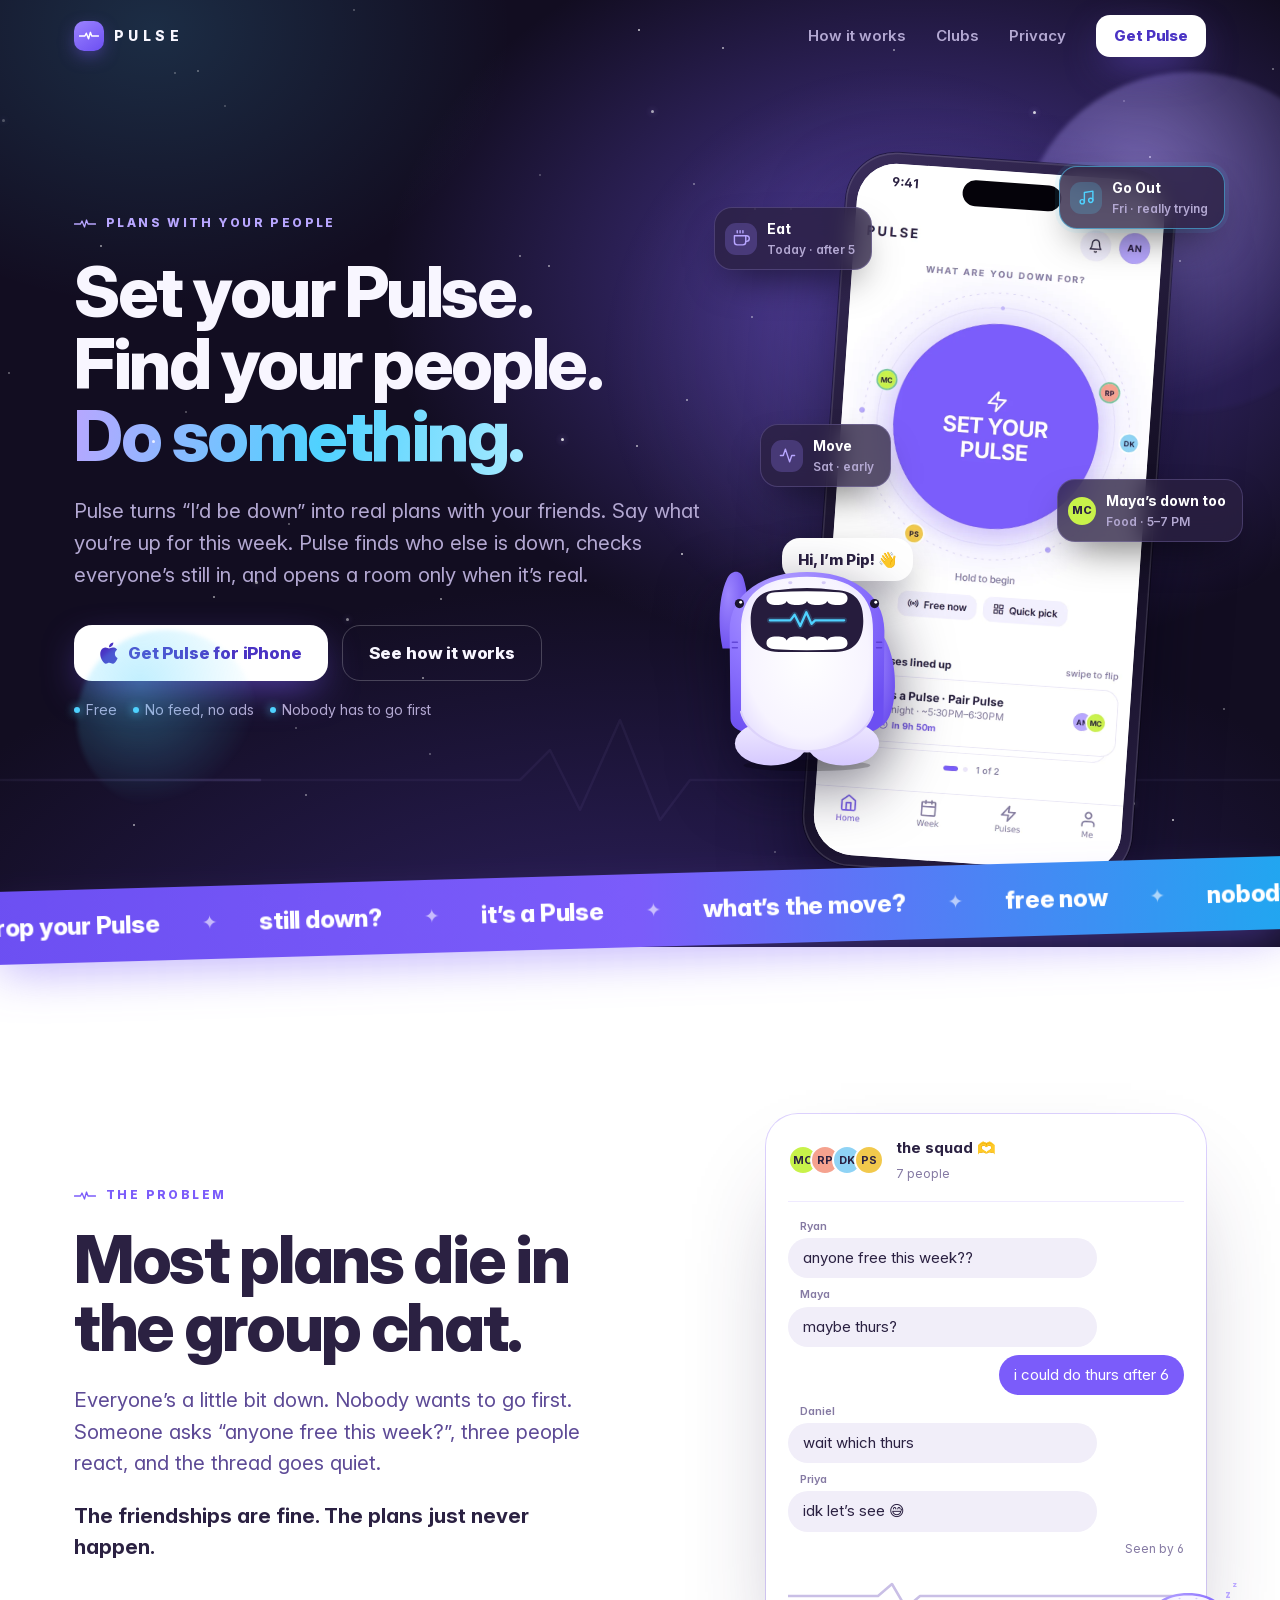
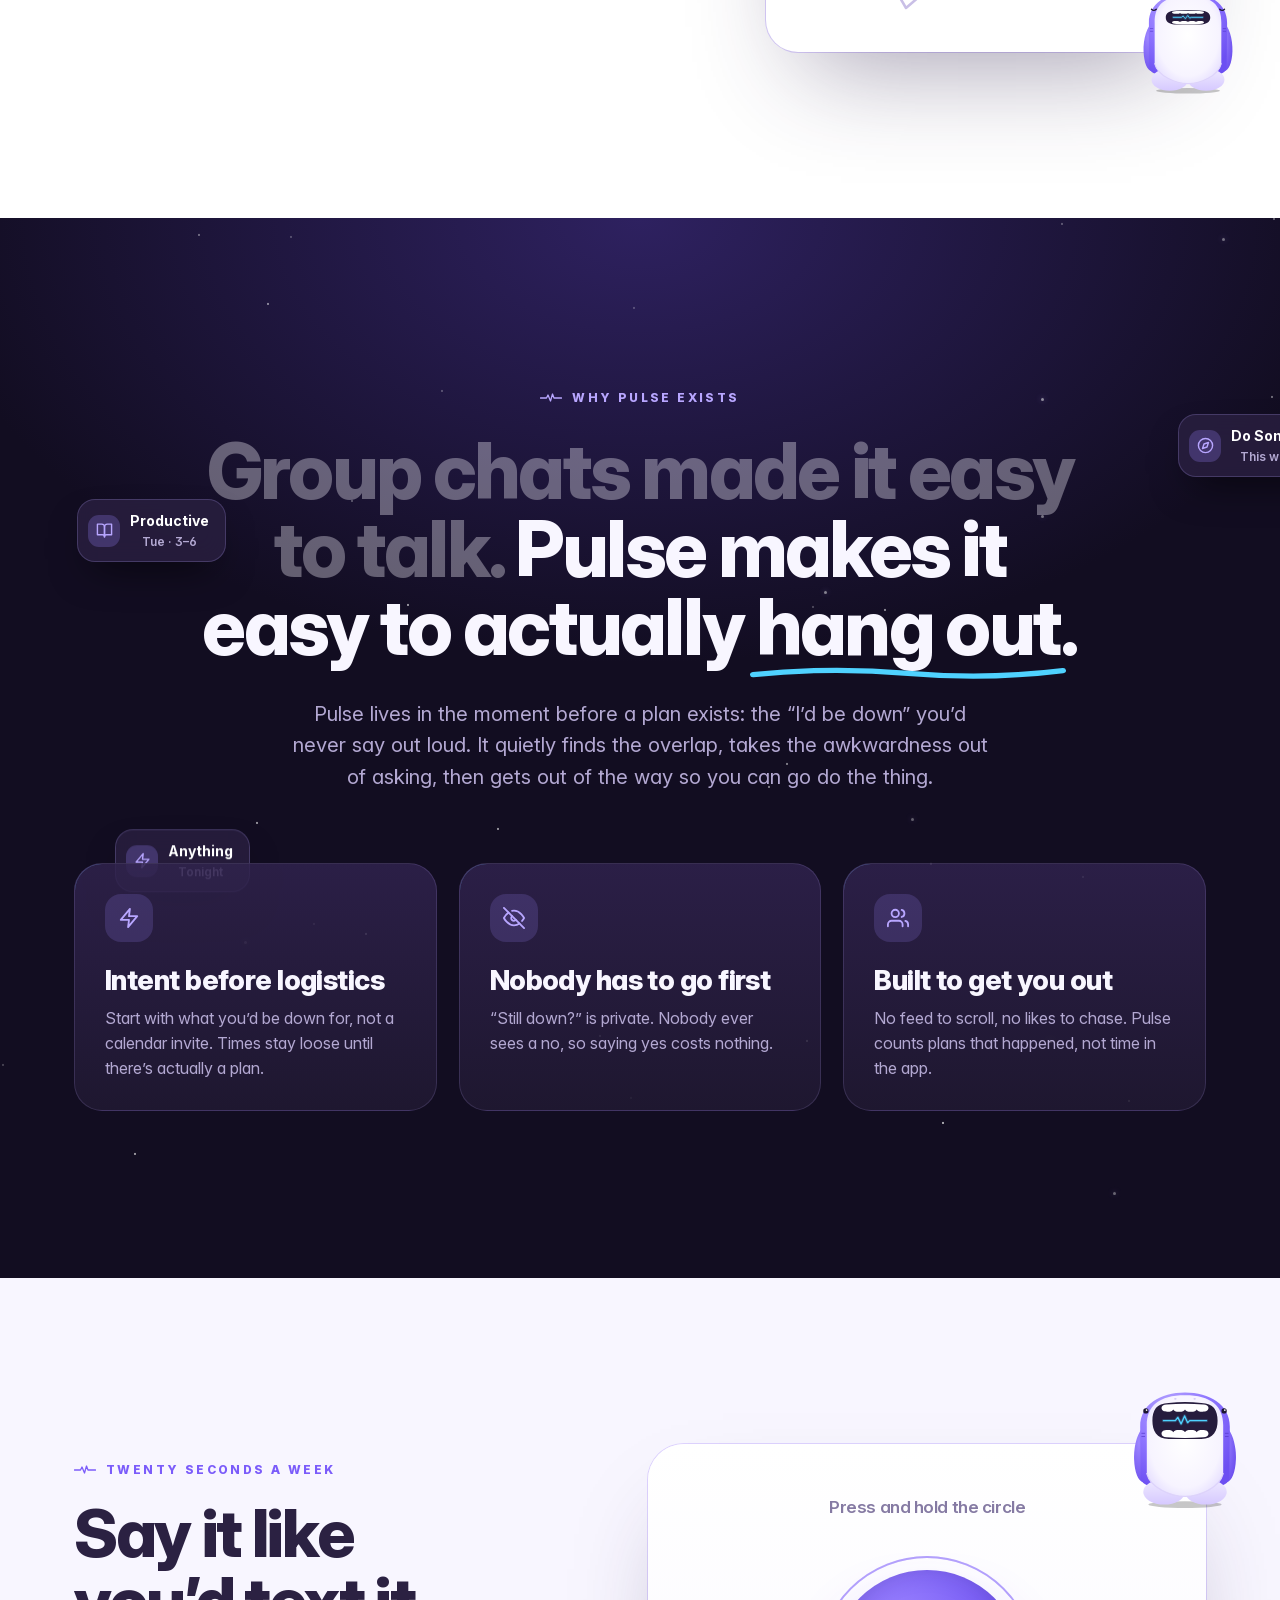
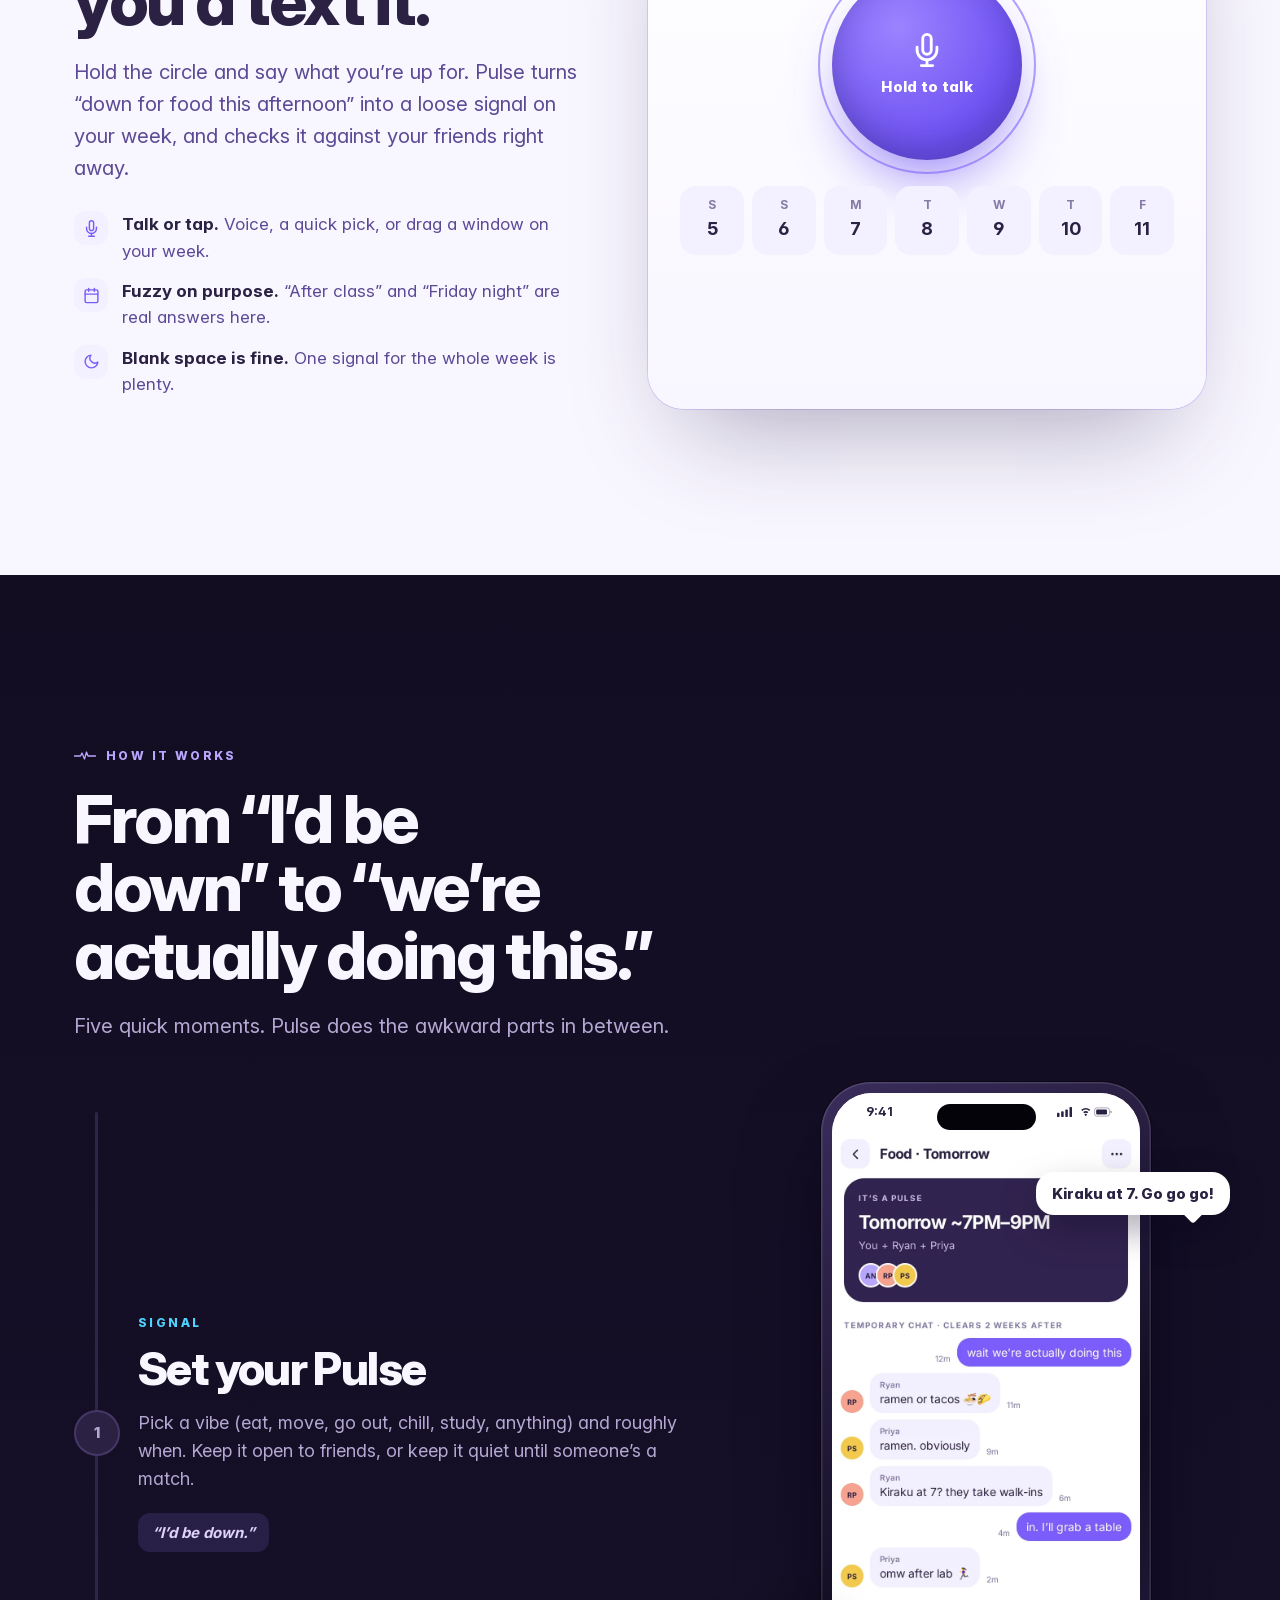
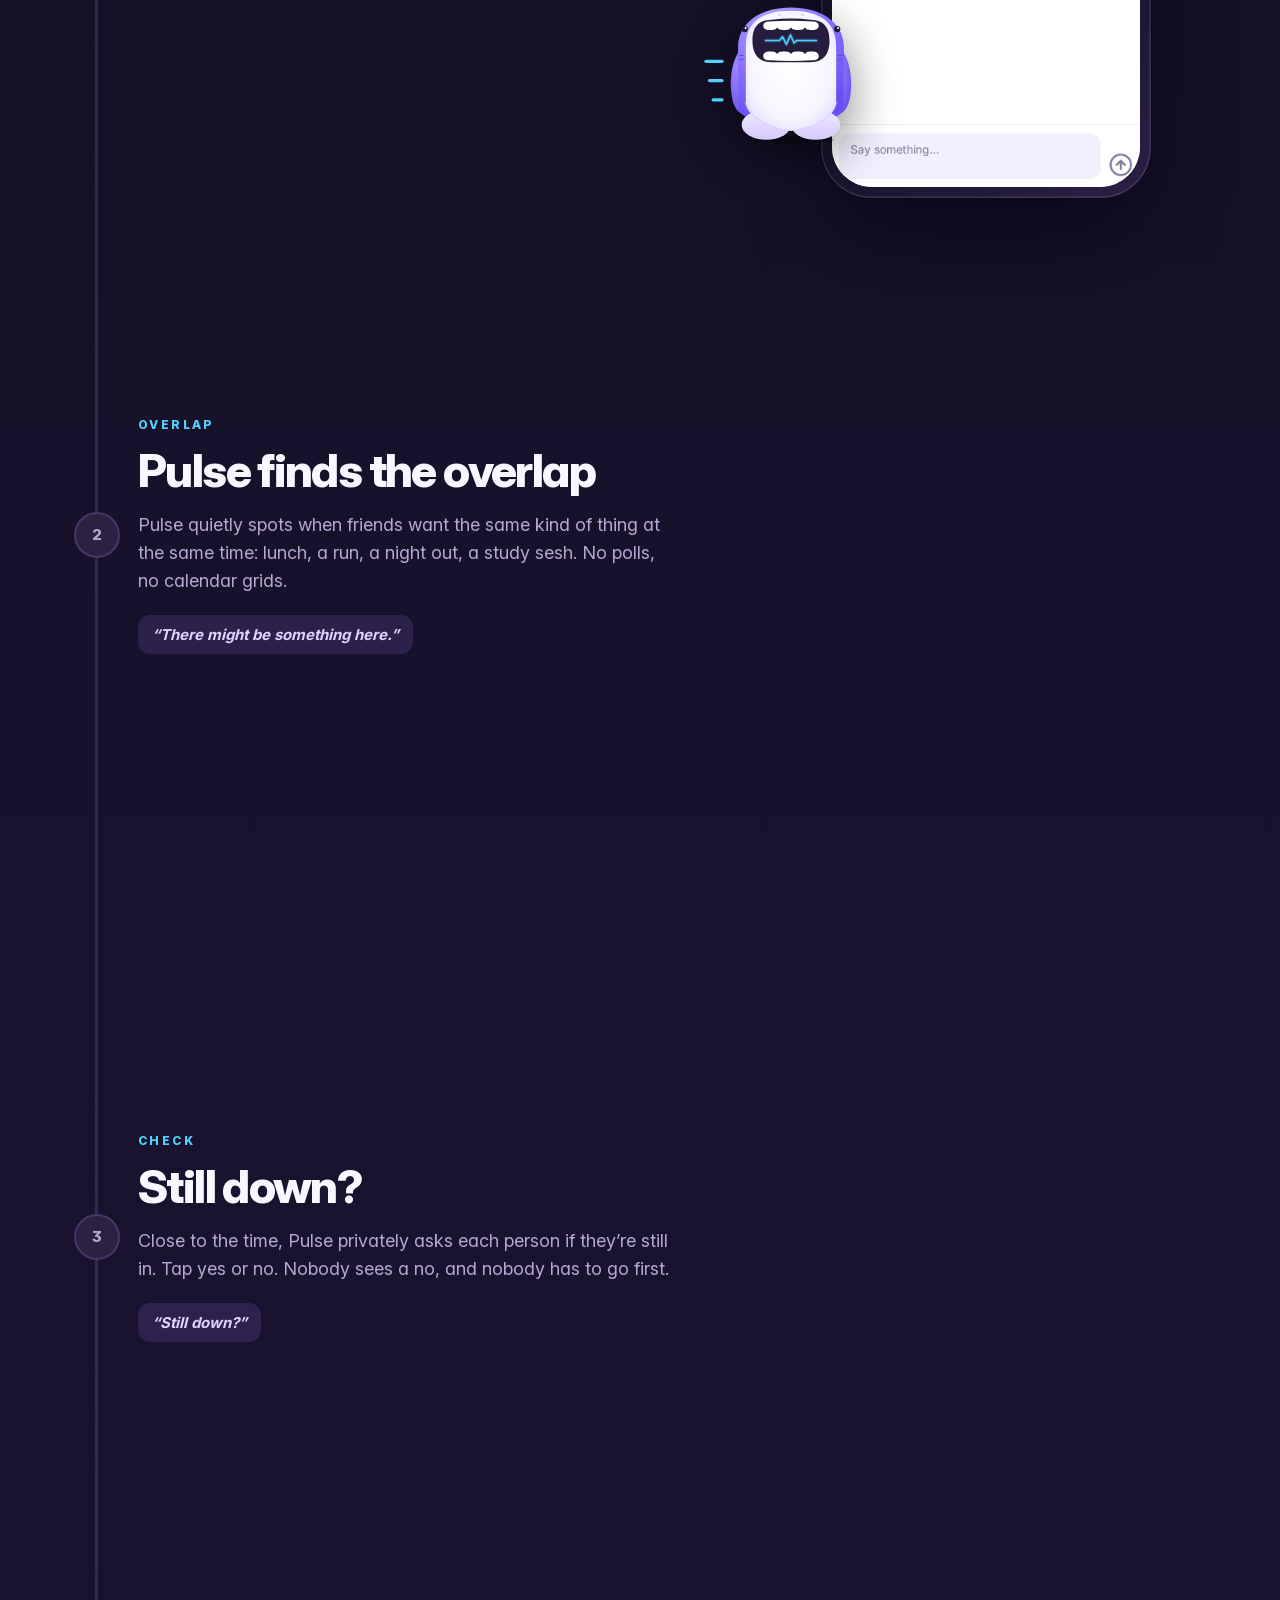
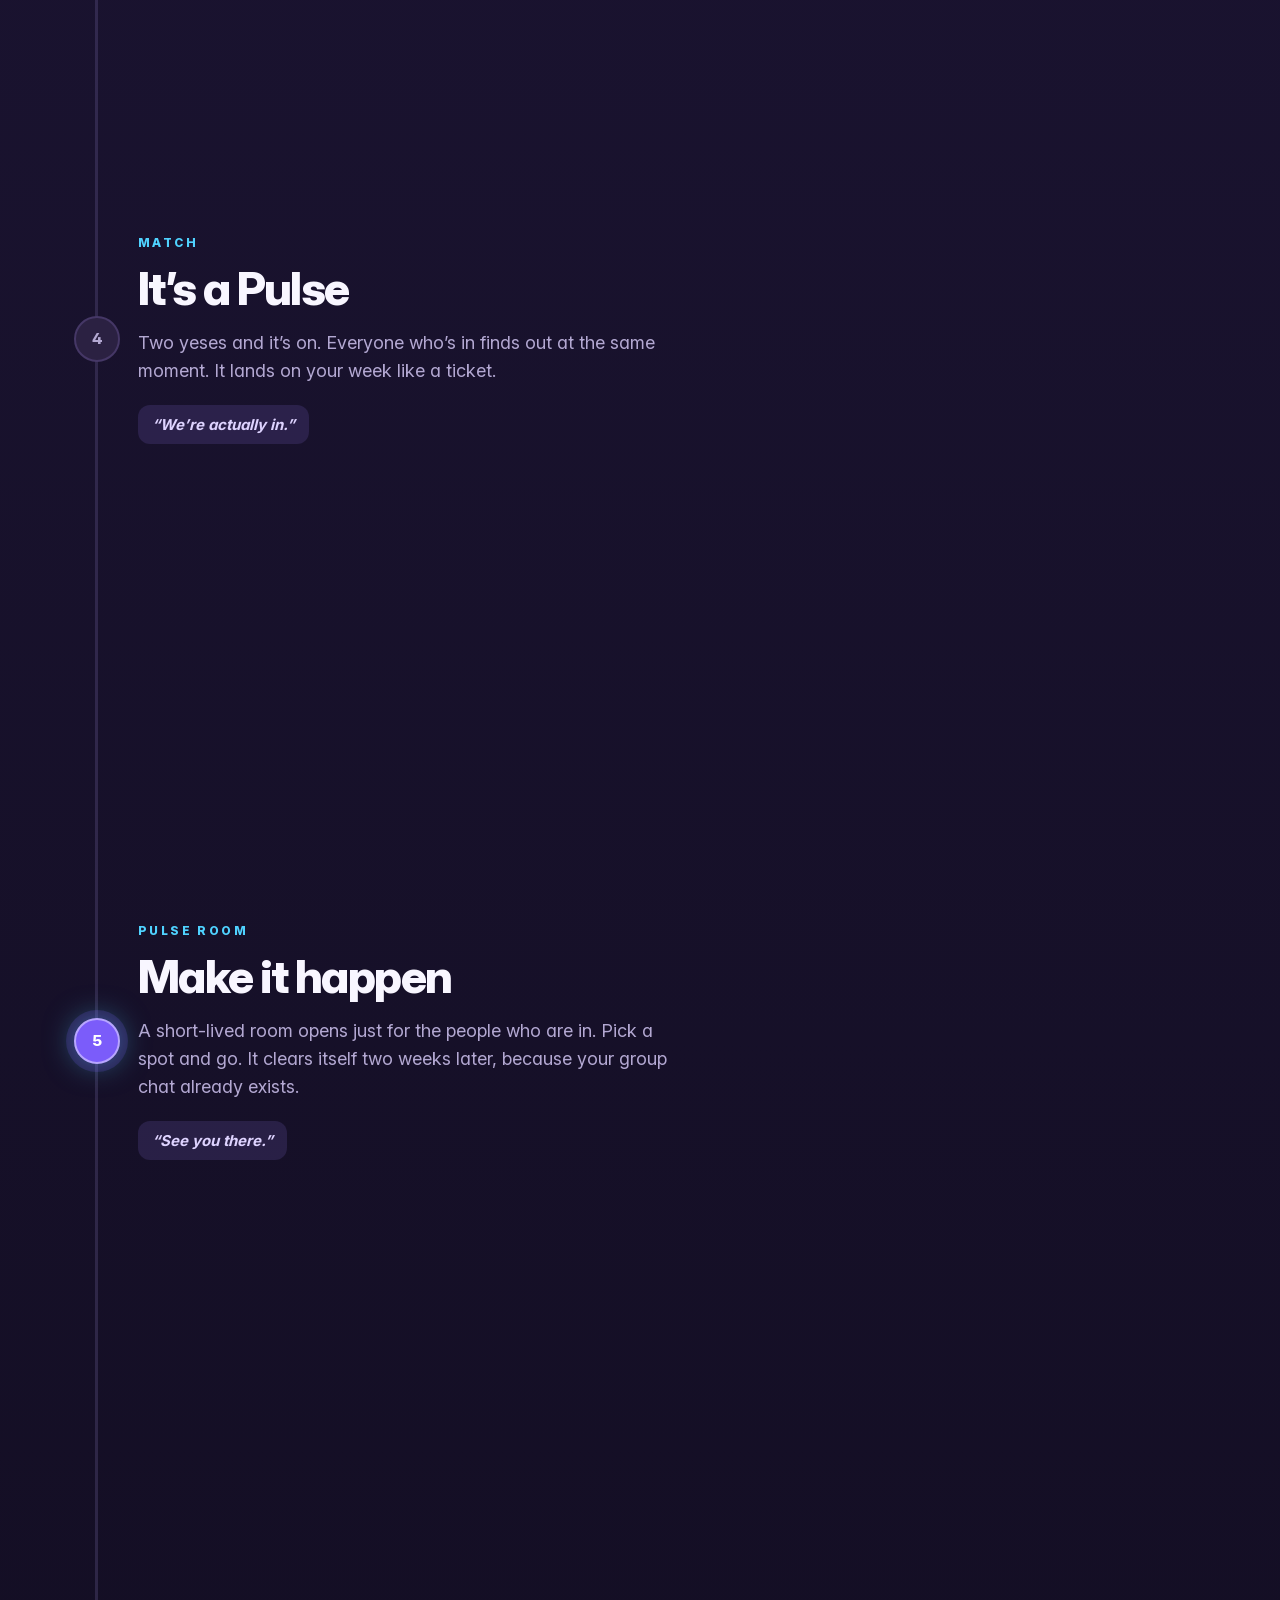
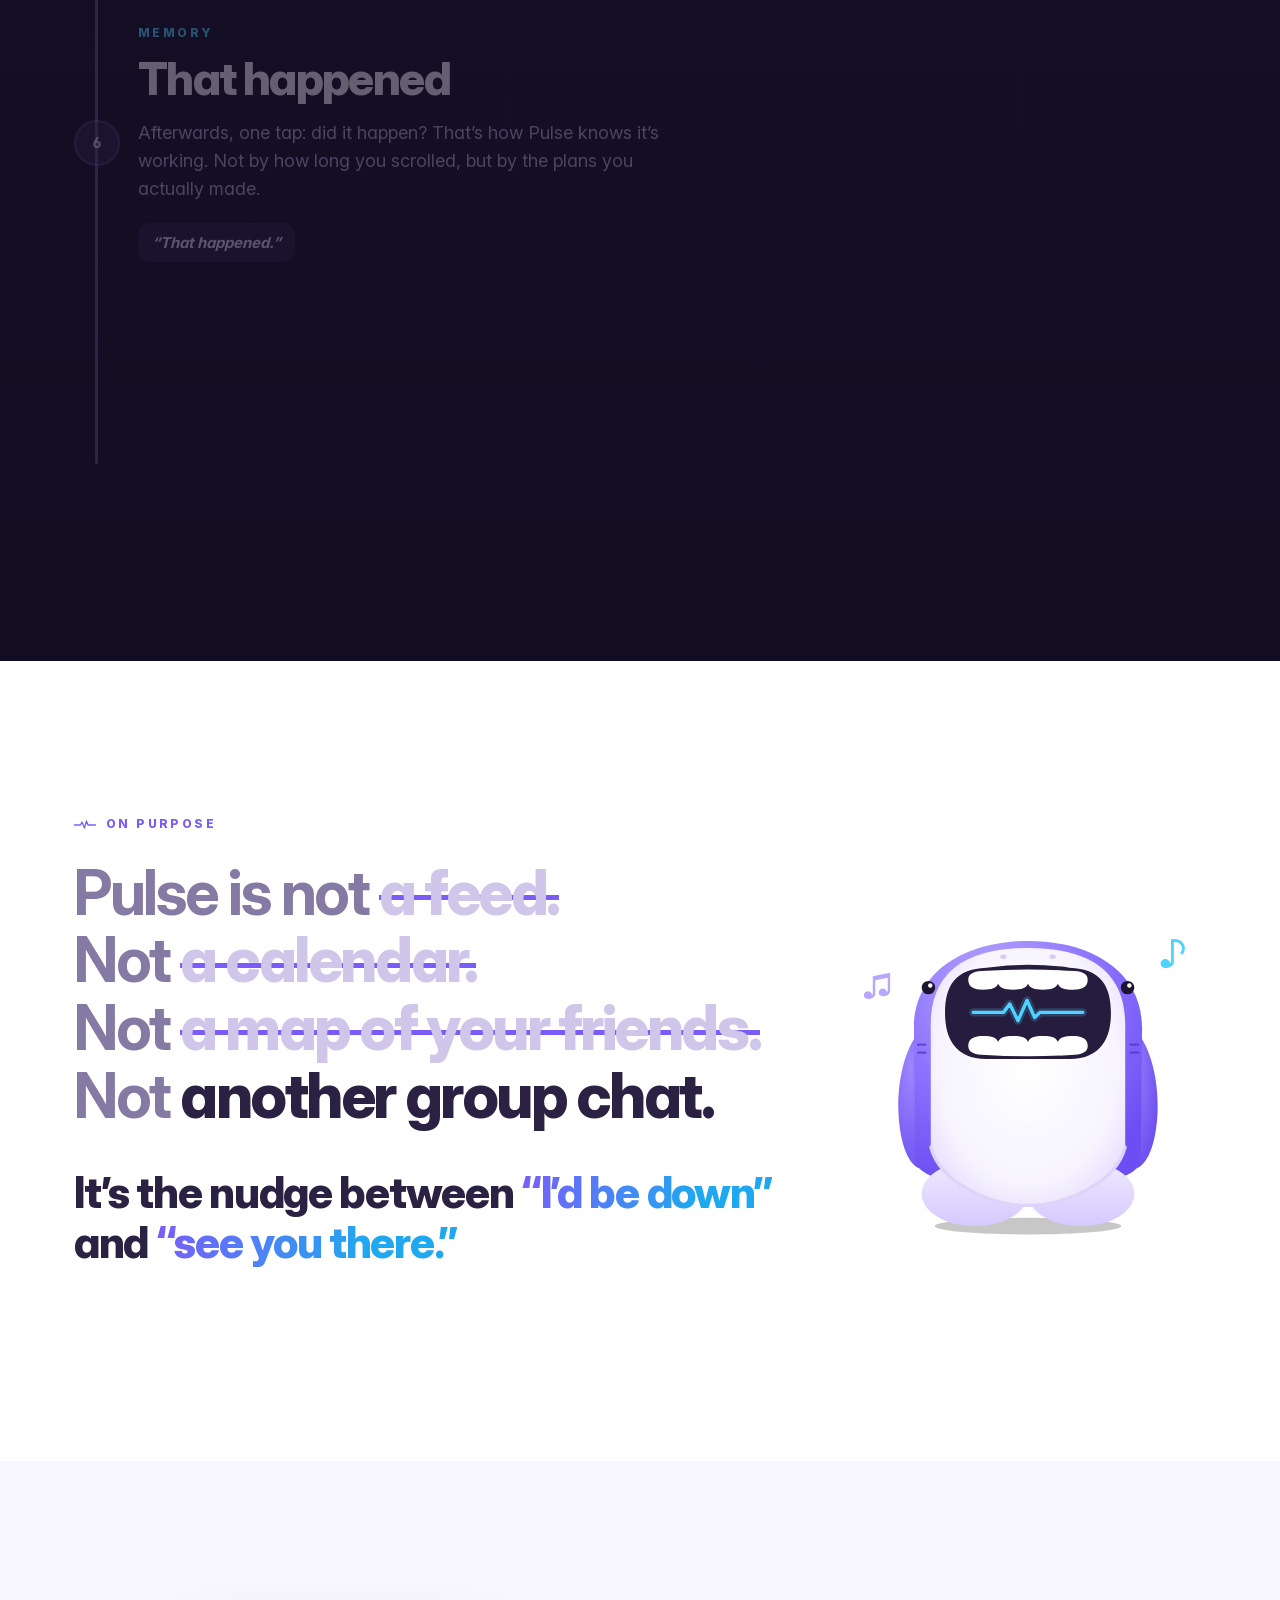
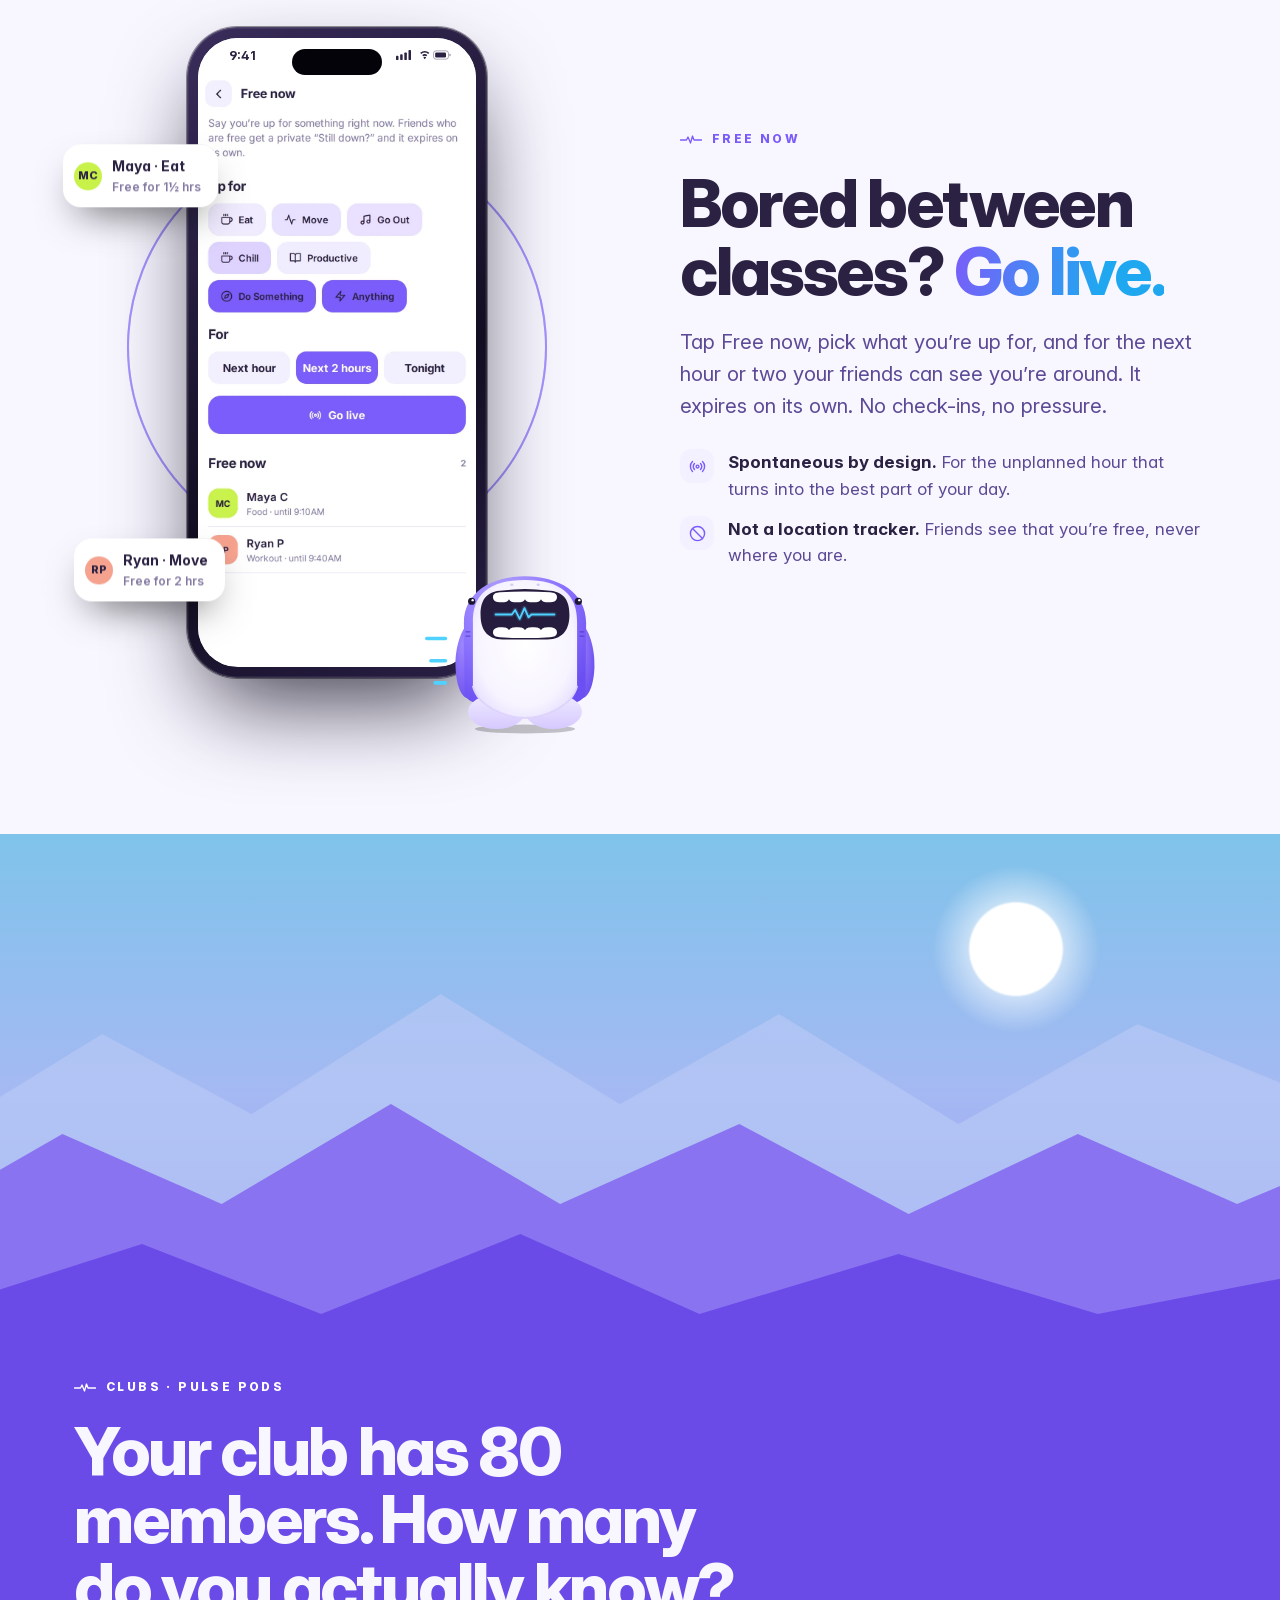
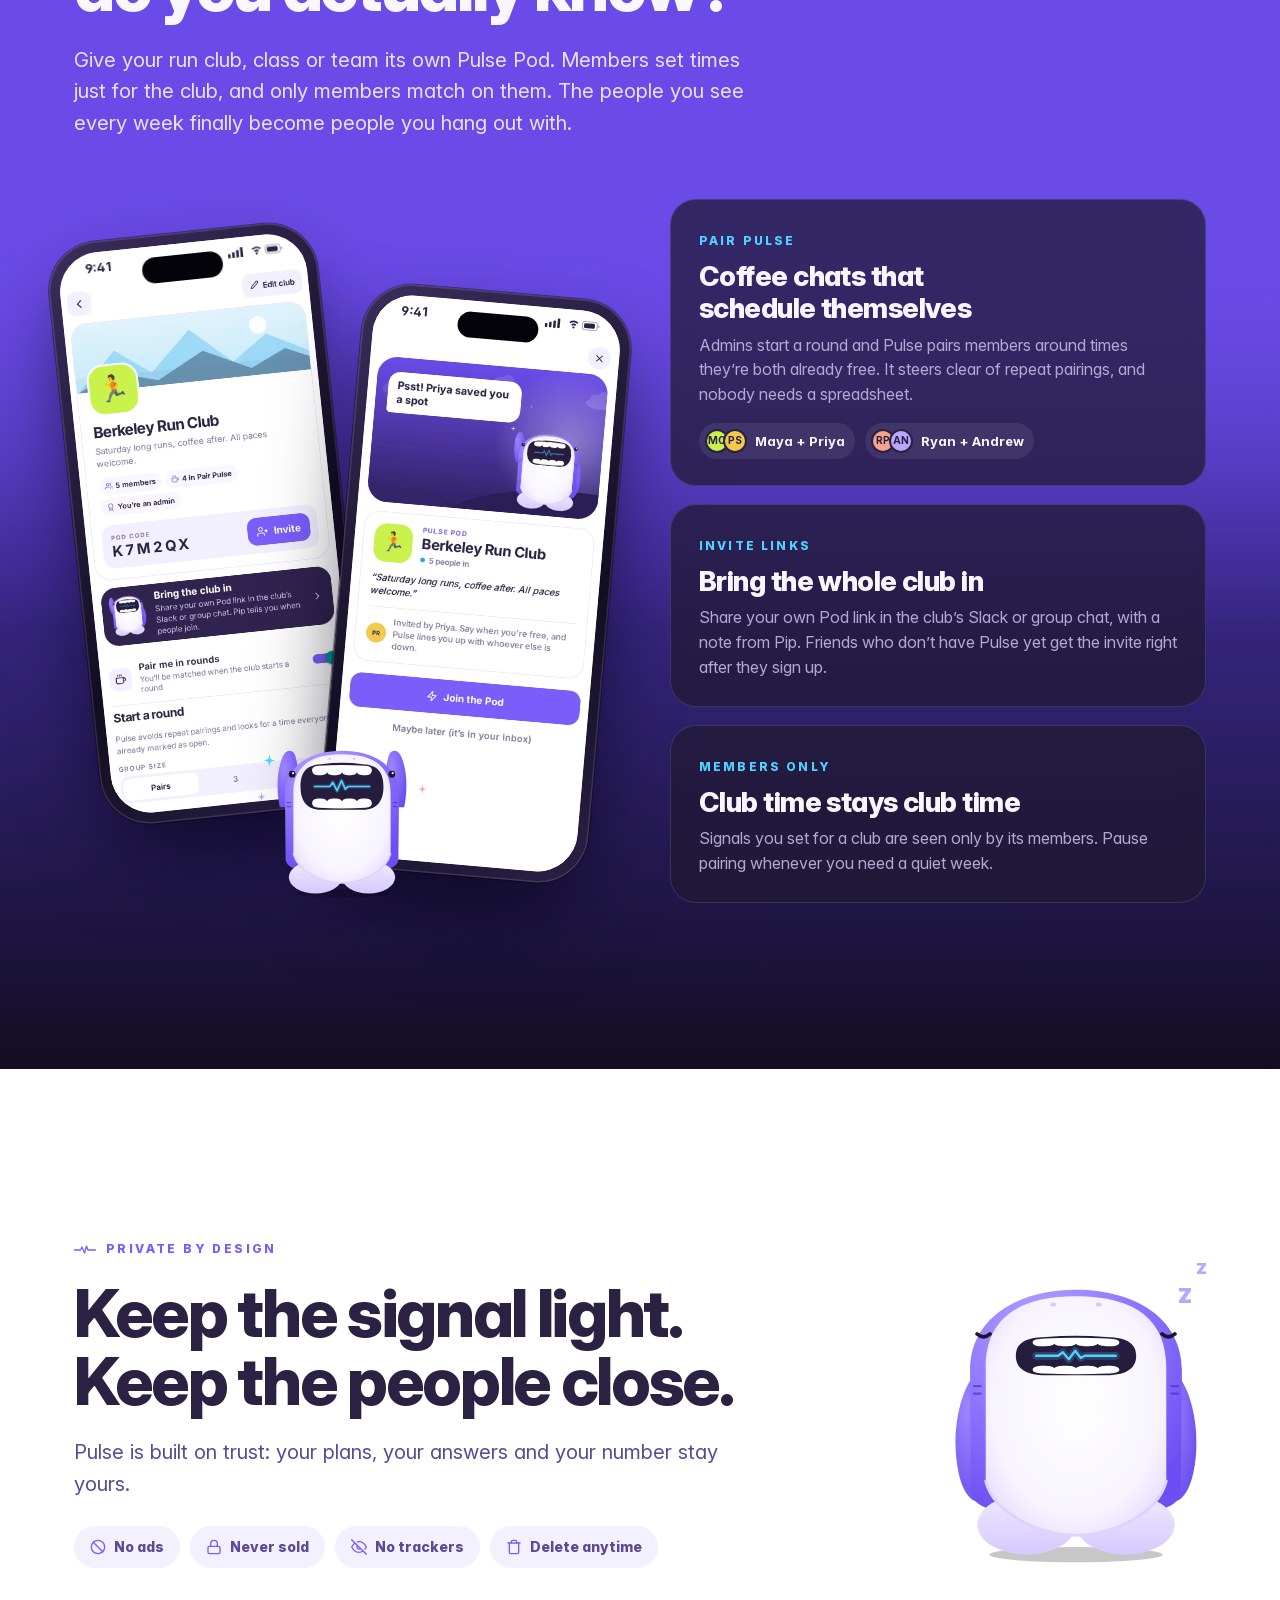
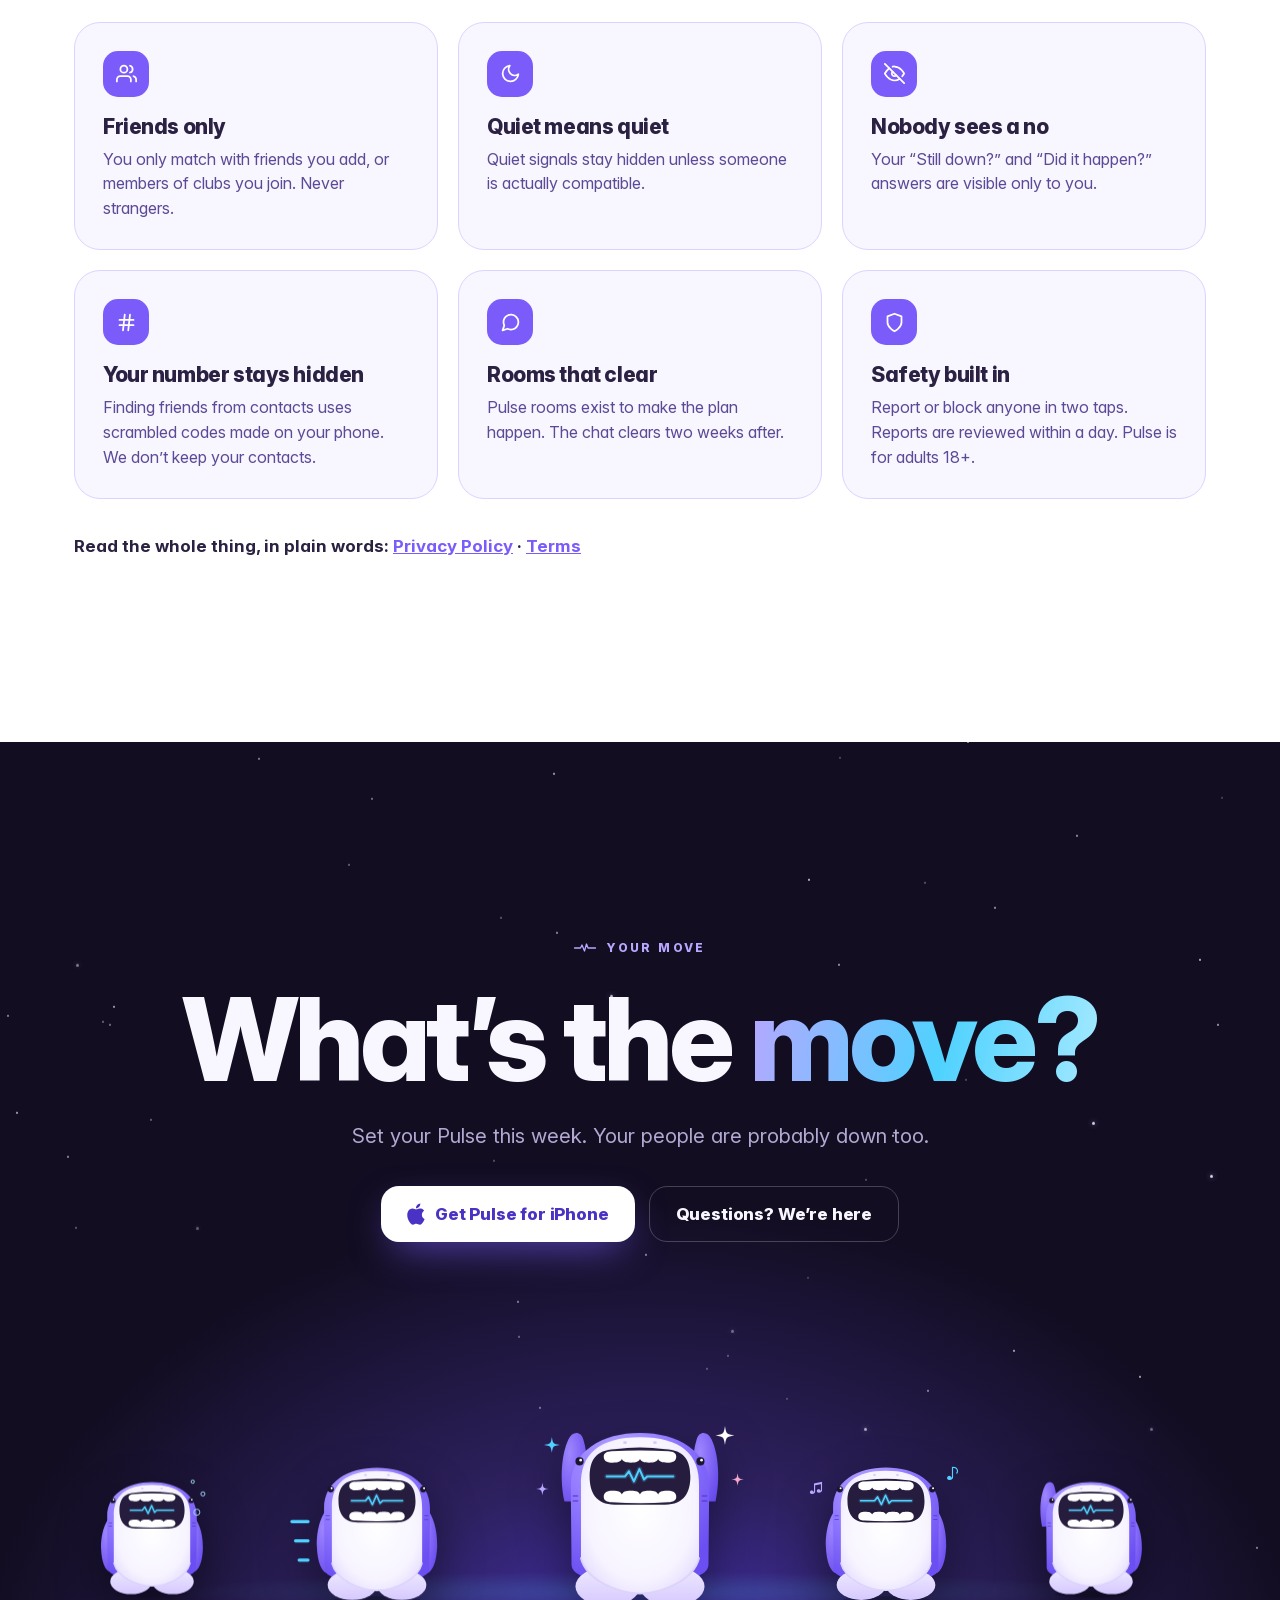
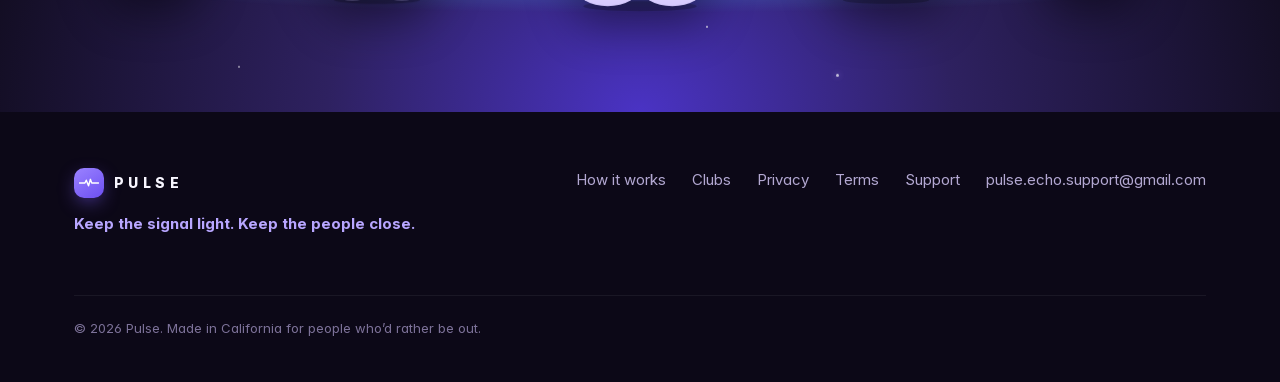
==== commit f7fd0218: "Privacy and Terms: Apple and Google sign-in only" ====
--- a/index.html
+++ b/index.html
@@ -17,7 +17,7 @@
 <link rel="icon" href="favicon.png">
 <link rel="apple-touch-icon" href="favicon.png">
 <link rel="preload" href="fonts/InterVariable.woff2" as="font" type="font/woff2" crossorigin>
-<link rel="stylesheet" href="site.css?v=muocs2tr">
+<link rel="stylesheet" href="site.css?v=muogpcwm">
 </head>
 <body>
 
@@ -821,6 +821,6 @@
   </div>
 </footer>
 
-<script src="site.js?v=muocs2tr" defer></script>
+<script src="site.js?v=muogpcwm" defer></script>
 </body>
 </html>
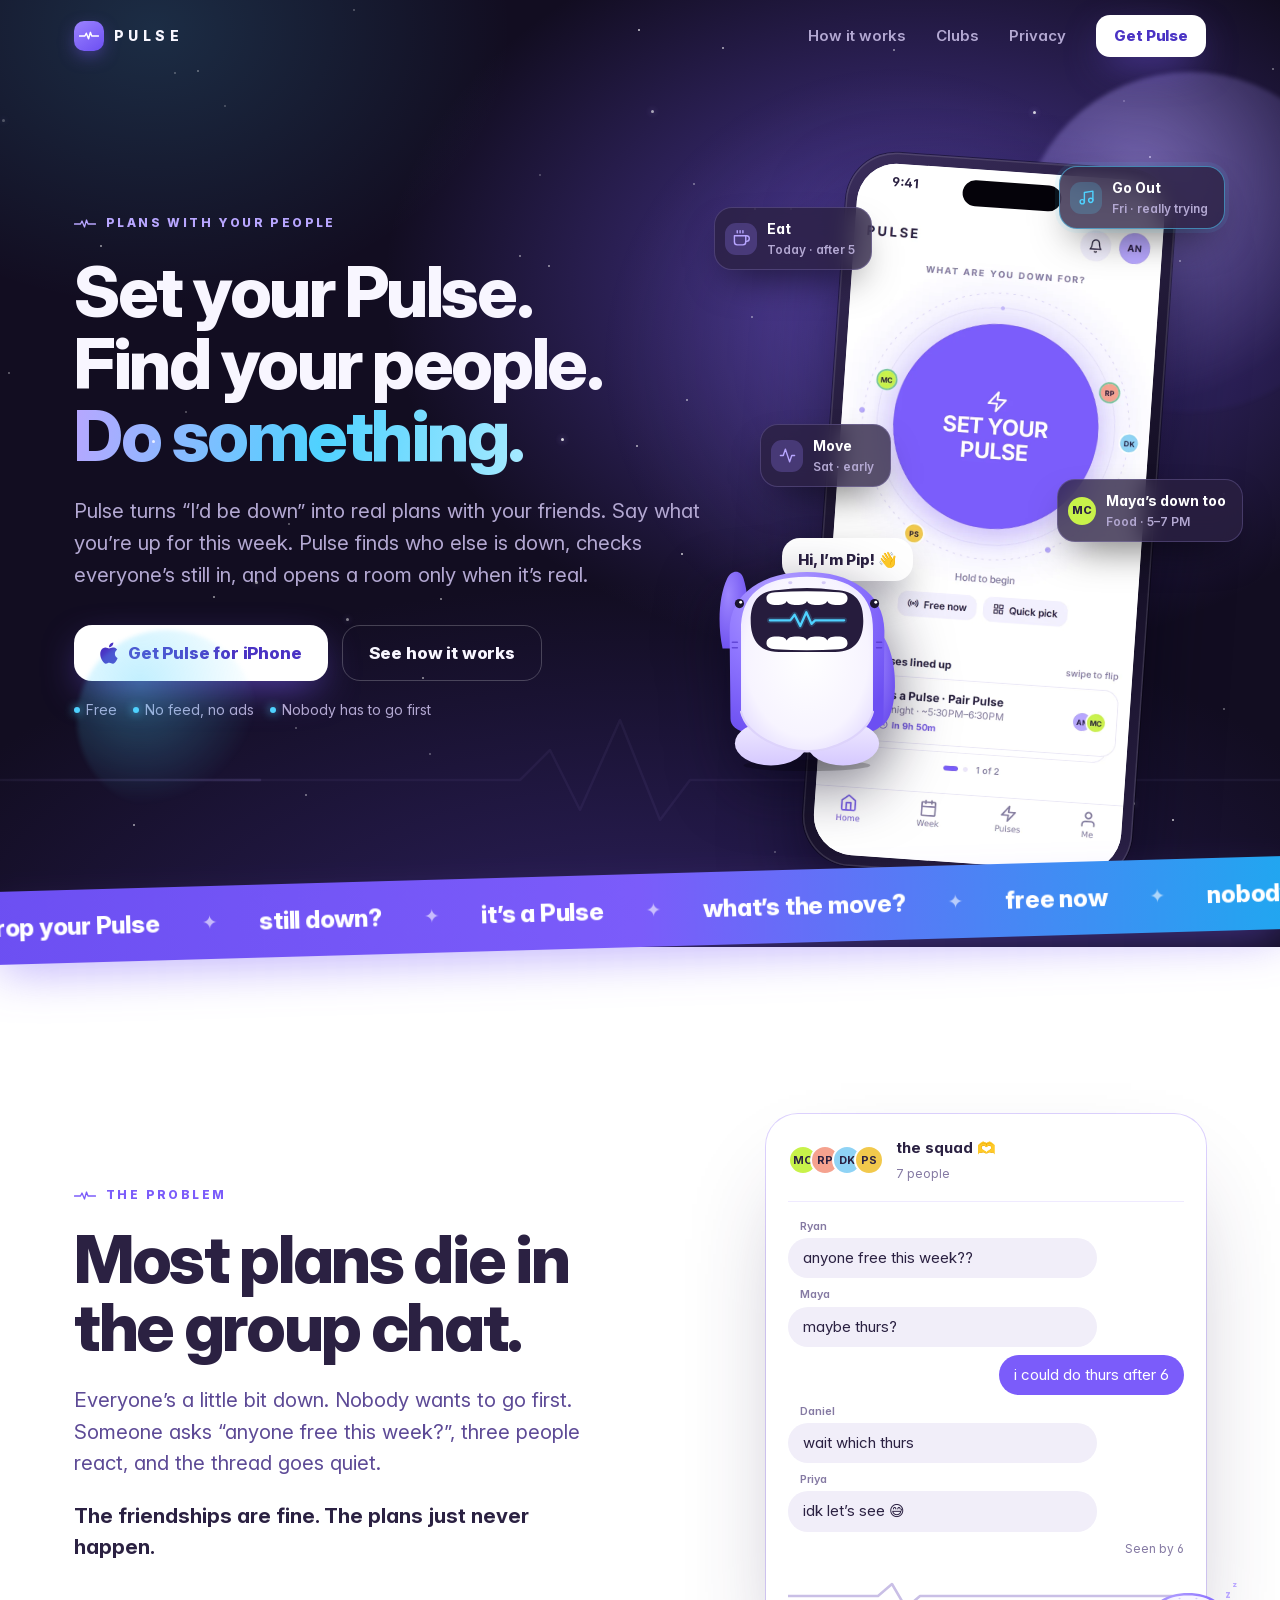
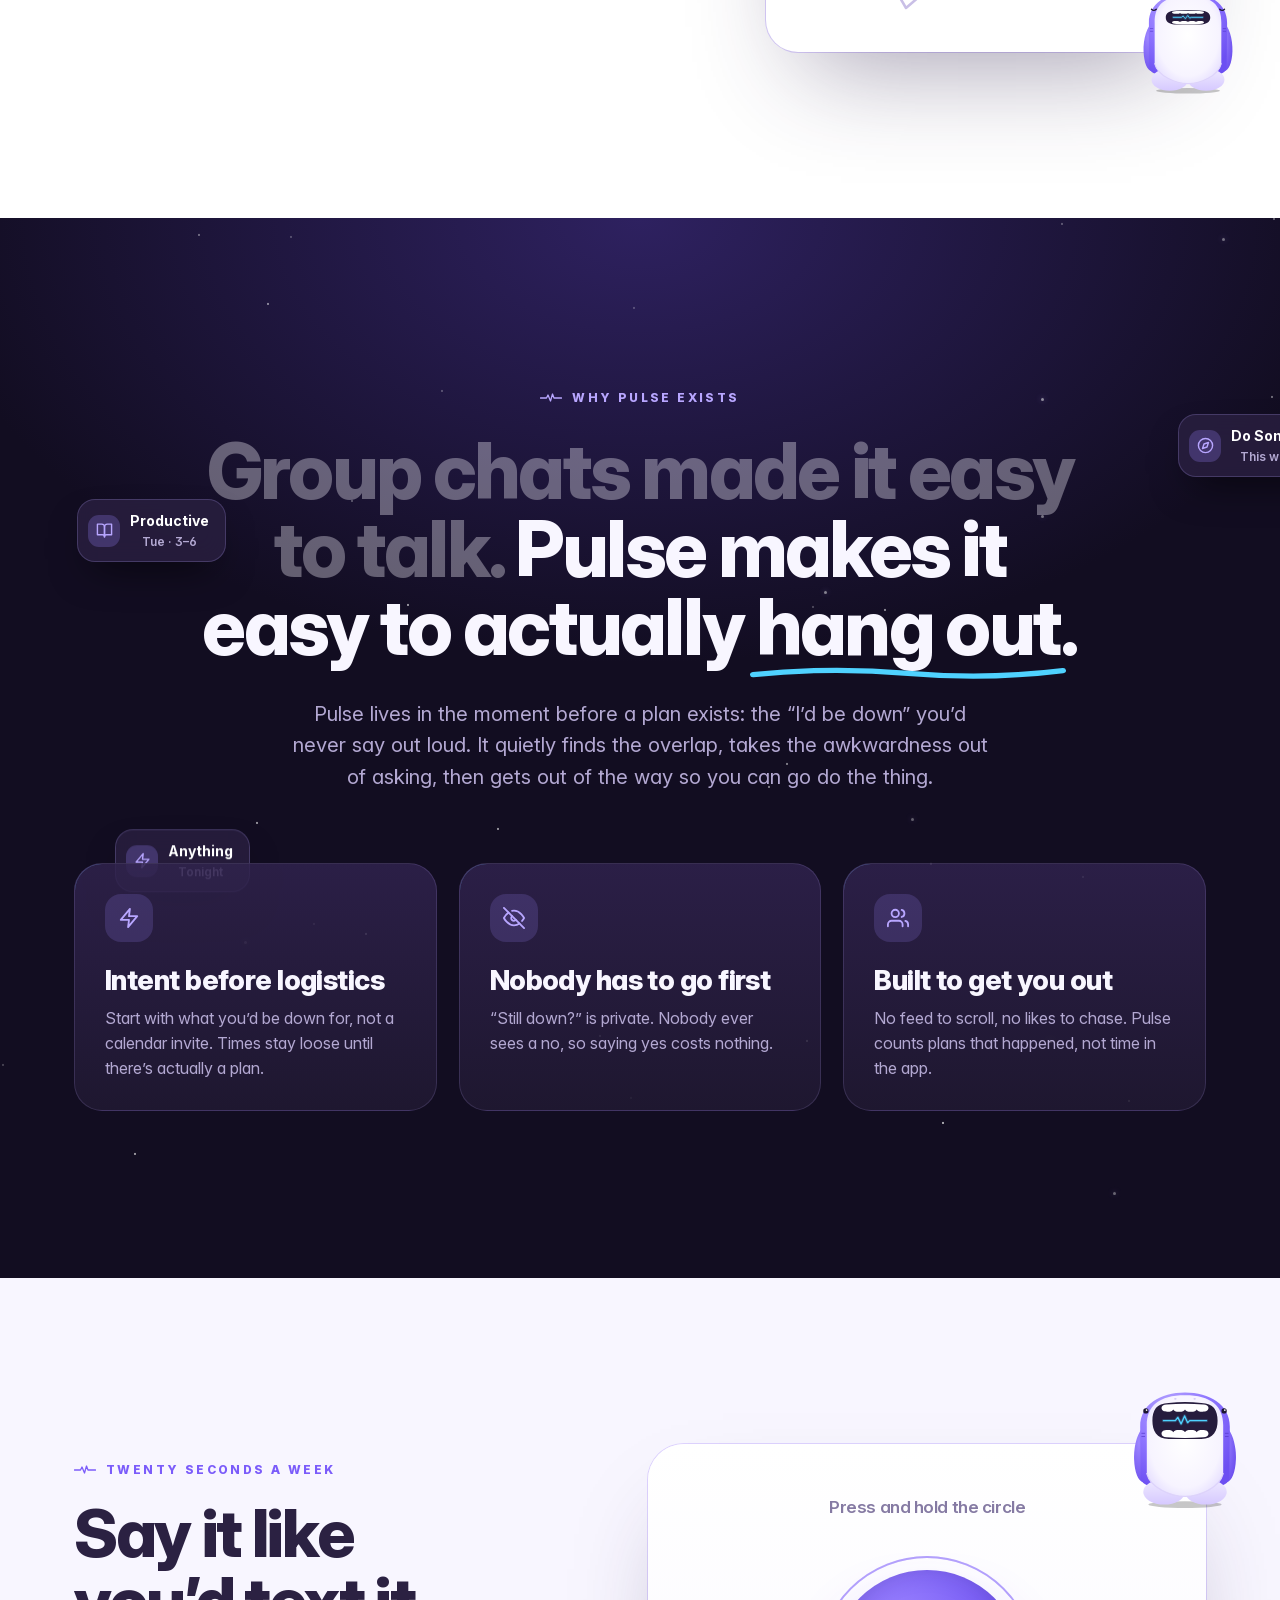
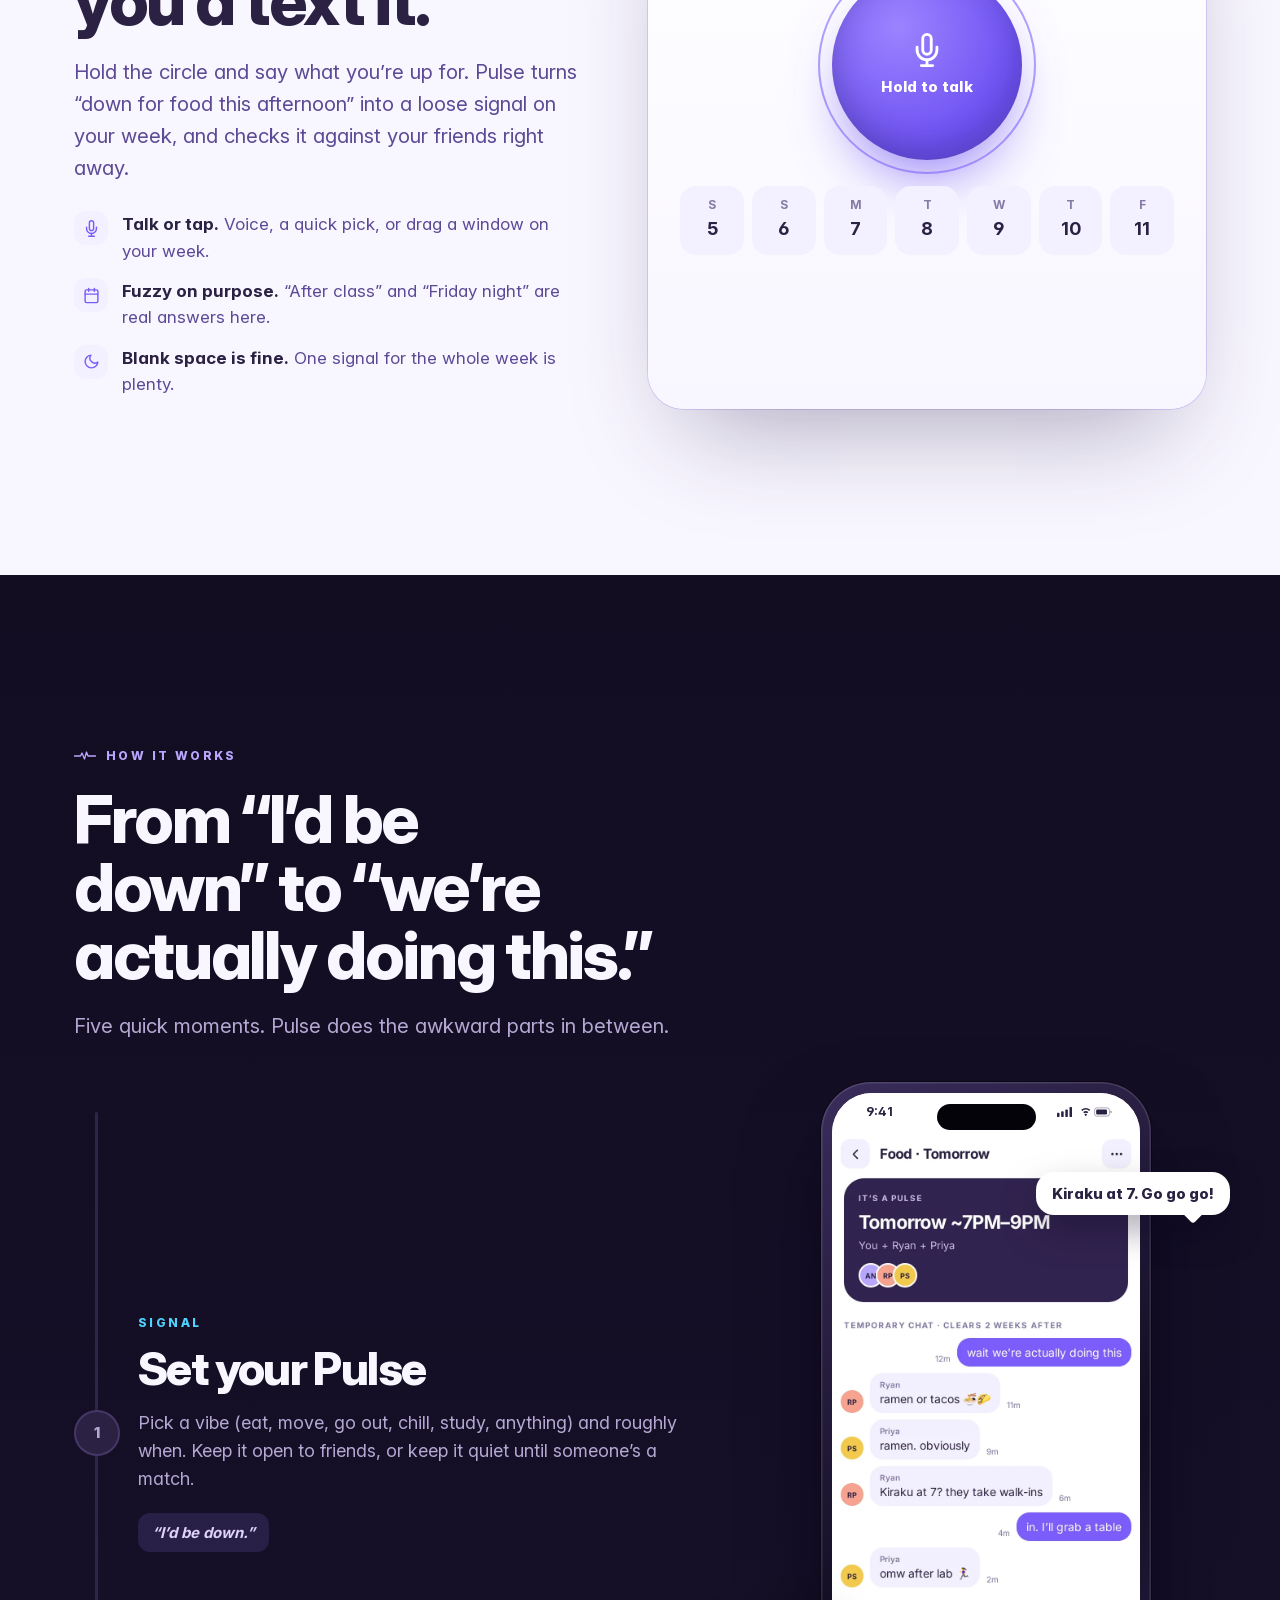
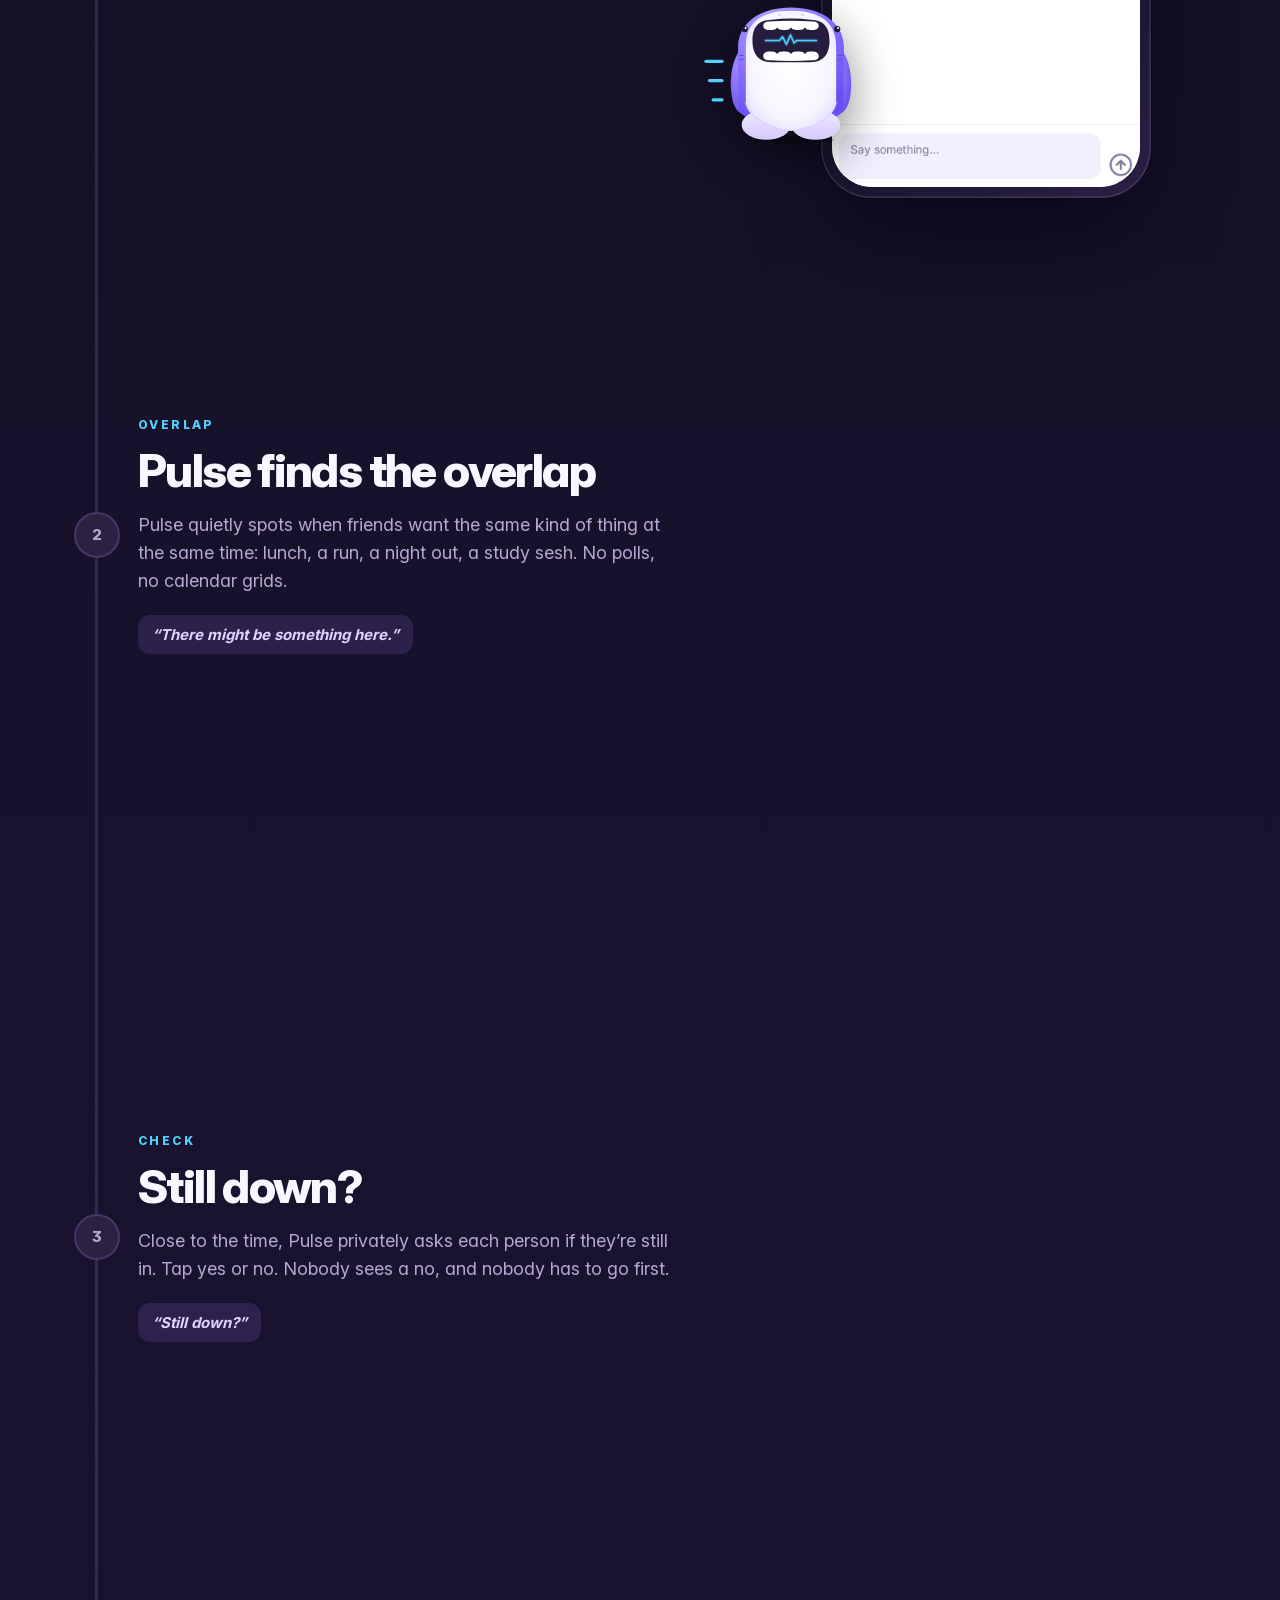
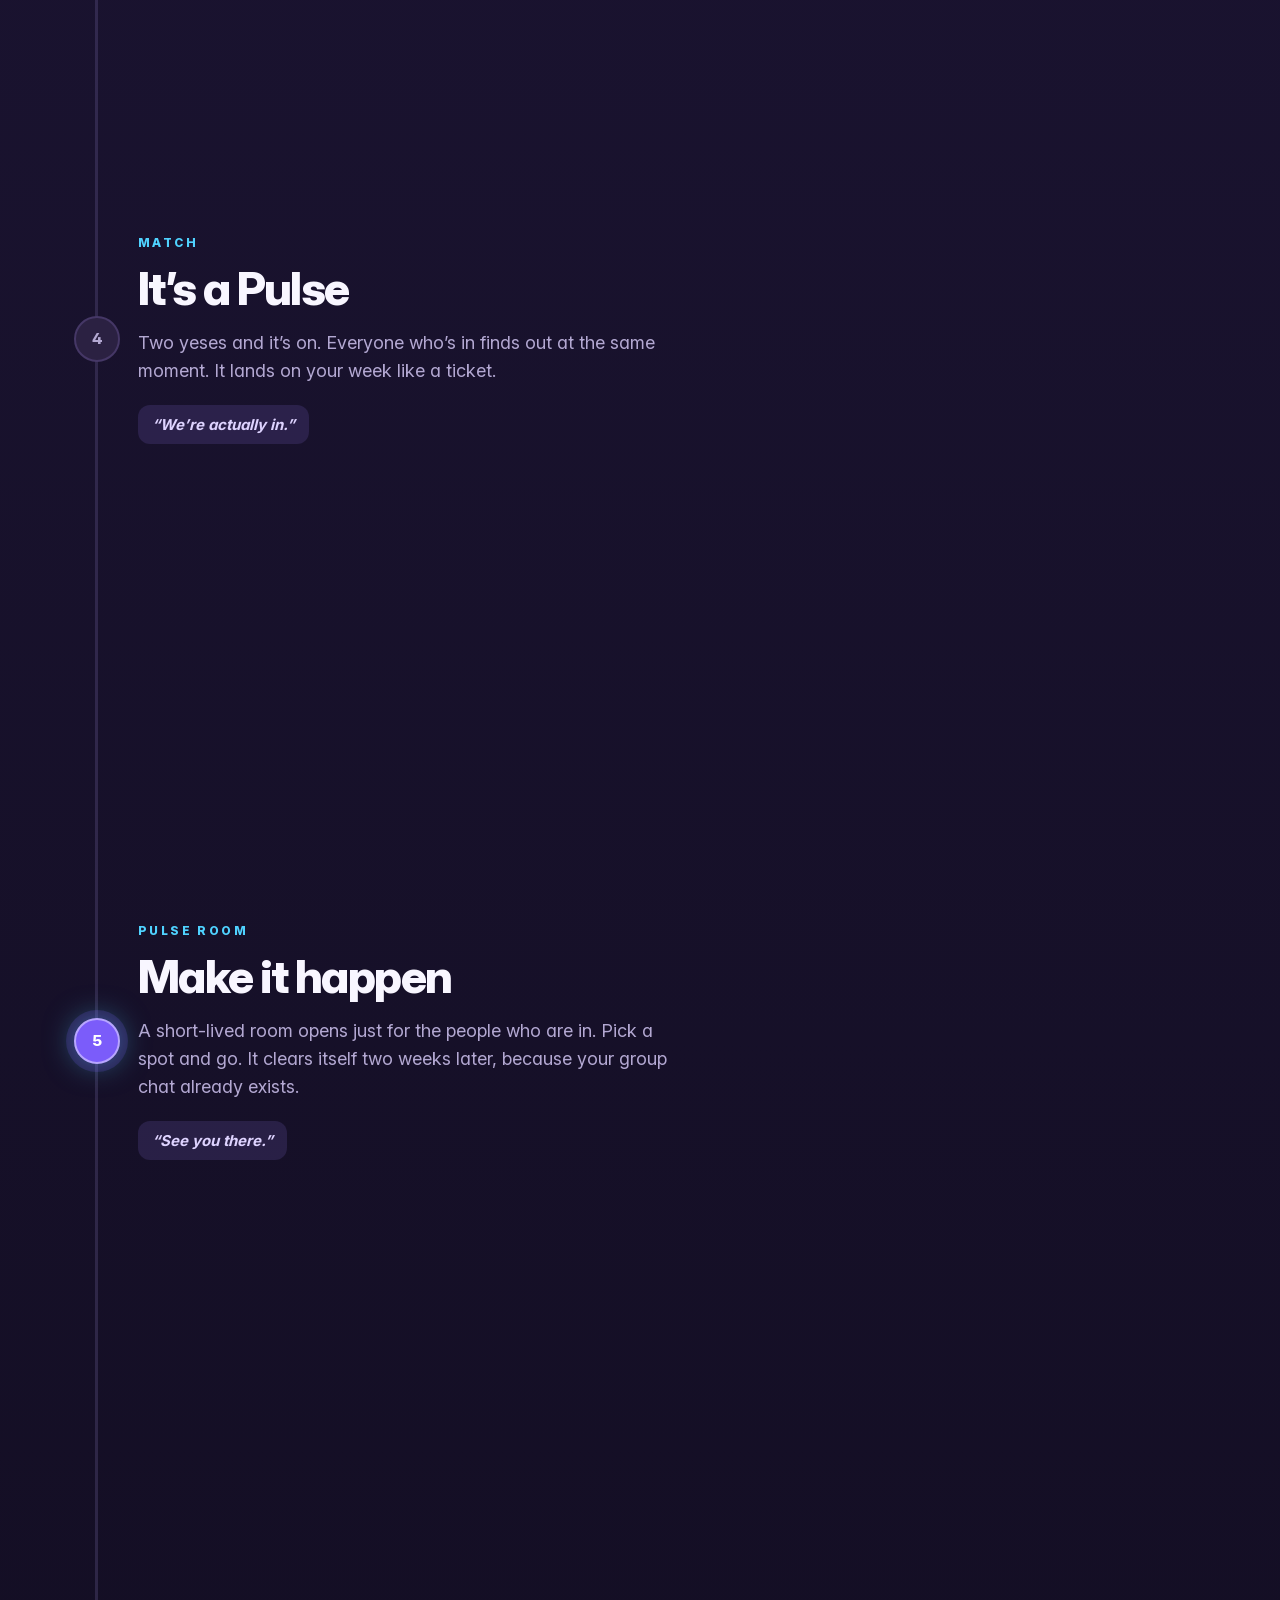
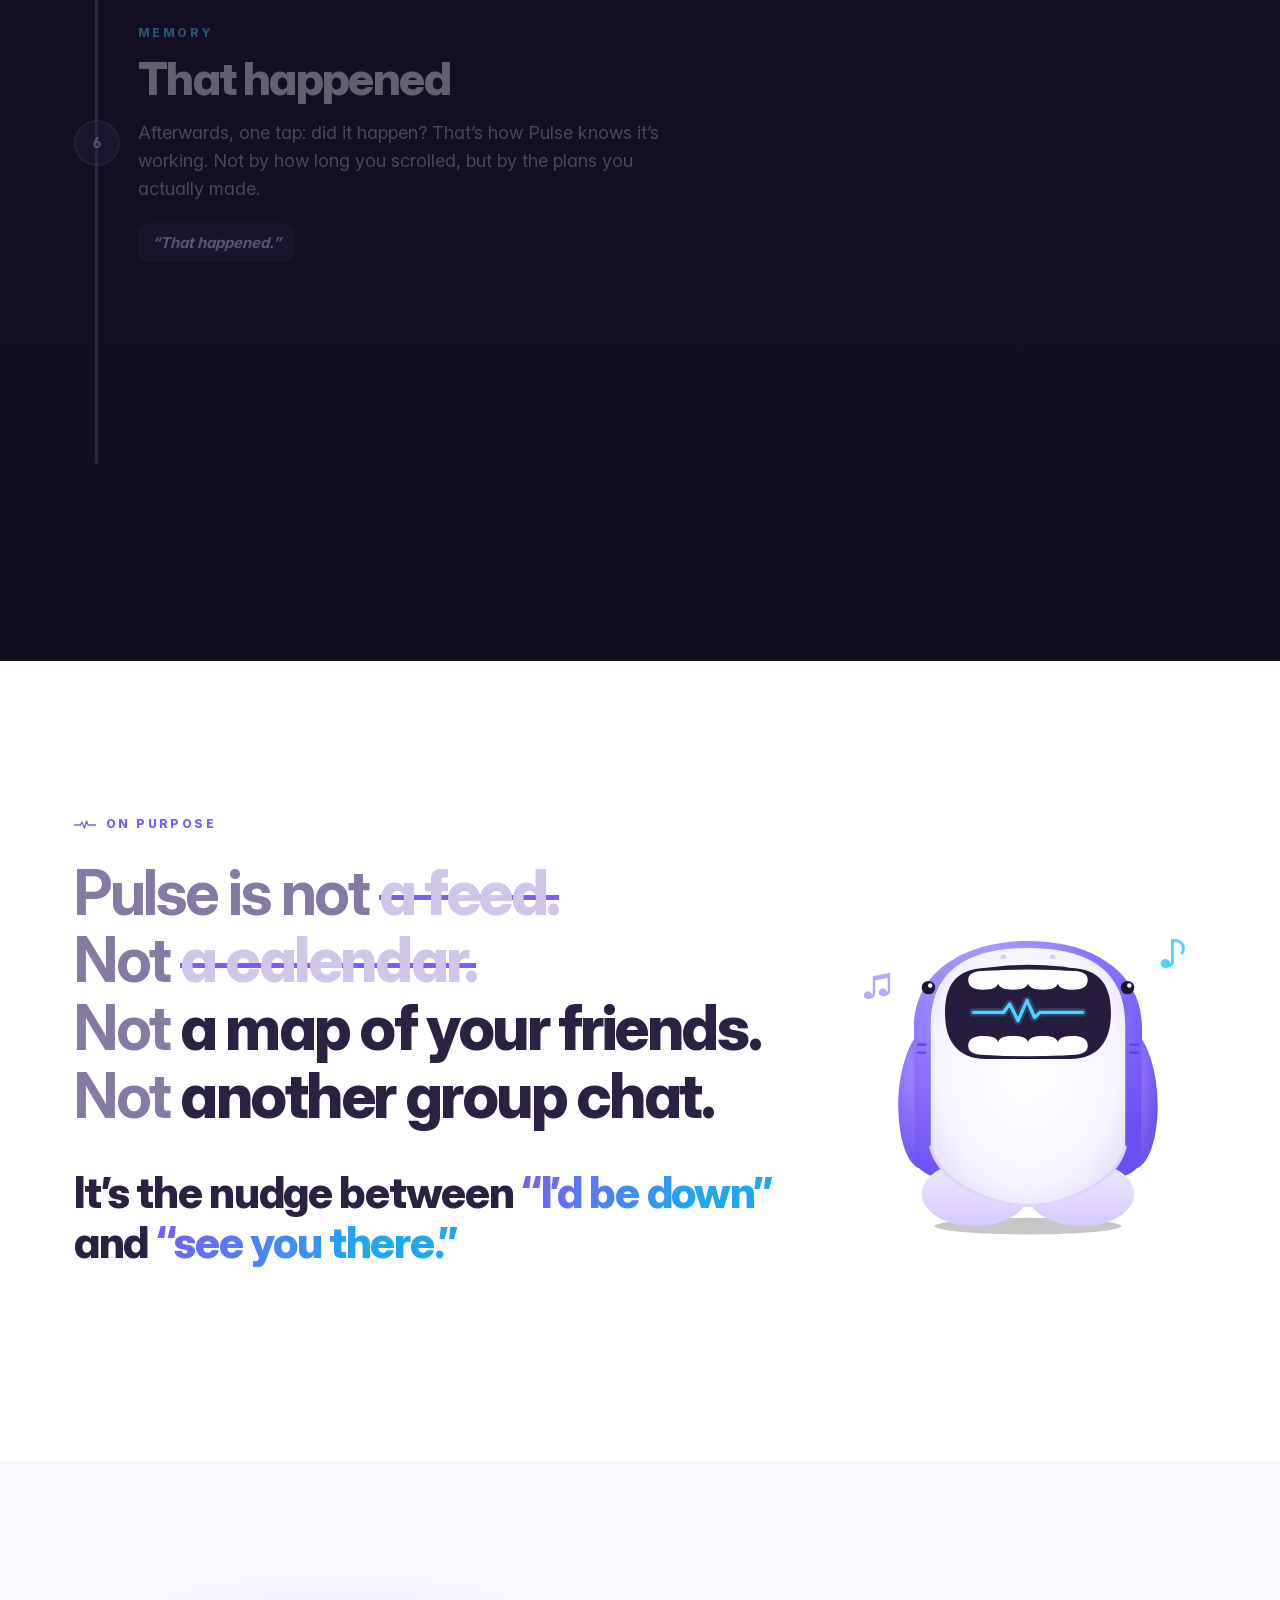
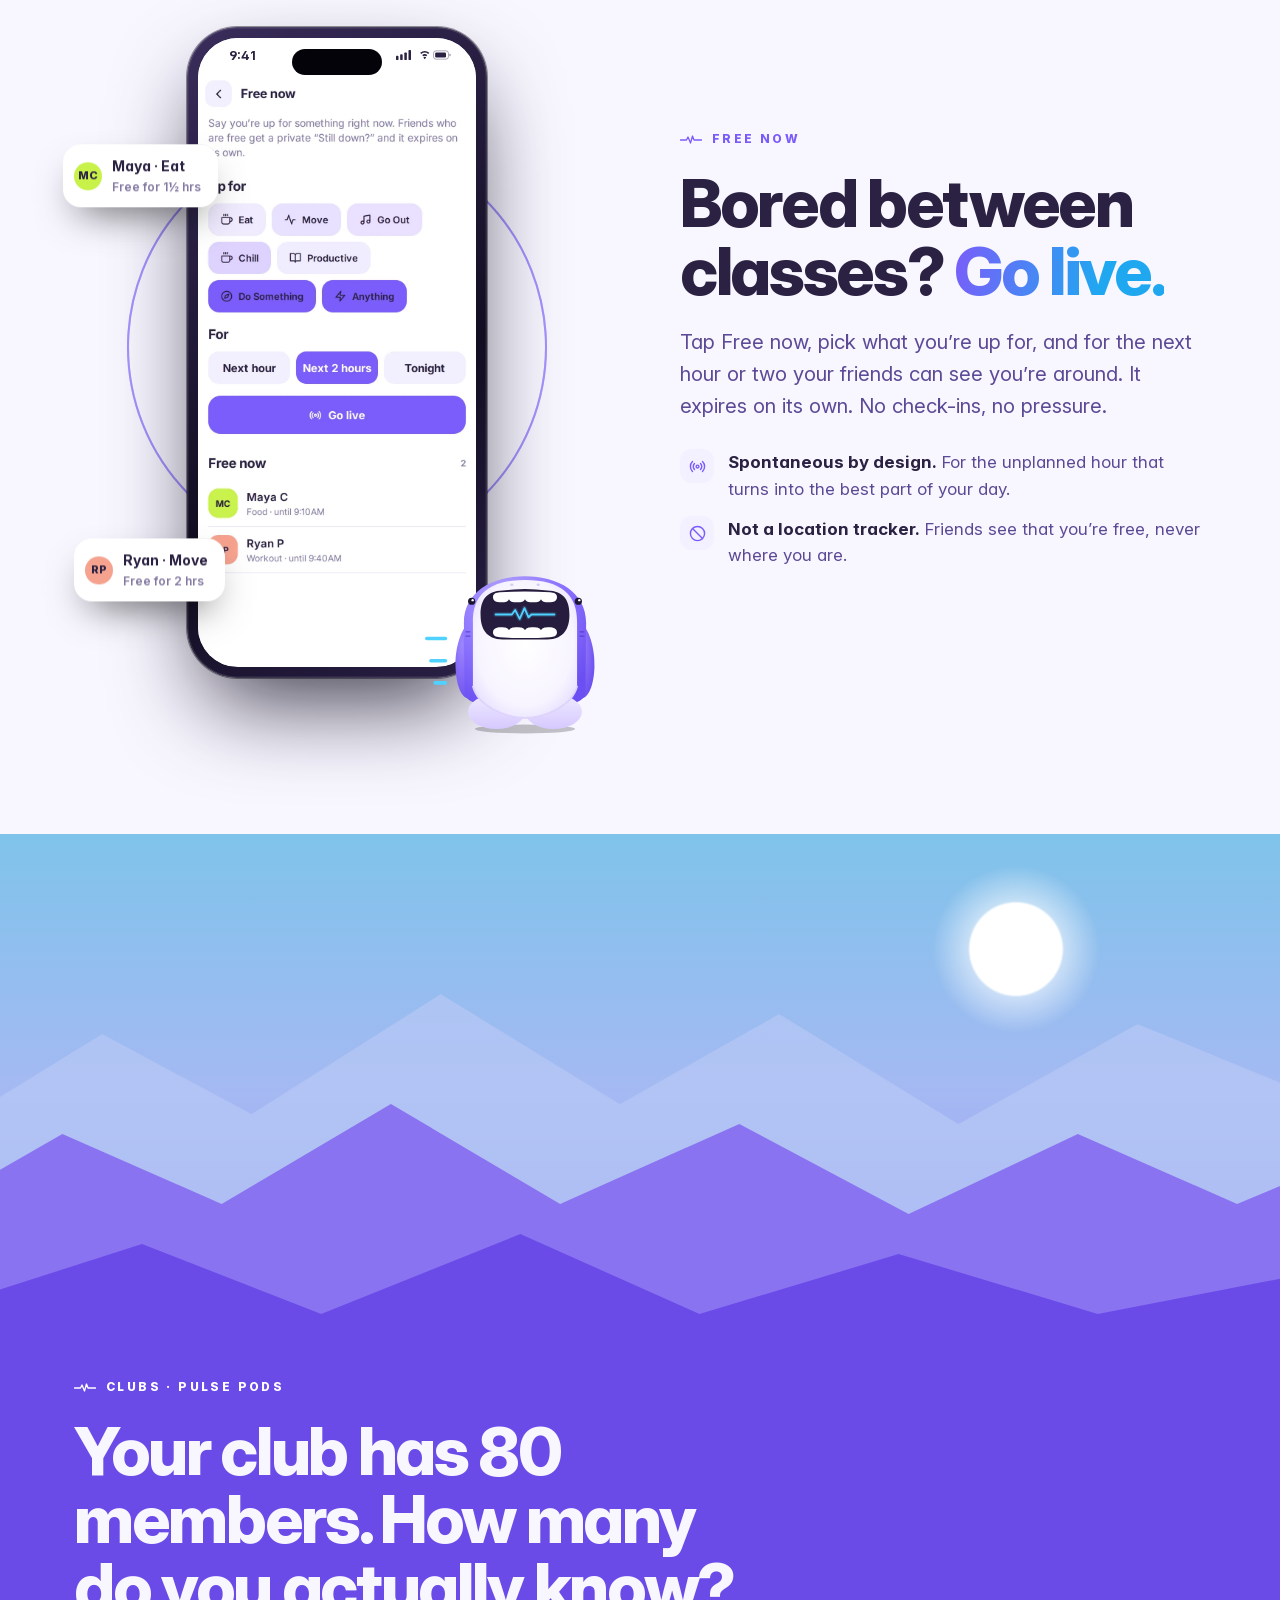
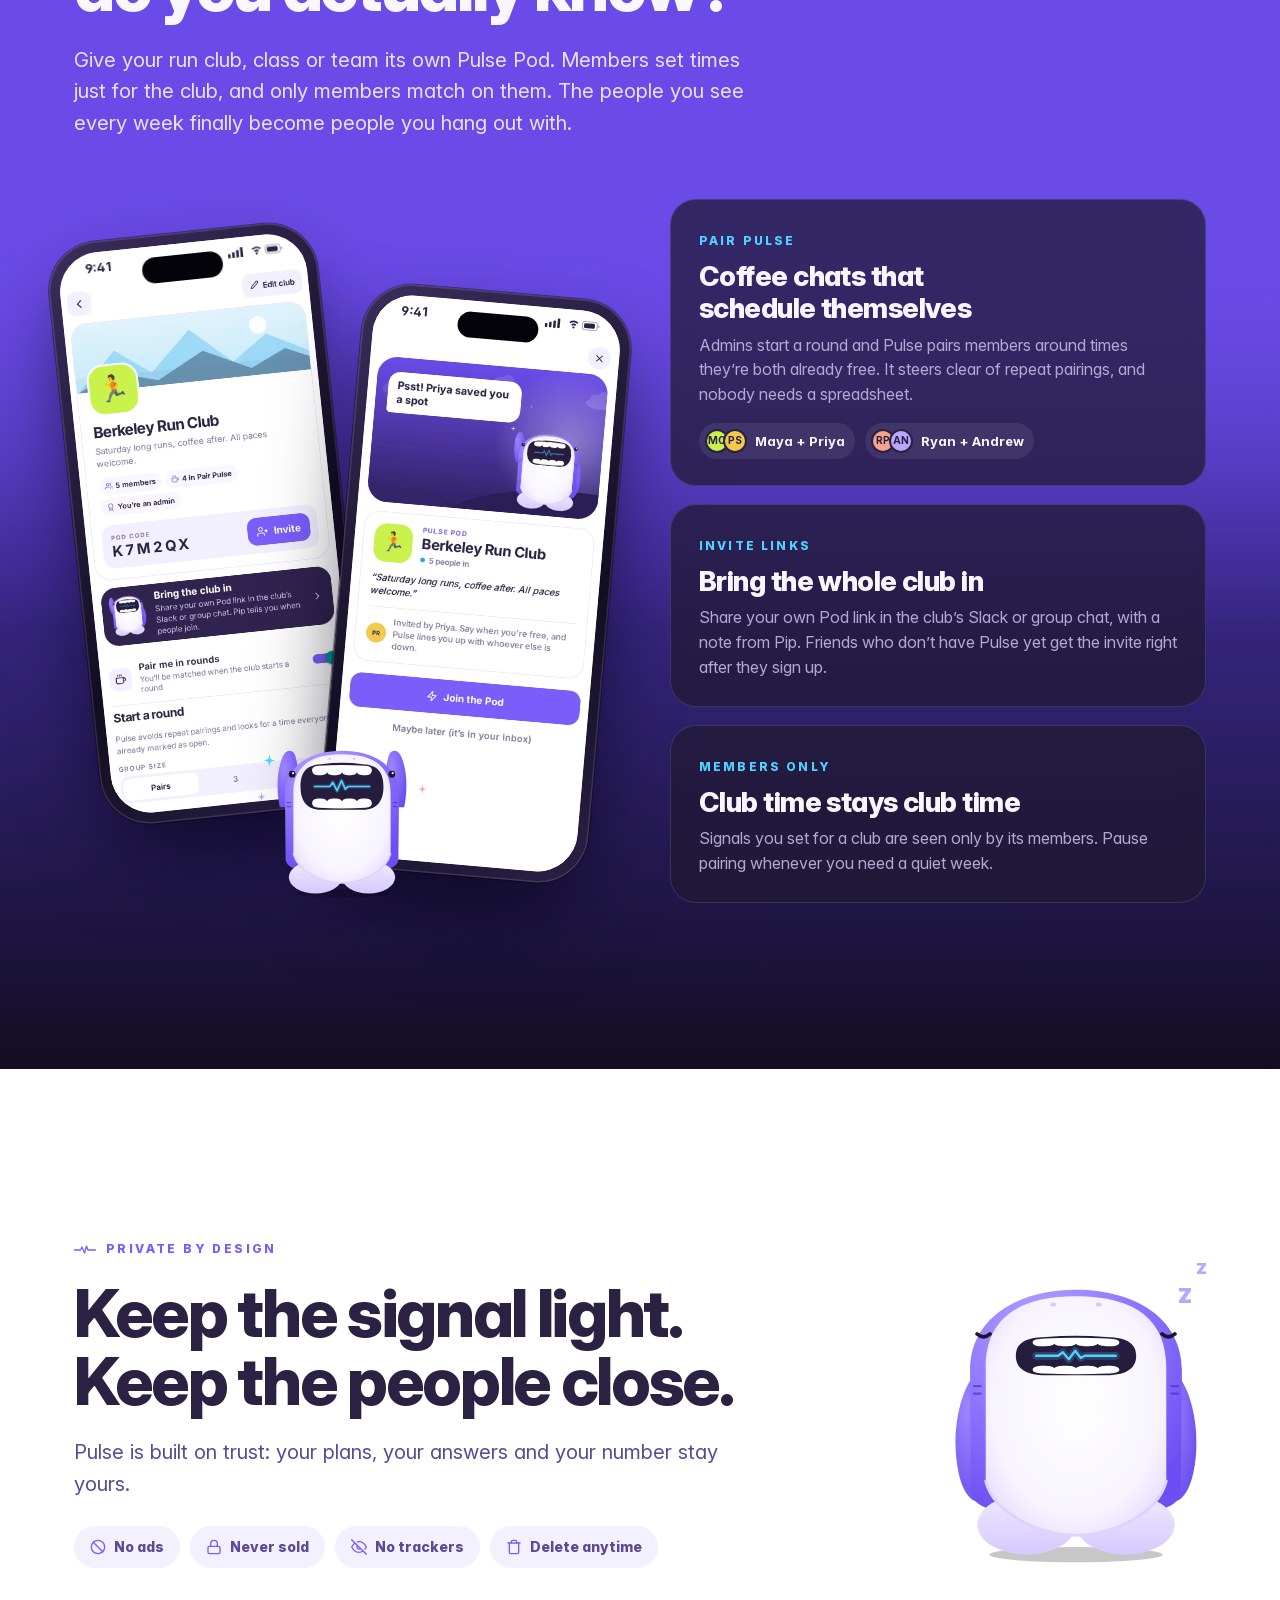
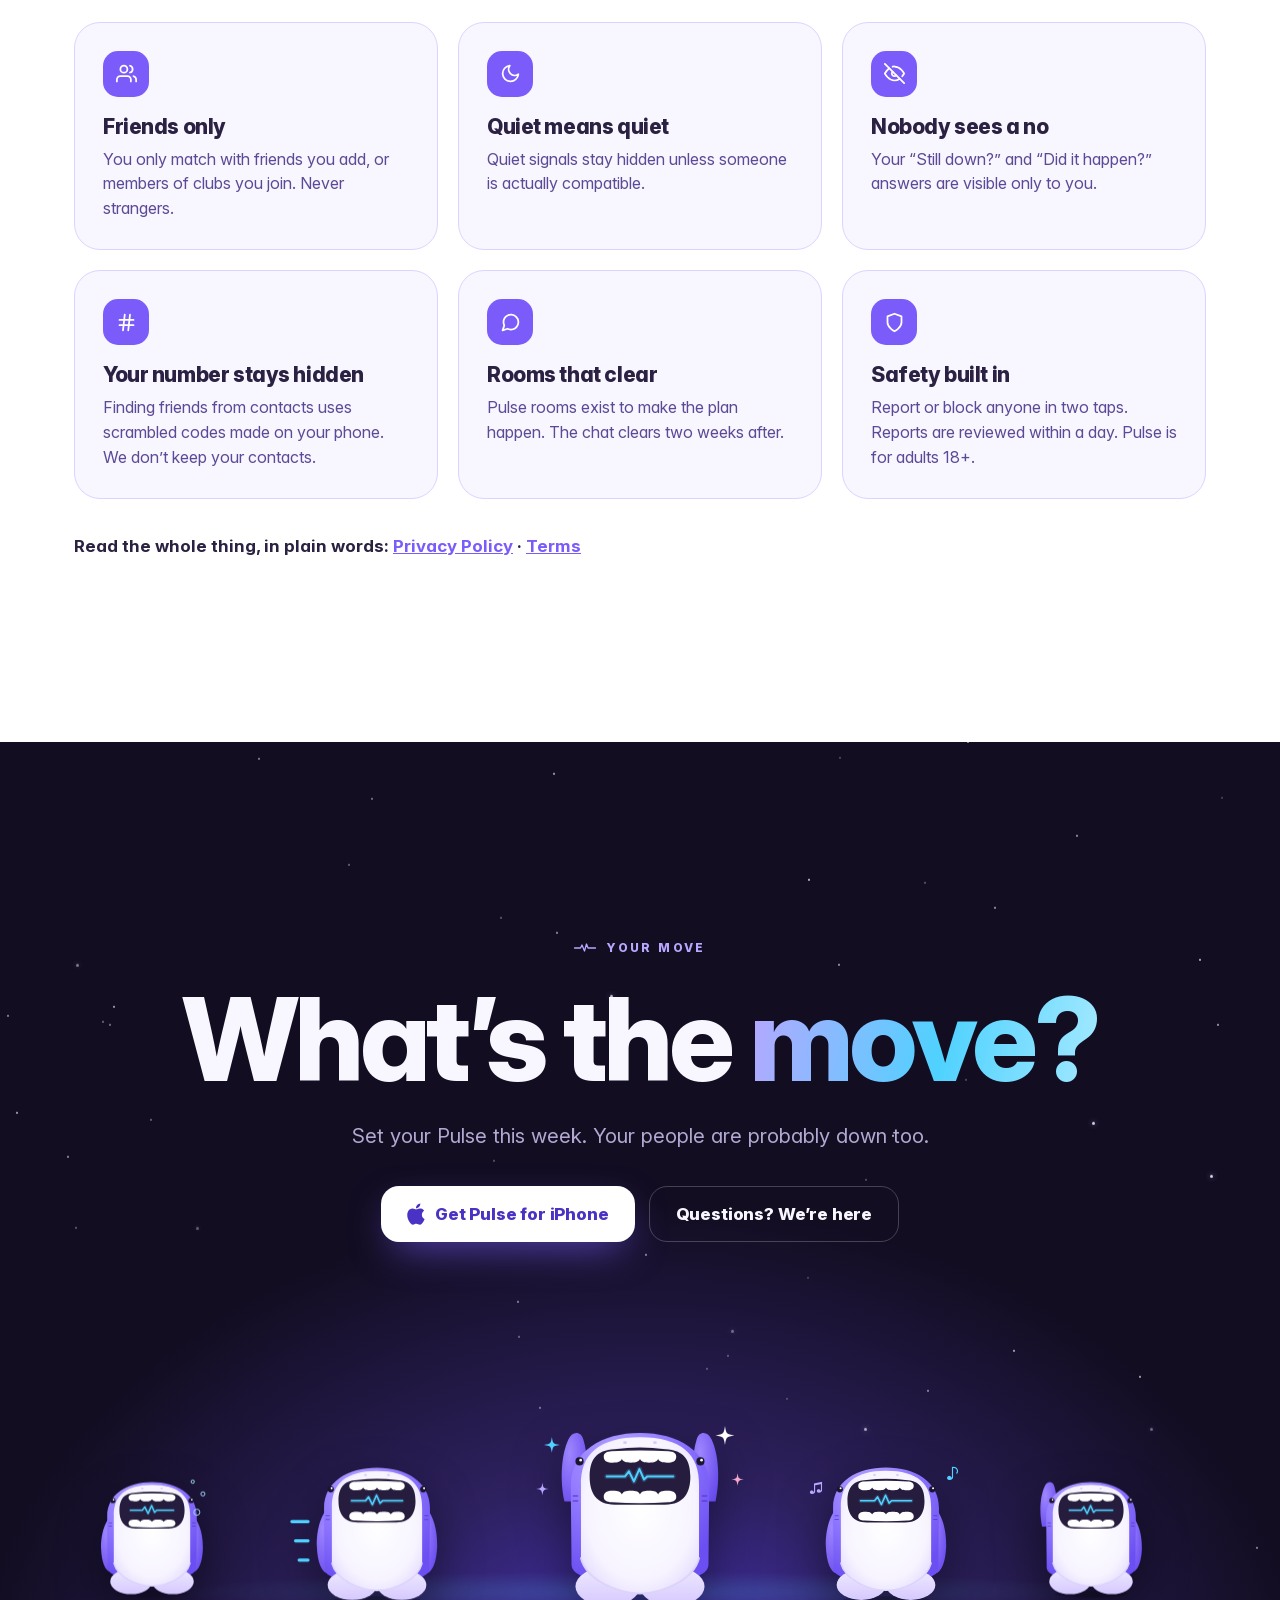
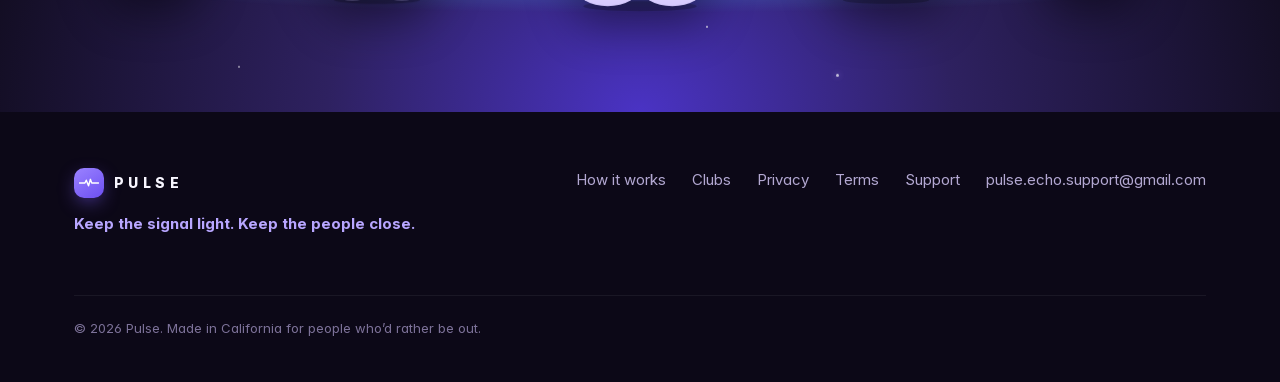
==== commit 295a839b: "Privacy: Google replaces Twilio in the service providers" ====
--- a/index.html
+++ b/index.html
@@ -17,7 +17,7 @@
 <link rel="icon" href="favicon.png">
 <link rel="apple-touch-icon" href="favicon.png">
 <link rel="preload" href="fonts/InterVariable.woff2" as="font" type="font/woff2" crossorigin>
-<link rel="stylesheet" href="site.css?v=muogpcwm">
+<link rel="stylesheet" href="site.css?v=muohyvvu">
 </head>
 <body>
 
@@ -821,6 +821,6 @@
   </div>
 </footer>
 
-<script src="site.js?v=muogpcwm" defer></script>
+<script src="site.js?v=muohyvvu" defer></script>
 </body>
 </html>
